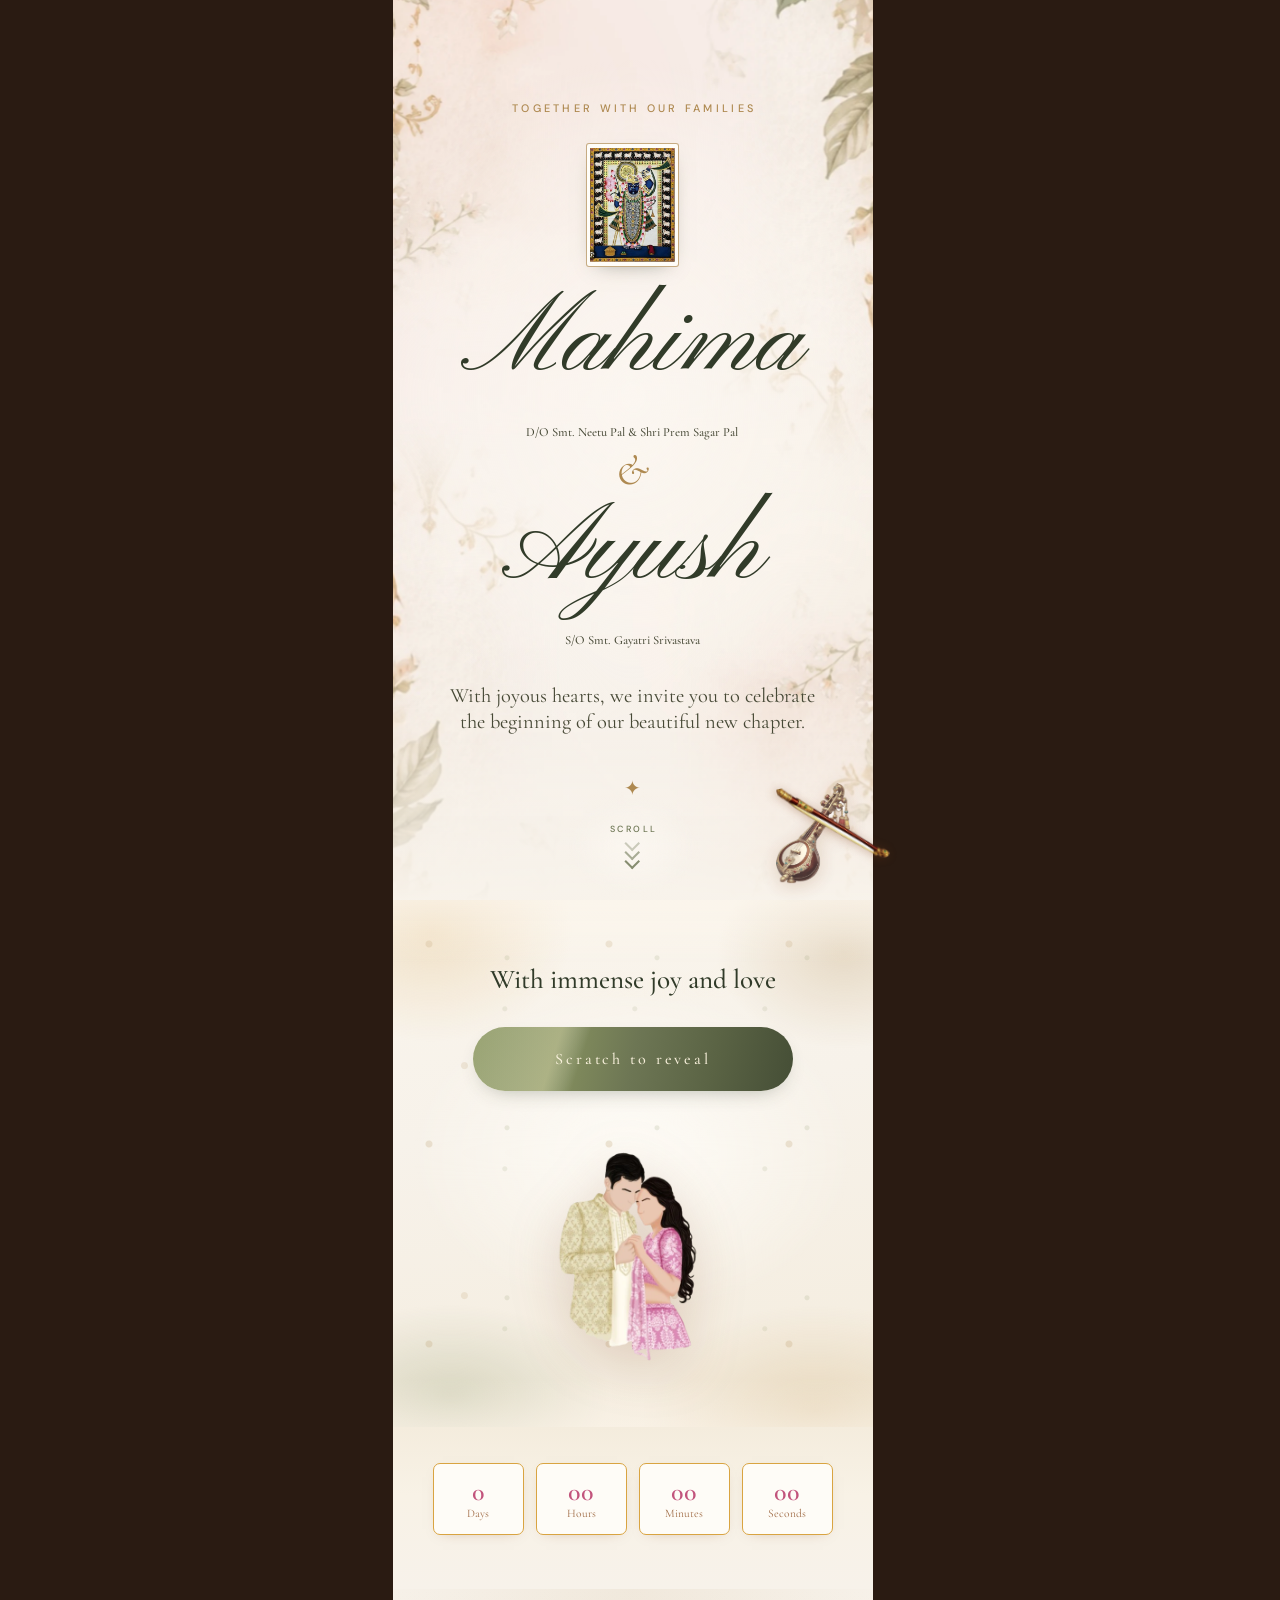
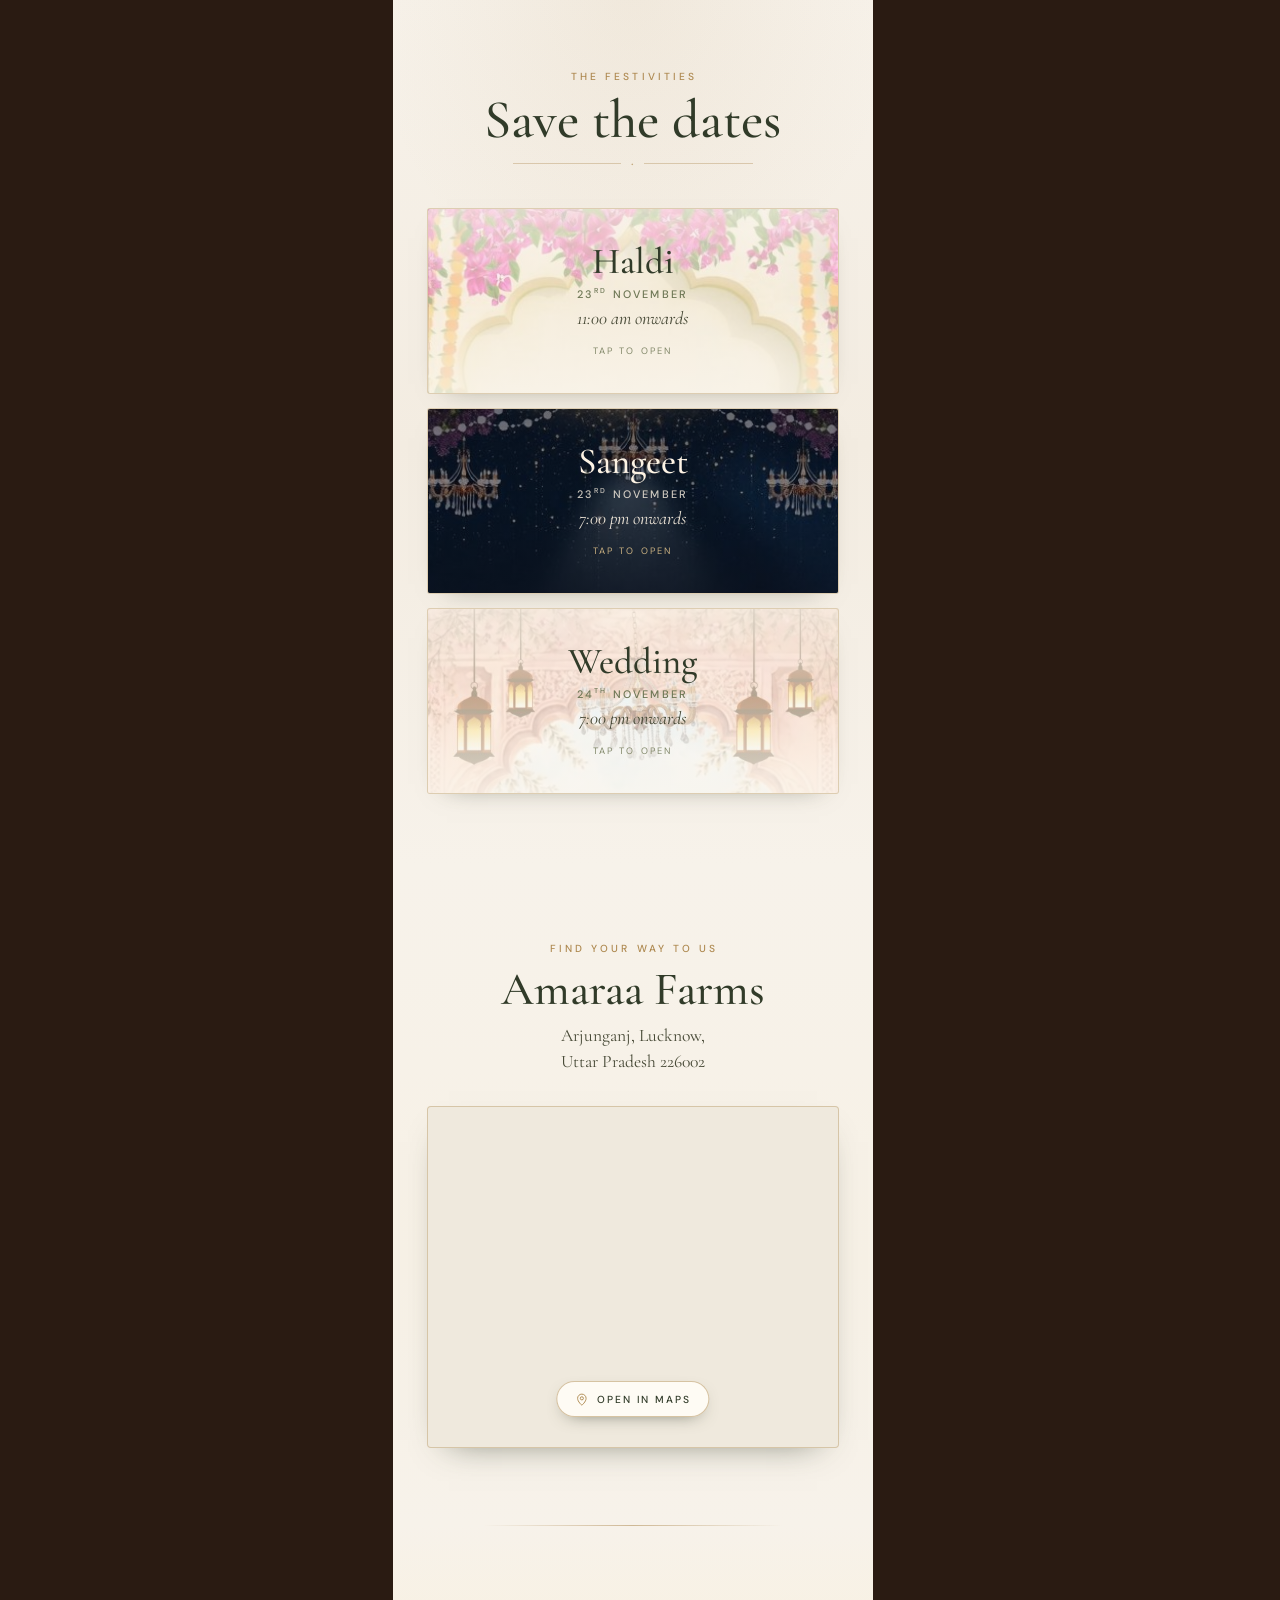
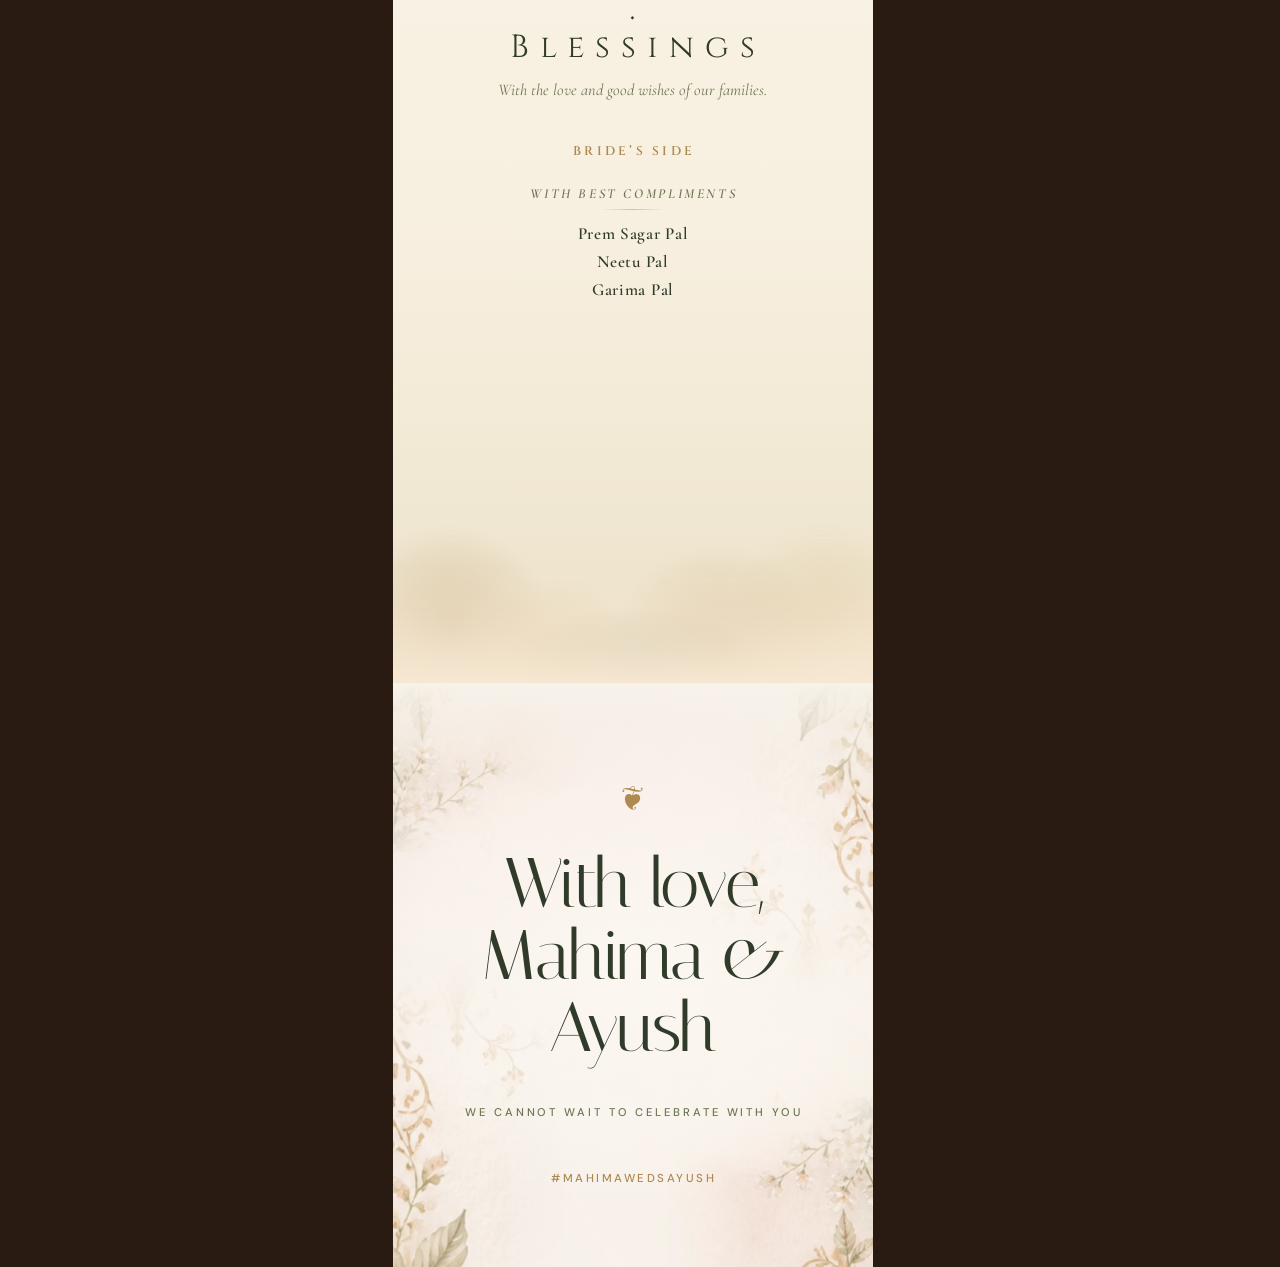
==== bride.html @ 6dede660 "One gate film on both cards assets/video/gate.mp4 replaces the Rumi Darwaza on the bride's card and " ====
<!DOCTYPE html>
<html lang="en" data-invite-side="bride">
<head>
  <meta charset="UTF-8" />
  <meta name="viewport" content="width=device-width, initial-scale=1.0, viewport-fit=cover, maximum-scale=1" />
  <meta name="color-scheme" content="only light" />
  <meta name="theme-color" content="#f6ead9" />
  <title>Mahima &amp; Ayush — Amaraa Farms, Lucknow</title>

  <meta name="description" content="With love, Mahima &amp; Ayush invite you to celebrate their wedding at Amaraa Farms, Lucknow." />

  <!-- Share card for WhatsApp, iMessage and the rest.
       og:url and og:image MUST be absolute — a relative path here is the
       usual reason a shared link comes through with no picture. Change the
       host below if the invitation ever moves off GitHub Pages. -->
  <meta property="og:type" content="website" />
  <meta property="og:site_name" content="Mahima &amp; Ayush" />
  <meta property="og:title" content="Mahima &amp; Ayush — Wedding Invitation" />
  <meta property="og:description" content="With love, Mahima &amp; Ayush invite you to celebrate their wedding at Amaraa Farms, Lucknow." />
  <meta property="og:url" content="https://manmeetsingh28603.github.io/WeddingCardWebsite2/" />
  <meta property="og:image" content="https://manmeetsingh28603.github.io/WeddingCardWebsite2/assets/og/og.jpg" />
  <meta property="og:image:type" content="image/jpeg" />
  <meta property="og:image:width" content="1200" />
  <meta property="og:image:height" content="630" />
  <meta property="og:image:alt" content="Mahima &amp; Ayush — Amaraa Farms, Lucknow" />
  <meta name="twitter:card" content="summary_large_image" />
  <meta name="twitter:title" content="Mahima &amp; Ayush — Wedding Invitation" />
  <meta name="twitter:description" content="Amaraa Farms, Lucknow · 23–24 November 2026" />
  <meta name="twitter:image" content="https://manmeetsingh28603.github.io/WeddingCardWebsite2/assets/og/og.jpg" />

  <link rel="icon" type="image/png" sizes="32x32" href="favicon.png" />
  <link rel="apple-touch-icon" href="apple-touch-icon.png" />

  <!-- Italiana = the couple's names · Cinzel = display caps ·
       Cormorant Garamond = body · DM Sans = eyebrows and small caps ·
       Pinyon Script = script accents -->
  <link rel="preconnect" href="https://fonts.googleapis.com" />
  <link rel="preconnect" href="https://fonts.gstatic.com" crossorigin />
  <link href="https://fonts.googleapis.com/css2?family=Cinzel:wght@400;500;600;700&family=Cormorant+Garamond:ital,wght@0,300;0,400;0,500;0,600;0,700;1,400;1,600&family=DM+Sans:wght@400;500&family=Italiana&family=Pinyon+Script&display=swap" rel="stylesheet" />

  <!-- The gate's first frame. It is the video's own poster, so it is what
       stands in until the film has enough buffered to play. -->
  <link rel="preload" as="image" href="assets/hero/gate_poster.jpg" fetchpriority="high" />
  <!-- The ground of the card the gate opens onto — wanted the moment the
       film ends, so it is fetched while the film is still playing. -->
  <link rel="preload" as="image" href="assets/hero/floral_frame.webp" />
  <link rel="stylesheet" href="style.css" />
</head>
<body>

<!-- ============================================================
     Ornament library. The original invitation used bespoke painted
     artwork for the arch, the cartouche and the rules; those files
     were not supplied, so the shapes are drawn here instead and
     tinted by CSS. Swap a <use> for an <img> if artwork arrives.
     ============================================================ -->
<svg width="0" height="0" aria-hidden="true" focusable="false" style="position:absolute">
  <defs>
<!-- cusped cartouche behind each countdown number -->
    <symbol id="orn-cartouche" viewBox="0 0 150 200">
      <path d="M75 4c6 8 14 12 24 13-6 7-6 14-1 20 14 2 26 8 33 18 8 11 11 24 11 42v56c0 18-3 31-11 42-7 10-19 16-33 18 5 6 5 13 1 20-10 1-18 5-24 13-6-8-14-12-24-13-4-7-4-14 1-20-14-2-26-8-33-18-8-11-11-24-11-42v-56c0-18 3-31 11-42 7-10 19-16 33-18-5-6-5-13-1-20 10-1 18-5 24-13z"
            fill="rgba(255,252,246,.82)" stroke="currentColor" stroke-width="2"/>
      <path d="M75 18c5 6 11 9 19 10-4 5-4 11 0 16 12 2 21 7 27 15 7 9 9 20 9 36v50c0 16-2 27-9 36-6 8-15 13-27 15 4 5 4 11 0 16-8 1-14 4-19 10-5-6-11-9-19-10-4-5-4-11 0-16-12-2-21-7-27-15-7-9-9-20-9-36v-50c0-16 2-27 9-36 6-8 15-13 27-15-4-5-4-11 0-16 8-1 14-4 19-10z"
            fill="none" stroke="currentColor" stroke-width=".9" opacity=".55"/>
    </symbol>

<!-- phone / whatsapp glyphs for RSVP -->
    <symbol id="ic-phone" viewBox="0 0 24 24">
      <path d="M6.6 10.8c1.4 2.8 3.8 5.1 6.6 6.6l2.2-2.2c.27-.27.67-.36 1.02-.24 1.12.37 2.32.57 3.58.57.55 0 1 .45 1 1V20c0 .55-.45 1-1 1C10.29 21 3 13.71 3 4.5c0-.55.45-1 1-1H7.5c.55 0 1 .45 1 1 0 1.26.2 2.46.57 3.57.12.36.03.76-.24 1.02L6.6 10.8z"
            fill="none" stroke="currentColor" stroke-width="1.5" stroke-linecap="round" stroke-linejoin="round"/>
    </symbol>
    <symbol id="ic-wa" viewBox="0 0 24 24">
      <path d="M21 11.5a8.38 8.38 0 0 1-.9 3.8 8.5 8.5 0 0 1-7.6 4.7 8.38 8.38 0 0 1-3.8-.9L3 21l1.9-5.7a8.38 8.38 0 0 1-.9-3.8 8.5 8.5 0 0 1 4.7-7.6 8.38 8.38 0 0 1 3.8-.9h.5a8.48 8.48 0 0 1 8 8v.5z"
            fill="none" stroke="currentColor" stroke-width="1.5" stroke-linecap="round" stroke-linejoin="round"/>
    </symbol>

    <!-- map pin, for the venue link -->
    <symbol id="ic-pin" viewBox="0 0 24 24">
      <path d="M12 21.2s6.8-5.7 6.8-11a6.8 6.8 0 1 0-13.6 0c0 5.3 6.8 11 6.8 11z"
            fill="none" stroke="currentColor" stroke-width="1.5" stroke-linejoin="round"/>
      <circle cx="12" cy="10.1" r="2.5" fill="none" stroke="currentColor" stroke-width="1.5"/>
    </symbol>
  </defs>
</svg>


<div id="device-frame">

  <!-- ============================================================
       Intro — tap-to-begin gate.
       assets/video/gate.mp4 is the gate, and BOTH cards open on it: it
       starts on the closed doors, pushes through the arch, and ends on
       the Amaraa Farms sign revealed beyond them — that last frame is the
       hand-off to the hero. The tap plays it through and starts the score
       under it.
       The film carries NO wording of its own, so the prompt below is the
       only thing telling a guest to tap — it is not decoration, do not
       drop it.
       720x1280 portrait, so data-shape drives the crop that loses the
       generator's sparkle; see .intro-film in the stylesheet.
       ============================================================ -->
  <div class="intro-screen is-active" id="introScreen" role="button" tabindex="0"
       aria-label="Tap to begin celebration">
    <div class="intro-paper" aria-hidden="true"></div>
    <video class="intro-film" id="introVideo"
           data-shape="portrait"
           src="assets/video/gate.mp4"
           poster="assets/hero/gate_poster.jpg"
           muted playsinline webkit-playsinline preload="auto"
           disablepictureinpicture aria-hidden="true"></video>
    <div class="intro-scrim" aria-hidden="true"></div>
    <div class="intro-prompt" id="introPrompt" aria-hidden="true">
      <span class="intro-prompt-rule"></span>
      <span class="intro-prompt-text" id="introPromptText">Tap to begin celebration</span>
      <span class="intro-prompt-rule"></span>
    </div>
  </div>
  <div class="ivory-dissolve" id="ivoryDissolve" aria-hidden="true"></div>


  <!-- ============================================================
       Hero — the invitation card itself.

       The floral ground is assets/hero/floral_frame.webp, re-composed
       from the supplied background.png: that original is landscape 2:1
       with its artwork only on the left 31% and right 19%, so cover-
       fitting it to a phone showed nothing but the empty middle. The
       two bands were cut out and rebuilt as a portrait frame — see the
       README before replacing it.
       ============================================================ -->
  <section class="hero-screen" id="hero" aria-label="Wedding invitation">
    <div class="hero-frame" aria-hidden="true"></div>
    <div class="hero-veil" aria-hidden="true"></div>

    <div class="hero-content">
      <p class="hero-eyebrow" data-hero-eyebrow>Together with our families</p>
      <span class="hero-mark" aria-hidden="true" data-hero-mark>&#2384;</span>

      <h1 class="hero-names">
        <span class="hero-person" data-person="bride"><span class="hero-name" data-bride-name>Mahima</span><span class="hero-lineage" data-bride-lineage></span></span>
        <span class="hero-amp" aria-hidden="true">&amp;</span>
        <span class="hero-person" data-person="groom"><span class="hero-name" data-groom-name>Ayush</span><span class="hero-lineage" data-groom-lineage></span></span>
      </h1>

      <p class="hero-invite" data-hero-invite></p>
      <p class="hero-dates" data-hero-dates></p>
      <span class="hero-sparkle" aria-hidden="true">&#10022;</span>
    </div>

    <div class="scroll-cue" aria-hidden="true">
      <span class="scroll-cue-label">Scroll</span>
      <span class="scroll-arrows"><i></i><i></i><i></i></span>
    </div>
  </section>


  <!-- ============================================================
       Scratch to reveal — a wide gilt bar rather than the oval it
       used to be. Grains fly off under the finger and a shower of
       blossom follows once ~45% is cleared.
       ============================================================ -->
  <section class="scratch-section" id="scratchSection" aria-label="Scratch to reveal the wedding dates">
    <canvas class="petal-canvas" id="petalCanvas" aria-hidden="true"></canvas>
    <canvas class="sand-canvas" id="sandCanvas" aria-hidden="true"></canvas>

    <div class="scratch-card">
      <p class="scratch-heading" data-scratch-heading>With immense joy and love</p>

      <div class="scratch-bar" id="scratchFrameWrap">
        <div class="scratch-reveal" id="scratchReveal" aria-live="polite">
          <p class="scratch-date-num" data-date-num>23 &ndash; 24</p>
          <p class="scratch-date-month" data-date-month>November 2026</p>
        </div>

        <canvas class="scratch-canvas" id="scratchCanvas"
                aria-label="Scratch here to reveal the wedding dates"></canvas>

        <!-- No HTML prompt over the bar: "Scratch to reveal" is painted
             into the foil itself by drawFoil(), so it wears away with the
             gilt instead of floating above it. The canvas carries the
             accessible name. -->
        <div class="scratch-glint" id="scratchGlint" aria-hidden="true"></div>
      </div>

      <img class="scratch-couple" src="assets/scratch/couple.webp" alt=""
           draggable="false" loading="lazy" decoding="async"
           onerror="this.style.display='none'" />

      <p class="scratch-hashtag" id="scratchHashtag" data-hashtag></p>
    </div>
  </section>


  <!-- ============================================================
       Countdown. A compact strip of four boxes rather than the
       full-height panel it used to be — it sits between the scratch
       card and the cards now, so it has to read as part of that flow
       and not as a screen of its own.
       ============================================================ -->
  <section class="countdown-section" id="countdown" aria-label="Countdown to the celebration">
    <div class="countdown-grid">
      <div class="cd-box countdown-reveal" style="--countdown-delay:80ms">
        <span class="cd-num" data-unit="days">0</span><span class="cd-label">Days</span>
      </div>
      <div class="cd-box countdown-reveal" style="--countdown-delay:170ms">
        <span class="cd-num" data-unit="hours">00</span><span class="cd-label">Hours</span>
      </div>
      <div class="cd-box countdown-reveal" style="--countdown-delay:260ms">
        <span class="cd-num" data-unit="minutes">00</span><span class="cd-label">Minutes</span>
      </div>
      <div class="cd-box countdown-reveal" style="--countdown-delay:350ms">
        <span class="cd-num" data-unit="seconds">00</span><span class="cd-label">Seconds</span>
      </div>
    </div>
  </section>


  <!-- ============================================================
       Save the dates — one card per function, built from
       CONFIG.events. Tapping a card expands it in place into a full
       invitation; see initEventCards() for the FLIP.
       ============================================================ -->
  <section class="schedule" id="events" aria-label="Wedding events">
    <p class="sch-kicker">The festivities</p>
    <h2 class="sch-title">Save the dates</h2>
    <div class="sch-rule" aria-hidden="true">
      <span class="sch-rule-line"></span><span class="sch-rule-diamond">&#9670;</span><span class="sch-rule-line"></span>
    </div>
    <div class="events-grid" id="eventsGrid"></div>
  </section>


  <!-- ============================================================
       Where the celebration is. The embed is Google's keyless
       ?output=embed form, so nothing here needs an API key.
       ============================================================ -->
  <section class="venue" id="venue" aria-label="Venue and directions">
    <div class="venue-inner">
      <p class="venue-kicker" data-venue-kicker>Find your way to us</p>
      <h2 class="venue-name" data-venue-name>Amaraa Farms</h2>
      <p class="venue-address" data-venue-address></p>

      <div class="venue-map">
        <iframe class="venue-map-frame" id="venueMapFrame"
                title="Map showing Amaraa Farms, Lucknow"
                loading="lazy" referrerpolicy="no-referrer-when-downgrade"
                allowfullscreen></iframe>
        <a class="venue-open" id="venueOpen" target="_blank" rel="noopener noreferrer">
          <svg aria-hidden="true"><use href="#ic-pin"/></svg>
          <span>Open in Maps</span>
        </a>
      </div>
    </div>
  </section>


  <!-- ============================================================
       Blessings — one page per side, built from CONFIG.blessings.
       ============================================================ -->
  <section class="blessings" id="blessings" aria-label="Blessings"></section>


  <!-- ============================================================
       RSVP — call / WhatsApp from CONFIG.rsvp. With no numbers on
       file the section takes itself off the page.
       ============================================================ -->
  <section class="rsvp" id="rsvp" aria-label="RSVP">
    <div class="rsvp-inner">
      <div class="rsvp-rule" aria-hidden="true">
        <span class="rsvp-rule-line"></span><span class="rsvp-rule-diamond">&#9670;</span><span class="rsvp-rule-line"></span>
      </div>
      <h2 class="rsvp-heading">RSVP</h2>
      <div class="rsvp-sub-rule" aria-hidden="true"></div>
      <p class="rsvp-note">We are only a call away &mdash; for timings, travel, or anything at all.</p>
      <div id="rsvpLists"></div>

      <!-- A plain anchor, with the real URL in the markup: the venue has to
           be findable even if script.js never runs. -->
      <!-- The map button that used to sit here is gone. The Venue section
           above carries the address and the embed now, and two ways to
           open the same place a screen apart is one too many. -->


    </div>
  </section>




  <!-- ============================================================
       Footer. It used to live inside the countdown; the countdown
       moved up under the scratch card and this stayed, because the
       page still has to END here. It carries its own colour tokens
       for that reason — they used to come from .countdown-section.
       ============================================================ -->
  <footer class="wedding-footer" aria-label="Wedding footer">
    <div class="footer-inner">
      <span class="footer-flourish countdown-reveal" aria-hidden="true" style="--countdown-delay:80ms">&#10086;</span>
      <h2 class="footer-names countdown-reveal" style="--countdown-delay:220ms">
        With love,<br /><span data-couple-names>Mahima &amp; Ayush</span>
      </h2>
      <p class="footer-line countdown-reveal" style="--countdown-delay:430ms">We cannot wait to celebrate with you</p>
      <p class="footer-hashtag countdown-reveal" data-hashtag style="--countdown-delay:580ms"></p>
    </div>
  </footer>

</div><!-- /#device-frame -->


<!-- Background score. Drop an mp3 at assets/music/ishq-hai.mp3 to enable it;
     with no file the control hides itself and nothing else changes. -->
<audio id="bgMusic" src="assets/music/ishq-hai.mp3" preload="auto" aria-hidden="true"></audio>
<button id="musicBtn" class="music-btn" type="button" aria-label="Play music" title="Toggle music" hidden>
  <img class="mb-kamaicha" src="assets/music/kamaicha.png" alt="" aria-hidden="true" draggable="false" />
  <img class="mb-bow" src="assets/music/bow.png" alt="" aria-hidden="true" draggable="false" />
</button>

<script src="script.js"></script>
</body>
</html>
---- style.css ----
/* ============================================================
   Wedding invitation — Amaraa Farms, Lucknow
   Intro gate · Hero card · Scratch-to-reveal · Save the dates ·
   Venue · Blessings · RSVP · Countdown · Music

   Palette taken from the crest artwork: pale rose sky, Amer
   sandstone, bougainvillea pink, peacock teal, terracotta ink.

   Where the original invitation used painted artwork that was not
   supplied (section grounds, boughs, the garden floor), the ground
   is painted here in layered gradients instead. Every one of those
   is marked "painted ground" — drop a real image in and delete the
   gradient when artwork arrives.
   ============================================================ */

:root {
  --sky:        #f4ecf4;
  --ivory:      #fdf6ec;
  --ivory-warm: #f8ecd9;
  --sand:       #e3c79a;
  --sand-deep:  #c9a469;
  --gold:       #c08a3e;
  --gold-soft:  #dcb473;
  --gold-deep:  #a06a1f;
  --terra:      #9c4a1c;
  --terra-deep: #7c380f;
  --bougain:    #e07a9e;
  --bougain-dp: #c2547c;
  --peacock:    #1f6f6b;
  --crimson:    #a4213c;
  --ink:        #4a3524;
  --ink-soft:   #86664a;

  --font-display: "Cormorant Garamond", Georgia, "Times New Roman", serif;
  --font-caps:    "Cinzel", "Cormorant Garamond", Georgia, serif;
  --font-script:  "Pinyon Script", "Brush Script MT", cursive;
  /* The couple's names and the opened cards' titles. Italiana is the face
     the reference invitation sets its names in — high contrast, very light
     weight, so it wants size and negative tracking to read as intended. */
  --font-name:    "Italiana", "Cormorant Garamond", Georgia, serif;
  --font-sans:    "DM Sans", system-ui, -apple-system, "Segoe UI", sans-serif;

  /* The invitation-card palette, taken from the reference: deep olive ink
     on warm paper, with gold for every rule and eyebrow. Kept separate
     from the watercolour tokens above, which still dress the intro gate,
     blessings, RSVP and countdown. */
  --card-ground:  #f7f2ea;
  --deep-ink:     #313b29;
  --ink-2:        #474936;
  --olive-ink:    #6d7654;
  --gold-ink:     #ae8950;
}

* { box-sizing: border-box; -webkit-tap-highlight-color: transparent; }

/* Hold the scrollbar's gutter open. The intro locks scrolling and releases it
   as the veil lifts; without this that release shunts the layout sideways at
   exactly the moment the scene arrives.
   On html ONLY. Set on body as well, the gutter is reserved twice: the column
   then centres inside a box ~15px narrower than the one the fixed overlays
   (.intro-screen, .ivory-dissolve) resolve their 50% against, and the veil
   sits half a gutter to the right of the invitation it is meant to cover. */
html { scrollbar-gutter: stable; }

html, body {
  margin: 0;
  padding: 0;
  width: 100%;
  background: var(--ivory);
  color: var(--ink);
  font-family: var(--font-display);
  overscroll-behavior-x: none;
  -webkit-font-smoothing: antialiased;
  -moz-osx-font-smoothing: grayscale;
}

/* The painted panels. Each is a still cut from the supplied footage with the
   bottom strip already removed in the pixels — that strip carried the source
   site's floating control and a screen-recorder watermark. Cropping it here
   in CSS instead would have to be sized for the worst viewport ratio, and at
   that depth it takes the fountain and the flowers with it, so the cut was
   made once in the file.
   Anchored to the bottom: that is where each painting's subject sits. */
.plate {
  position: absolute;
  inset: 0;
  z-index: 0;
  width: 100%;
  height: 100%;
  object-fit: cover;
  object-position: center bottom;
  pointer-events: none;
  user-select: none;
  -webkit-user-drag: none;
  background: var(--sky);
}


/* ============================================================
   INTRO  (tap-to-begin gate)
   ============================================================ */
.intro-screen {
  position: fixed;
  inset: 0;
  z-index: 50;
  display: flex;
  align-items: center;
  justify-content: center;
  background: #efe3d0;
  cursor: pointer;
  opacity: 1;
  /* The film is sized to overflow this box on purpose — that is how a
     landscape frame covers a portrait screen. On a phone the viewport
     clips the spill; on desktop the gate is re-centred onto the 480px
     column (see the min-width: 600px block) which is NARROWER than the
     window, so without this the film runs out across the whole page
     while the scrim and prompt stay in the column. */
  overflow: hidden;
  transition: opacity 1400ms ease, filter 1400ms ease, transform 1800ms ease;
}
/* painted ground — laid paper the card opens on */
.intro-paper {
  position: absolute;
  inset: 0;
  background:
    radial-gradient(ellipse 70% 50% at 50% 38%, rgba(255,253,248,.95), transparent 70%),
    radial-gradient(circle at 18% 16%, rgba(224,122,158,.10), transparent 42%),
    radial-gradient(circle at 84% 78%, rgba(192,138,62,.12), transparent 46%),
    linear-gradient(170deg, #fbf1e2 0%, #f4e5d0 52%, #efdcc2 100%);
}
.intro-paper::after {
  content: "";
  position: absolute;
  inset: 0;
  opacity: .5;
  background: repeating-linear-gradient(92deg, rgba(150,120,80,.035) 0 1px, transparent 1px 6px);
}
/* A gate film IS the gate — shown FULL-BLEED, so it opens across the whole
   screen rather than inside a letterbox. Both sides run one now.

   Both films carry their generator's watermark, and both are cut off with
   clip-path, whose percentages resolve against the ELEMENT's own box — so
   the crop is exact at every viewport, PROVIDED the element is laid out at
   the film's own aspect ratio. Get that ratio wrong and the box stops
   describing the picture: the frame letterboxes itself and the gate shows
   bands down the sides. That is exactly what a portrait 336/896 box did to
   this landscape film.

   Bride — assets/video/opening.mp4, 1280x720 landscape, arch dead centre.
   Its sparkle mark sits at x 1137-1182, y 577-622 of the source: 11.17% in
   from the right edge. 12% clears it, and is taken off BOTH sides even
   though the mark is only on one — the arch is centred, and shaving a
   single edge would swing it off axis.
     visible width  = W * (1 - 2*0.12) = W * 0.76  ->  W >= 100% / 0.76 = 131.58%
     element height = W * 720/1280                 ->  W >= 100svh * 1.7778 */
.intro-film {
  --crop: 12%;
  position: absolute;
  left: 50%;
  top: 50%;
  z-index: 2;
  width: max(133%, calc(100svh * 1.79));
  aspect-ratio: 1280 / 720;
  transform: translate(-50%, -50%);
  clip-path: inset(0 var(--crop));
  object-fit: cover;
  pointer-events: none;
  user-select: none;
  -webkit-user-drag: none;
}

/* The gate film — assets/video/gate.mp4, 720x1280 portrait, on both cards.
   Its generator's sparkle sits in the bottom-right corner, so here the cheap
   cut is off the BOTTOM rather than off both sides: 15% clears the mark on
   the first frame and on the last, checked against both. Only one edge is
   cut, so the element is pushed DOWN by half the cut to re-centre what
   survives it.
     visible height = H * (1 - 0.15) = H * 0.85  ->  H >= 100svh / 0.85 = 117.65svh
     element width  = H * 720/1280               ->  W >= 66.18svh, and >= 100% */
.intro-film[data-shape="portrait"] {
  --crop: 15%;
  width: max(101%, calc(100svh * 0.669));
  aspect-ratio: 720 / 1280;
  transform: translate(-50%, calc(-50% + var(--crop) / 2));
  clip-path: inset(0 0 var(--crop) 0);
}

/* Warm dusk stone behind the prompt — cream text alone was washing out
   against the lit sandstone. Sits over the film, under the wording. */
.intro-scrim {
  position: absolute;
  inset: 0;
  z-index: 3;
  pointer-events: none;
  display: none;
}

/* The film says nothing on its own, so this is the whole instruction. */
.intro-prompt {
  position: absolute;
  left: 50%;
  bottom: max(7vh, calc(env(safe-area-inset-bottom, 0px) + 42px));
  z-index: 4;
  display: flex;
  align-items: center;
  gap: .8rem;
  width: min(86%, 400px);
  transform: translateX(-50%);
  pointer-events: none;
}
.intro-prompt-rule {
  flex: 1;
  height: 1px;
  background: linear-gradient(to right, transparent, rgba(253,246,236,.65), transparent);
}
.intro-prompt-text {
  flex-shrink: 0;
  font-family: var(--font-caps);
  font-size: clamp(.68rem, 2.9vw, .8rem);
  font-weight: 500;
  letter-spacing: .24em;
  text-indent: .24em;
  text-transform: uppercase;
  color: #fdf6ec;
  text-shadow: 0 1px 12px rgba(38,20,8,.85), 0 0 3px rgba(38,20,8,.6);
  animation: introPromptBreathe 2600ms ease-in-out 1500ms infinite;
}
@keyframes introPromptIn {
  from { opacity: 0; transform: translateX(-50%) translateY(14px); }
  to   { opacity: 1; transform: translateX(-50%) translateY(0); }
}
@keyframes introPromptBreathe {
  0%, 100% { opacity: 1; }
  50%      { opacity: .58; }
}
/* Once the film is running the wording changes to the skip hint and steps
   back, so it stops competing with the gate for attention. */
.intro-prompt.is-playing { animation: none; opacity: 1; }
.intro-prompt.is-playing .intro-prompt-text {
  animation: none;
  opacity: .62;
  font-size: clamp(.6rem, 2.5vw, .7rem);
  transition: opacity .5s ease;
}
.intro-prompt.is-gone { opacity: 0; transition: opacity .45s ease; }
video.intro-film::-webkit-media-controls,
video.intro-film::-webkit-media-controls-enclosure { display: none !important; }
.intro-screen.is-fading {
  opacity: 0;
  filter: blur(16px);
  transform: scale(1.035);
  pointer-events: none;
}



/* Ivory cross-dissolve between the card and the scene. */
.ivory-dissolve {
  position: fixed;
  inset: 0;
  z-index: 49;
  pointer-events: none;
  opacity: 0;
  background: radial-gradient(circle at 50% 44%, #fffdf8 0%, #fdf6ec 36%, #f6e7d2 66%, #efdcc2 100%);
}
.ivory-dissolve::after {
  content: "";
  position: absolute;
  inset: 0;
  background: radial-gradient(circle at 50% 42%, rgba(192,138,62,.20), transparent 58%);
  mix-blend-mode: screen;
}
.ivory-dissolve.is-active { animation: ivoryDissolve 2400ms cubic-bezier(.4,0,.2,1) forwards; }
@keyframes ivoryDissolve {
  0%   { opacity: 0; transform: scale(1.05); filter: blur(8px); }
  30%  { opacity: 1; transform: scale(1);    filter: blur(0); }
  60%  { opacity: 1; transform: scale(1);    filter: blur(0); }
  100% { opacity: 0; transform: scale(1.07); filter: blur(5px); }
}
/* Held veil, used while the crest is in flight. A STATIC opacity, not a
   keyframe: the hand-off is the heaviest moment on the page, and a keyframe
   started here can miss its own fade-in and leave the veil transparent while
   the card fades off it. A static value cannot be skipped. */
.ivory-dissolve.is-active.is-hold { animation: none; opacity: 1; }
.ivory-dissolve.is-active.is-hold.is-lifting {
  opacity: 0;
  transform: scale(1.05);
  filter: blur(4px);
  transition: opacity 1100ms ease, transform 1300ms ease, filter 1100ms ease;
}


/* ============================================================
   HERO — the invitation card

   Palette and type follow the reference invitation: deep olive ink,
   gold rules, names in Italiana. The ground is the re-composed floral
   frame (see README) and is shown light and untreated — the reference
   only looks dark in a phone screenshot; its own hero is #f5eee3 with
   #313b29 ink.
   ============================================================ */
.hero-screen {
  position: relative;
  z-index: 1;
  min-height: 100svh;
  display: grid;
  place-items: center;
  padding: clamp(40px, 7vh, 76px) clamp(22px, 7vw, 40px);
  overflow: hidden;
  isolation: isolate;
  background: var(--card-ground);
  text-align: center;
}
/* Sits a little outside the box so the parallax drift never exposes an
   edge as the hero scrolls away. */
.hero-frame {
  position: absolute;
  inset: -4% -2%;
  z-index: -2;
  background: url("assets/hero/floral_frame.webp") center / cover no-repeat;
  transform: translateY(calc(var(--hero-drift, 0px) * -0.08));
  will-change: transform;
}
/* Lifts the middle just enough to hold text without washing the florals
   out at the edges, and closes the seam into the section below. */
.hero-veil {
  position: absolute;
  inset: 0;
  z-index: -1;
  background:
    radial-gradient(ellipse 74% 48% at 50% 44%,
      rgba(252,248,242,.82) 0%, rgba(252,248,242,.42) 55%, rgba(252,248,242,0) 78%),
    linear-gradient(to bottom, transparent 72%, var(--card-ground) 100%);
}

.hero-content {
  position: relative;
  z-index: 2;
  max-width: 560px;
  animation: heroRise 1500ms cubic-bezier(.16,1,.3,1) both;
}
@keyframes heroRise {
  from { opacity: 0; transform: translateY(16px); }
  to   { opacity: 1; transform: none; }
}

.hero-eyebrow {
  margin: 0 0 clamp(18px, 3.4vh, 28px);
  color: var(--gold-ink);
  font-family: var(--font-sans);
  font-size: clamp(.58rem, 2.5vw, .68rem);
  font-weight: 500;
  letter-spacing: .3em;
  text-indent: .3em;
  text-transform: uppercase;
}

/* The bride's mark is a painting rather than a glyph, so the ring opens
   out into a framed portrait panel — see .hero-mark--art below. */
.hero-mark {
  display: grid;
  place-items: center;
  width: 54px; height: 54px;
  margin: 0 auto clamp(16px, 3vh, 22px);
  border: 1px solid rgba(174,137,80,.55);
  border-radius: 50%;
  color: var(--gold-ink);
  font-family: var(--font-name);
  font-size: 30px;
  line-height: 1;
}
.hero-mark--art {
  width: auto;
  height: clamp(96px, 17vw, 124px);
  aspect-ratio: 921 / 1232;
  padding: 3px;
  border-radius: 3px;
  border-color: rgba(174,137,80,.7);
  background: #fffdf8;
  box-shadow: 0 7px 20px -12px rgba(49,59,41,.55);
  overflow: hidden;
}
.hero-mark--art img {
  display: block;
  width: 100%;
  height: 100%;
  object-fit: contain;
  border-radius: 2px;
}

/* Pinyon Script rather than Italiana: cursive, but a formal copperplate
   that still reads at a glance — and it is already loaded for the script
   accents, so it costs no extra font request.
   line-height was .82, which is where a descender collided with the lineage
   under it: a joined script hangs long descenders well below the
   baseline, and a line box shorter than the glyphs has nowhere to put
   them. 1.02 plus the padding below clears the tail of the g.
   Negative tracking is gone too — it pulls the joins apart on a script
   and the letters stop connecting. */
.hero-names {
  margin: 0;
  color: var(--deep-ink);
  font-family: var(--font-script);
  font-weight: 400;
  font-size: clamp(3.6rem, 14.5vw, 6.8rem);
  line-height: 1.02;
  letter-spacing: 0;
}
.hero-name {
  display: block;
  padding-bottom: .1em;   /* the descender's own room, above the lineage */
}
.hero-person { display: block; }
.hero-lineage {
  display: block;
  max-width: 24em;
  /* em here is the LINEAGE size, which is tiny — .6em of it was barely a
     gap under a 6.8rem name. Set in rem so it stays a real gap. */
  margin: .85rem auto 0;
  color: var(--ink-2);
  font-family: var(--font-display);
  font-size: clamp(.62rem, 2.45vw, .78rem);
  font-weight: 500;
  letter-spacing: 0;
  line-height: 1.32;
}
.hero-amp {
  display: block;
  margin: .16em 0 .1em;
  color: var(--gold-ink);
  font-family: var(--font-display);
  font-size: .4em;
  font-style: italic;
  letter-spacing: 0;
}

.hero-invite {
  margin: clamp(22px, 4vh, 34px) auto 0;
  max-width: 19em;
  color: var(--ink-2);
  font-family: var(--font-display);
  font-size: clamp(1.02rem, 4.2vw, 1.28rem);
  line-height: 1.28;
}

/* Gold rules either side, the way the reference sets its date line. */
.hero-dates {
  display: inline-flex;
  align-items: center;
  gap: 13px;
  margin: clamp(24px, 4.2vh, 36px) 0 0;
  color: var(--deep-ink);
  font-family: var(--font-sans);
  font-size: clamp(.6rem, 2.6vw, .7rem);
  font-weight: 500;
  letter-spacing: .17em;
  text-transform: uppercase;
}
.hero-dates::before,
.hero-dates::after {
  content: "";
  width: clamp(20px, 7vw, 34px);
  height: 1px;
  background: var(--gold-ink);
}

.hero-sparkle {
  display: block;
  margin-top: clamp(26px, 5vh, 44px);
  color: var(--gold-ink);
  font-size: 20px;
  line-height: 1;
}

.scroll-cue {
  position: absolute;
  left: 50%;
  bottom: max(3.4dvh, 20px);
  z-index: 3;
  display: grid;
  justify-items: center;
  gap: 8px;
  opacity: 0;
  transform: translateX(-50%) translateY(8px);
  transition: opacity 900ms ease 1900ms, transform 900ms ease 1900ms;
  pointer-events: none;
}
.scroll-cue::before {
  content: "";
  position: absolute;
  z-index: -1;
  inset: -16px -30px;
  background: radial-gradient(ellipse at center,
    rgba(252,248,242,.8) 0%, rgba(252,248,242,.4) 48%, rgba(252,248,242,0) 78%);
  filter: blur(9px);
}
.hero-screen.is-animated .scroll-cue { opacity: 1; transform: translateX(-50%); }
.scroll-cue-label {
  color: var(--olive-ink);
  font-family: var(--font-sans);
  font-size: .56rem;
  font-weight: 500;
  letter-spacing: .28em;
  text-indent: .28em;
  text-transform: uppercase;
}
.scroll-arrows { display: grid; justify-items: center; height: 26px; }
.scroll-arrows i {
  display: block;
  width: 11px; height: 11px;
  margin-top: -5px;
  border-right: 2px solid var(--olive-ink);
  border-bottom: 2px solid var(--olive-ink);
  transform: rotate(45deg);
  opacity: .34;
  animation: scrollNudge 1900ms ease-in-out infinite;
}
.scroll-arrows i:nth-child(2) { animation-delay: .16s; opacity: .58; }
.scroll-arrows i:nth-child(3) { animation-delay: .32s; opacity: .82; }
@keyframes scrollNudge {
  0%, 100% { transform: rotate(45deg) translate(0, 0); }
  50%      { transform: rotate(45deg) translate(3px, 3px); }
}
/* ============================================================
   SCRATCH TO REVEAL
   The oval is cut by a canvas clip path rather than a CSS mask —
   mask-image switches between alpha and luminance behaviour across
   browsers, and the foil has to disappear exactly on the oval.
   ============================================================ */
.scratch-section {
  position: relative;
  width: 100%;
  /* Content-height, NOT 100svh. The countdown sits directly under this
     section and the two are meant to read as one panel — heading, bar,
     couple, then the four boxes. Held to a screen, the scratch card
     filled the viewport on its own and pushed the countdown onto the
     next one. */
  display: flex;
  flex-direction: column;
  align-items: center;
  padding: clamp(40px, 9vh, 64px) 24px clamp(10px, 2vh, 20px);
  overflow: hidden;
  /* Painted ground. It used to be a pink blossom garden, left over from the
     watercolour palette the whole page once used; the card is warm paper,
     deep olive and gold now, so the blooms are gold and olive too. Ends on
     #f4ecdd, which is where .countdown-section picks up. */
  background:
    radial-gradient(ellipse 42% 30% at 8% 6%,   rgba(220,180,115,.30), transparent 70%),
    radial-gradient(ellipse 38% 26% at 94% 10%, rgba(174,137,80,.24), transparent 70%),
    radial-gradient(ellipse 46% 24% at 12% 94%, rgba(139,150,104,.26), transparent 72%),
    radial-gradient(ellipse 50% 28% at 88% 97%, rgba(200,164,105,.28), transparent 72%),
    radial-gradient(ellipse 60% 40% at 50% 48%, rgba(255,253,248,.88), transparent 76%),
    linear-gradient(170deg, #faf5ec 0%, #f7f2ea 40%, #f4ecdd 100%);
}
.scratch-section::before {
  content: "";
  position: absolute;
  inset: 0;
  z-index: 0;
  pointer-events: none;
  opacity: .5;
  /* scattered petals in the ground itself */
  background-image:
    radial-gradient(circle at 20% 22%, rgba(174,137,80,.38) 0 3px, transparent 4px),
    radial-gradient(circle at 76% 34%, rgba(139,150,104,.32) 0 2px, transparent 3px),
    radial-gradient(circle at 34% 72%, rgba(174,137,80,.30) 0 3px, transparent 4px),
    radial-gradient(circle at 86% 68%, rgba(139,150,104,.28) 0 2px, transparent 3px);
  background-size: 180px 200px, 150px 170px, 210px 230px, 130px 160px;
}
.scratch-section::after {
  content: "";
  position: absolute;
  inset: 0;
  z-index: 0;
  pointer-events: none;
  background:
    linear-gradient(180deg, rgba(253,246,236,.5) 0%, transparent 12%),
    linear-gradient(0deg,   rgba(253,246,236,.45) 0%, transparent 9%);
}

.scratch-heading {
  position: relative;
  z-index: 1;
  margin: 0 0 clamp(18px, 4vh, 30px);
  max-width: 16em;
  color: var(--deep-ink);
  font-family: var(--font-display);
  font-size: clamp(1.26rem, 5.4vw, 1.7rem);
  font-weight: 500;
  line-height: 1.2;
  text-align: center;
  text-shadow: 0 1px 12px rgba(253,246,236,.9);
}

.scratch-card {
  position: relative;
  z-index: 1;
  display: flex;
  flex-direction: column;
  align-items: center;
  width: 100%;
}

/* The bar. Its own height sets the box the canvas, the dates and the
   prompt all stack inside — so the aspect lives here and nowhere else. */
.scratch-bar {
  position: relative;
  width: min(84vw, 320px);
  height: clamp(52px, 8.4vh, 64px);
  border-radius: 999px;
  box-shadow: 0 8px 22px -12px rgba(49,59,41,.45);
}
.scratch-bar.attention { animation: scrNudge 2.6s ease-in-out infinite; }
@keyframes scrNudge {
  0%, 88%, 100% { transform: translateX(0); }
  92%           { transform: translateX(-3px); }
  96%           { transform: translateX(3px); }
}

/* The couple, standing under the bar. */
.scratch-couple {
  position: relative;
  z-index: 1;
  width: min(58vw, 210px);
  height: auto;
  margin-top: clamp(26px, 5vh, 46px);
  pointer-events: none;
  user-select: none;
  -webkit-user-drag: none;
  filter: drop-shadow(0 14px 26px rgba(124,56,15,.18));
  opacity: 0;
  transform: translateY(14px);
  animation: scrCoupleIn 1.1s cubic-bezier(.16,1,.3,1) .25s both;
}
@keyframes scrCoupleIn {
  to { opacity: 1; transform: translateY(0); }
}

/* ── the dates, waiting underneath ── */
/* Fills the bar exactly: the dates sit behind the gilt and are uncovered
   in place, so their box and the canvas's box have to be the same box. */
.scratch-reveal {
  position: absolute;
  inset: 0;
  z-index: 1;
  /* GRID, not flex, and the reason is `align-content`.
     The two lines want a shared baseline — the month is a third the size
     of the day and hanging it off the day's baseline is the only way it
     reads as one line. But `align-items: baseline` in a FLEX box aligns
     the items to each other and then leaves the whole line at the top of
     the container: the date sat flush against the top of the bar with
     40px of nothing under it. Flex's `align-content` cannot fix that —
     it only does anything once the items wrap onto several lines.
     Grid's does: it centres the single row, while `align-items: baseline`
     still holds the two together. */
  display: grid;
  grid-auto-flow: column;
  justify-content: center;
  align-content: center;
  align-items: baseline;
  gap: .55em;
  padding: 0 14px;
  /* Both lines are centred here rather than left to the flex box: once a
     long month stops shrinking to fit, `text-align: start` is what
     actually places the line. */
  text-align: center;
  pointer-events: none;
  border-radius: 999px;
  background: linear-gradient(100deg,
    rgba(253,246,236,.96) 0%, rgba(253,246,236,.86) 50%, rgba(253,246,236,.96) 100%);
}
.scratch-reveal::before {
  content: "";
  position: absolute;
  inset: -8px -10px;
  border-radius: 999px;
  pointer-events: none;
  opacity: 0;
  background: radial-gradient(ellipse at 50% 50%,
    rgba(192,138,62,.34) 0%, rgba(192,138,62,.16) 46%, rgba(192,138,62,0) 74%);
}
.scratch-reveal.show::before { animation: scrDateGlow 3.2s ease-in-out .25s infinite; }
@keyframes scrDateGlow {
  0%, 100% { opacity: .38; transform: scale(.9); }
  50%      { opacity: .92; transform: scale(1.08); }
}
/* Set side by side now rather than stacked — the bar is short, and a
   two-line reveal would not fit inside it. */
.scratch-date-num {
  position: relative;
  margin: 0;
  font-family: var(--font-display);
  font-size: clamp(1.5rem, 6.4vw, 1.95rem);
  font-weight: 600;
  line-height: 1;
  white-space: nowrap;
  color: var(--deep-ink);
  opacity: 0;
}
.scratch-date-month {
  position: relative;
  /* Tracked caps carry a trailing gap after the last letter, and that gap is
     inside the line box — so centring the box leaves the ink sitting half a
     gap to the left. Pulling the same amount back off the right edge makes
     the box end where the letters do.
     (This used to be `padding-left`, which was right when the month was its
     own centred line and wrong once it became half of a row.) */
  margin: 0 -.15em 0 0;
  font-family: var(--font-sans);
  font-size: clamp(.56rem, 2.5vw, .66rem);
  font-weight: 500;
  letter-spacing: .15em;
  text-transform: uppercase;
  white-space: nowrap;
  color: var(--gold-ink);
  opacity: 0;
}
.scratch-reveal.show .scratch-date-num   { animation: scrRevealNum   1s   .05s cubic-bezier(.16,1,.3,1) both; }
.scratch-reveal.show .scratch-date-month { animation: scrRevealMonth .8s  .34s cubic-bezier(.16,1,.3,1) both; }
@keyframes scrRevealNum {
  0%   { opacity: 0; transform: scale(.6) translateY(14px);  filter: blur(12px); }
  55%  { opacity: 1; transform: scale(1.08) translateY(-2px); filter: blur(0); }
  100% { opacity: 1; transform: scale(1) translateY(0);       filter: blur(0); }
}
@keyframes scrRevealMonth {
  from { opacity: 0; transform: translateY(10px); letter-spacing: .05em; }
  /* must land on the resting tracking, or the line jumps as the animation
     hands back to the stylesheet */
  to   { opacity: 1; transform: translateY(0);    letter-spacing: .15em; }
}

/* Canvas and glint fill the bar exactly — the gilt has to end on the
   rounded edge, and the dates underneath share the same box. */
.scratch-canvas {
  position: absolute;
  inset: 0;
  z-index: 2;
  width: 100%; height: 100%;
  border-radius: 999px;
  /* the scratch must never turn into a page scroll under the finger */
  touch-action: none;
  cursor: grab;
  transition: opacity 700ms ease;
}
.scratch-canvas:active { cursor: grabbing; }
.scratch-canvas.gone { opacity: 0; pointer-events: none; }

.scratch-glint {
  position: absolute;
  inset: 0;
  z-index: 3;
  border-radius: 999px;
  overflow: hidden;
  pointer-events: none;
  transition: opacity 400ms ease;
}
.scratch-glint::before {
  content: "";
  position: absolute;
  top: -40%; left: -60%;
  width: 60%; height: 180%;
  background: linear-gradient(105deg,
    transparent 0%, rgba(255,252,245,0) 30%, rgba(255,252,245,.55) 50%,
    rgba(255,252,245,0) 70%, transparent 100%);
  transform: rotate(8deg);
  animation: scrGlintSweep 2.8s ease-in-out infinite;
}
.scratch-glint.hidden { opacity: 0; }
@keyframes scrGlintSweep { 0% { left: -60%; } 55%, 100% { left: 130%; } }

/* the bar's own nudge lives with .scratch-bar above */
@keyframes scrAttention {
  0%, 100% { transform: scale(1); }
  50%      { transform: scale(1.035); }
}

.scratch-hashtag {
  margin: 0;
  font-size: clamp(1.15rem, 5vw, 1.55rem);
  font-style: italic;
  font-weight: 600;
  letter-spacing: .04em;
  text-align: center;
  color: var(--bougain-dp);
  text-shadow: 0 1px 12px rgba(253,246,236,.85);
  opacity: 0;
  transform: translateY(14px);
  transition: opacity 1.1s ease, transform 1.1s ease;
}
.scratch-hashtag.visible { opacity: 1; transform: translateY(0); }

/* grains while scratching, petals after — two canvases so the petals can
   fade out while grains are still flying */
.sand-canvas, .petal-canvas {
  position: absolute;
  inset: 0;
  width: 100%;
  height: 100%;
  pointer-events: none;
}
.sand-canvas  { z-index: 21; }
.petal-canvas { z-index: 20; opacity: 0; transition: opacity 600ms ease; }
.petal-canvas.active { opacity: 1; }


/* ============================================================
   SAVE THE DATES — the expanding cards

   Each card carries its painting as a background and grows from its
   place in the grid into a centred invitation. The growth is a FLIP
   (see initEventCards): the layout change is instant and only the
   inverse transform is animated, so nothing reflows mid-flight.
   ============================================================ */
.schedule {
  position: relative;
  z-index: 1;
  padding: clamp(62px, 9vh, 96px) clamp(20px, 6vw, 34px) clamp(54px, 8vh, 84px);
  text-align: center;
  background:
    radial-gradient(ellipse 90% 60% at 50% 0%, rgba(174,137,80,.09), transparent 62%),
    linear-gradient(180deg, var(--card-ground) 0%, #f3ece1 52%, var(--card-ground) 100%);
}
.sch-kicker {
  margin: 0 0 12px;
  color: var(--gold-ink);
  font-family: var(--font-sans);
  font-size: clamp(.56rem, 2.4vw, .64rem);
  font-weight: 500;
  letter-spacing: .3em;
  text-indent: .3em;
  text-transform: uppercase;
}
.sch-title {
  margin: 0 0 14px;
  color: var(--deep-ink);
  font-family: var(--font-display);
  font-size: clamp(2.4rem, 9vw, 3.4rem);
  font-weight: 500;
  line-height: .92;
}
.sch-rule {
  display: flex;
  align-items: center;
  justify-content: center;
  gap: .6rem;
  width: min(74%, 240px);
  margin: 0 auto clamp(26px, 4.5vh, 40px);
  color: rgba(174,137,80,.75);
}
/* The hairline-diamond-hairline rule, shared by every section that uses
   one. `.rsvp-rule-*` is in here because the RSVP heading uses those
   class names: they were styled alongside the wardrobe, and deleting that
   block took the shared definition with it. Without these the two spans
   collapsed to
   nothing and the diamond — the only thing left with any width — sat at
   the flex-start edge of its 210px box, hard against the left. */
.sch-rule-line,
.rsvp-rule-line { flex: 1; height: 1px; background: currentColor; opacity: .5; }
.sch-rule-diamond,
.rsvp-rule-diamond { flex: none; font-size: .52rem; line-height: 1; }

/* Both rules centre their own box, so the diamond lands on the middle. */
.rsvp-rule {
  display: flex;
  align-items: center;
  justify-content: center;
  gap: .6rem;
  width: min(100%, 240px);
  margin: 0 auto .9rem;
  color: rgba(192,138,62,.75);
}

.events-grid {
  display: grid;
  gap: 14px;
  max-width: 420px;
  margin: 0 auto;
}

/* ── the card, closed ───────────────────────────────────────── */
.event {
  position: relative;
  overflow: hidden;
  min-height: 186px;
  display: grid;
  place-items: center;
  padding: 26px 20px;
  border: 1px solid rgba(174,137,80,.34);
  border-radius: 3px;
  background: #f6efe3;
  box-shadow: 0 10px 26px -20px rgba(49,59,41,.6);
  cursor: pointer;
  opacity: 0;
  transform: translateY(24px);
  transition: opacity .8s ease var(--card-delay, 0ms),
              transform .9s cubic-bezier(.16,1,.3,1) var(--card-delay, 0ms),
              box-shadow .3s ease, border-color .3s ease;
}
.event.is-shown { opacity: 1; transform: translateY(0); }
@media (hover: hover) {
  .event:hover {
    border-color: rgba(174,137,80,.7);
    box-shadow: 0 16px 34px -20px rgba(49,59,41,.7);
  }
}
.event:focus-visible { outline: 2px solid var(--gold-ink); outline-offset: 3px; }

.event-art {
  position: absolute;
  inset: 0;
  z-index: 0;
  background-position: center top;
  background-size: cover;
  opacity: .5;
  transition: opacity .45s ease;
}

/* Some cards open onto a film rather than a painting. It runs ONLY while
   the card is open: closed, the still art carries the grid and the video
   is never fetched (preload="none" on the element), so a page of six cards
   still costs one download, not six. The still doubles as the poster, so
   the swap has nothing to flash through. */
.event-film {
  position: absolute;
  inset: 0;
  z-index: 0;
  width: 100%;
  height: 100%;
  object-fit: cover;
  opacity: 0;
  pointer-events: none;
  transition: opacity .5s ease;
}
.event.is-open .event-film { opacity: 1; }

/* ── the SHUT card, for the cards that have a film ──────────
   Its face is a frame cut from that film. At the standing .5 opacity under
   the standing scrim it came back as a tint — grey for the night scenes —
   which defeats the point of giving every card its own. So the picture is
   allowed up, and the night ones get the same treatment the opened card
   gives them: a dark veil with the type flipped to cream, because deep ink
   on a night sky reads as nothing.
   These stay below .event.is-open.has-film (three classes to two), so the
   opened card's own rules still win. */
.event.has-film .event-art { opacity: .92; }
.event.has-film::before {
  background: linear-gradient(180deg,
    rgba(250,246,238,.82) 0%, rgba(250,246,238,.56) 48%, rgba(250,246,238,.82) 100%);
}
.event.has-film--night .event-art { opacity: 1; }
.event.has-film--night::before {
  background: linear-gradient(180deg,
    rgba(12,16,28,.60) 0%, rgba(12,16,28,.42) 48%, rgba(12,16,28,.70) 100%);
}
.event.has-film--night .event-name { color: #fdf3e4; }
.event.has-film--night .event-day  { color: rgba(253,243,228,.80); }
.event.has-film--night .event-time { color: rgba(253,243,228,.92); }
.event.has-film--night .event-note  { color: #e7c98f; }
.event.has-film--night .event-alias { color: #e7c98f; text-shadow: none; }
.event.has-film--night .event-open { color: rgba(231,201,143,.85); }
/* One source carries its generator's mark in the bottom-right corner.
   object-fit: cover maps the source's FULL height onto the element's
   whenever the card is narrower than the frame — which is the usual case —
   so the source's bottom edge is the element's bottom edge. Growing the
   element past the card and letting the card's overflow:hidden clip it
   therefore takes the mark with it, at any viewport. 106% hides the bottom
   5.7% of the source; the mark starts 2.4% up from it, so there is better
   than twice the margin needed. A wider card crops vertically instead and
   has already lost that edge. */
.event-film[data-crop="bottom"] { height: 106%; }
.event.is-open.has-film .event-art { opacity: 0; }
/* A scrim, so the type holds against whatever part of the painting the
   crop happens to land on. */
.event::before {
  content: "";
  position: absolute;
  inset: 0;
  z-index: 1;
  background: linear-gradient(180deg, rgba(250,246,238,.82), rgba(250,246,238,.62) 48%, rgba(250,246,238,.88));
  transition: background .45s ease;
}

.event-summary { position: relative; z-index: 2; }
/* The function's real name, under the couple's name for it. Pulled up
   tight against the title so the two read as one unit. */
.event-alias {
  margin: -3px 0 9px;
  color: #8a6a35;
  text-shadow: 0 1px 7px rgba(252,248,240,.95), 0 0 2px rgba(252,248,240,.8);
  font-family: var(--font-sans);
  font-size: clamp(.52rem, 2.2vw, .58rem);
  font-weight: 500;
  letter-spacing: .22em;
  text-indent: .22em;
  text-transform: uppercase;
}
.pop-alias {
  margin: -4px 0 13px;
  color: var(--gold-ink);
  font-family: var(--font-sans);
  font-size: clamp(.54rem, 2.3vw, .6rem);
  font-weight: 500;
  letter-spacing: .24em;
  text-indent: .24em;
  text-transform: uppercase;
}

/* A function that runs to a timetable prints it: the part on the left in
   the eyebrow face, its hour on the right in the reading face. */
.pop-run {
  display: grid;
  gap: 7px;
  width: min(100%, 17em);
  margin: 0 auto 22px;
  padding: 15px 0 0;
  border-top: 1px solid rgba(174,137,80,.34);
  list-style: none;
}
.pop-run li {
  display: flex;
  align-items: baseline;
  justify-content: space-between;
  gap: 12px;
}
.pop-run-what {
  color: var(--olive-ink);
  font-family: var(--font-sans);
  font-size: clamp(.52rem, 2.2vw, .58rem);
  font-weight: 500;
  letter-spacing: .16em;
  text-transform: uppercase;
}
.pop-run-when {
  color: var(--deep-ink);
  font-family: var(--font-display);
  font-size: clamp(.95rem, 3.9vw, 1.06rem);
  font-weight: 500;
  white-space: nowrap;
}

.event-name {
  margin: 0 0 8px;
  color: var(--deep-ink);
  font-family: var(--font-display);
  font-size: clamp(1.8rem, 7.6vw, 2.3rem);
  font-weight: 500;
  line-height: .9;
}
.event-day {
  margin: 0;
  color: var(--olive-ink);
  font-family: var(--font-sans);
  font-size: clamp(.6rem, 2.6vw, .68rem);
  font-weight: 500;
  letter-spacing: .2em;
  text-transform: uppercase;
}
.event-day sup { font-size: .66em; }
.event-time {
  margin: .4rem 0 0;
  color: var(--ink-2);
  font-family: var(--font-display);
  font-size: clamp(1rem, 4.2vw, 1.14rem);
  font-style: italic;
}
.event-note {
  margin: .3rem 0 0;
  color: var(--gold-ink);
  font-family: var(--font-sans);
  font-size: clamp(.54rem, 2.3vw, .6rem);
  letter-spacing: .18em;
  text-transform: uppercase;
}
.event-open {
  margin: 1rem 0 0;
  color: rgba(109,118,84,.85);
  font-family: var(--font-sans);
  font-size: clamp(.52rem, 2.2vw, .58rem);
  letter-spacing: .22em;
  text-transform: uppercase;
}

/* ── the card, opened ───────────────────────────────────────── */
.event.is-open {
  position: fixed;
  left: 50%; top: 50%;
  z-index: 60;
  width: min(90vw, 430px);
  height: auto;
  max-height: min(88svh, 760px);
  overflow-y: auto;
  padding: 42px 28px 38px;
  transform: translate(-50%, -50%);
  cursor: default;
  box-shadow: 0 30px 90px rgba(30,36,24,.42);
  -webkit-overflow-scrolling: touch;
}
.event.is-open .event-art { opacity: .8; }
/* Heavier than the closed card's scrim: the opened card carries five lines
   of type over whatever part of the painting the crop lands on, and the
   gold kicker was disappearing into the lit areas. */
.event.is-open::before {
  background: linear-gradient(180deg,
    rgba(250,246,238,.86) 0%, rgba(250,246,238,.7) 46%, rgba(250,246,238,.9) 100%);
}
/* ── an opened card that has a film IS the film ─────────────
   The standing treatment — a small panel with a scrim across the whole of
   it — flattened the picture back into a tint, which is the one thing the
   film was added to fix. A filmed card opens near full-screen instead and
   the film is the card: no scrim, nothing cropped, the whole 1080x1920
   frame playing edge to edge.

   The wording then has to carry itself. The veil is moved OFF the card and
   ON to the text block, as a gradient that fades out at its own bottom
   edge — so it is exactly as tall as the words are, however many lines
   they run to, and everything below them is clean picture. A fixed band
   would either clip a long card's last line or dirty a short one's
   artwork. These films are all composed the same way (open sky or wall at
   the top, the couple at the foot), so the top is where the words go. */
.event.is-open.has-film {
  width: min(92vw, 440px);
  height: min(92svh, 840px);
  max-height: none;
  padding: 0;
  overflow: hidden;
}
.event.is-open.has-film::before { background: none; }
.event.is-open.has-film .event-sparks { display: none; }

.event.is-open.has-film .event-detail {
  position: absolute;
  top: 0; left: 0; right: 0;
  z-index: 2;
  padding: clamp(20px, 4.2svh, 34px) clamp(18px, 6vw, 30px) clamp(38px, 9vh, 72px);
  text-align: center;
  background: linear-gradient(180deg,
    rgba(252,248,240,.86) 0%, rgba(252,248,240,.68) 52%, rgba(252,248,240,0) 100%);
}
/* The longest card — kicker, name, alias, date, copy, a four-row timetable,
   venue, then the map button — ran its button down on to the couple's
   heads. The block is pulled up and every gap inside it shaved, which buys
   about 60px: enough to clear the figures on the tallest card and simply
   more picture on the short ones. Scoped to filmed cards, since it is the
   film underneath that is being protected. */
.event.is-open.has-film .pop-kicker { margin-bottom: 8px; }
.event.is-open.has-film .pop-name   { margin-bottom: 8px; }
.event.is-open.has-film .pop-alias  { margin-bottom: 10px; }
.event.is-open.has-film .pop-when   { margin-bottom: 13px; }
.event.is-open.has-film .pop-copy   { margin-bottom: 15px; }
.event.is-open.has-film .pop-run {
  gap: 6px;
  padding-top: 12px;
  margin-bottom: 15px;
}
.event.is-open.has-film .event-map-link { margin-top: 11px; }
/* A night film needs the opposite: a dark veil, and the type flipped to
   cream. Deep ink on a navy sky reads as nothing at all. */
.event.is-open.has-film--night .event-detail {
  background: linear-gradient(180deg,
    rgba(10,14,26,.86) 0%, rgba(10,14,26,.66) 52%, rgba(10,14,26,0) 100%);
}
.event.is-open.has-film--night .pop-name,
.event.is-open.has-film--night .pop-venue { color: #fdf3e4; }
.event.is-open.has-film--night .pop-copy  { color: rgba(253,243,228,.92); }
.event.is-open.has-film--night .pop-when  { color: rgba(253,243,228,.78); }
.event.is-open.has-film--night .pop-kicker,
.event.is-open.has-film--night .pop-alias,
.event.is-open.has-film--night .pop-run-what { color: #e7c98f; }
.event.is-open.has-film--night .pop-run-when { color: #fdf3e4; }
.event.is-open.has-film--night .pop-run { border-top-color: rgba(231,201,143,.34); }
.event.is-open.has-film--night .event-map-link {
  border-color: rgba(231,201,143,.6);
  color: #fdf3e4;
}

/* Guest colour code — an optional row under the venue on an opened card.
   Dimmer label, the code itself in the same weight as the venue. */
.pop-dress {
  margin: .5rem 0 0;
  font-size: clamp(.76rem, 3vw, .86rem);
  line-height: 1.5;
  letter-spacing: .02em;
}
.pop-dress-label {
  display: block;
  margin-bottom: .1rem;
  font-family: var(--font-caps);
  font-size: .58rem;
  font-weight: 600;
  letter-spacing: .2em;
  text-indent: .2em;
  text-transform: uppercase;
  opacity: .72;
}
.event.is-open.has-film--night .event-close {
  border-color: rgba(231,201,143,.45);
  background: rgba(18,22,34,.72);
  color: #fdf3e4;
}
.event.is-open .event-summary { display: none; }

/* The dim behind an opened card.

   It hangs off .schedule, NOT off body, because the card does too:
   .schedule carries a z-index and is therefore its own stacking context,
   so a backdrop painted at body level can never come between the section
   and one of the section's own children — the card went under the dim.
   Both live in the same context now, and the whole section is lifted
   above its neighbours for as long as a card is open. */
body.has-open-card .schedule { z-index: 60; }
.schedule::after {
  content: "";
  position: fixed;
  inset: 0;
  z-index: 55;
  background: rgba(30,36,24,.55);
  backdrop-filter: blur(5px);
  -webkit-backdrop-filter: blur(5px);
  opacity: 0;
  pointer-events: none;
  transition: opacity .4s ease;
}
body.has-open-card .schedule::after { opacity: 1; pointer-events: auto; }
body.has-open-card { overflow: hidden; }

.event-detail { display: none; }
.event.is-open .event-detail { display: block; position: relative; z-index: 2; }

.pop-kicker {
  margin: 0 0 10px;
  color: var(--gold-ink);
  font-family: var(--font-sans);
  font-size: clamp(.54rem, 2.3vw, .6rem);
  letter-spacing: .26em;
  text-indent: .26em;
  text-transform: uppercase;
}
.pop-name {
  margin: 0 0 10px;
  color: var(--deep-ink);
  font-family: var(--font-name);
  font-size: clamp(2.2rem, 9vw, 2.9rem);
  font-weight: 400;
  line-height: .95;
}
.pop-when {
  margin: 0 0 18px;
  color: var(--olive-ink);
  font-family: var(--font-sans);
  font-size: clamp(.58rem, 2.5vw, .66rem);
  font-weight: 500;
  letter-spacing: .16em;
  text-transform: uppercase;
}
.pop-when sup { font-size: .66em; }
.pop-copy {
  margin: 0 auto 22px;
  max-width: 21em;
  color: var(--ink-2);
  font-family: var(--font-display);
  font-size: clamp(1rem, 4.1vw, 1.16rem);
  line-height: 1.35;
}
.pop-venue {
  margin: 0;
  color: var(--deep-ink);
  font-family: var(--font-display);
  font-size: clamp(1.02rem, 4.2vw, 1.2rem);
  font-weight: 500;
  line-height: 1.3;
}
.event-map-link {
  display: inline-flex;
  margin-top: 16px;
  padding: 9px 15px;
  border: 1px solid rgba(174,137,80,.48);
  border-radius: 999px;
  color: var(--deep-ink);
  font-family: var(--font-sans);
  font-size: .58rem;
  font-weight: 600;
  letter-spacing: .12em;
  text-decoration: none;
  text-transform: uppercase;
}
.event-close {
  position: absolute;
  top: 10px; right: 12px;
  z-index: 3;
  display: none;
  width: 34px; height: 34px;
  padding: 0;
  border: 1px solid rgba(174,137,80,.4);
  border-radius: 50%;
  background: rgba(255,252,246,.8);
  color: var(--deep-ink);
  font: 300 22px/1 var(--font-display);
  cursor: pointer;
  transition: background .2s ease, transform .2s ease;
}
.event.is-open .event-close { display: grid; place-items: center; }
.event-close:active { transform: scale(.92); }
@media (hover: hover) { .event-close:hover { background: #fff; } }

/* ── per-card sparks, only while the card is open ───────────── */
.event-sparks { position: absolute; inset: 0; z-index: 1; pointer-events: none; opacity: 0; }
.event.is-open .event-sparks { opacity: 1; }
.event-sparks i {
  position: absolute;
  top: var(--y, 40%);
  left: var(--x, 50%);
  width: 5px; height: 5px;
  border-radius: 50%;
  opacity: 0;
}
.event-sparks i:nth-child(1) { --x: 14%; --y: 22%; animation-delay: .1s; }
.event-sparks i:nth-child(2) { --x: 78%; --y: 16%; animation-delay: .9s; }
.event-sparks i:nth-child(3) { --x: 32%; --y: 68%; animation-delay: 1.7s; }
.event-sparks i:nth-child(4) { --x: 86%; --y: 58%; animation-delay: 2.4s; }
.event-sparks i:nth-child(5) { --x: 54%; --y: 34%; animation-delay: 3.1s; }
.event-sparks i:nth-child(6) { --x: 22%; --y: 46%; animation-delay: 3.8s; }

.event--marigold .event-sparks i {
  background: radial-gradient(circle, #f7c85a, rgba(247,200,90,0) 70%);
  animation: sparkFloat 5.2s ease-in-out infinite;
}
.event--stars .event-sparks i {
  background: radial-gradient(circle, #fffdf4, rgba(255,253,244,0) 70%);
  box-shadow: 0 0 8px rgba(255,248,214,.9);
  animation: sparkTwinkle 3.8s ease-in-out infinite;
}
.event--breeze .event-sparks i {
  background: radial-gradient(circle, #e8c9a6, rgba(232,201,166,0) 70%);
  animation: sparkDrift 6.4s linear infinite;
}
@keyframes sparkFloat {
  0%   { opacity: 0; transform: translateY(8px) scale(.7); }
  30%  { opacity: .9; }
  100% { opacity: 0; transform: translateY(-46px) scale(1.25); }
}
@keyframes sparkTwinkle {
  0%, 100% { opacity: 0; transform: scale(.5); }
  50%      { opacity: 1; transform: scale(1.3); }
}
@keyframes sparkDrift {
  0%   { opacity: 0; transform: translate(0, 0) scale(.8); }
  25%  { opacity: .8; }
  100% { opacity: 0; transform: translate(38px, -30px) scale(1.1); }
}


/* ============================================================
   VENUE — where the celebration is
   ============================================================ */
.venue {
  position: relative;
  z-index: 1;
  padding: clamp(58px, 8.5vh, 88px) clamp(20px, 6vw, 34px);
  text-align: center;
  background: linear-gradient(180deg, var(--card-ground) 0%, #f7f1e6 60%, var(--card-ground) 100%);
}
.venue-inner { max-width: 420px; margin: 0 auto; }
.venue-kicker {
  margin: 0 0 12px;
  color: var(--gold-ink);
  font-family: var(--font-sans);
  font-size: clamp(.56rem, 2.4vw, .64rem);
  font-weight: 500;
  letter-spacing: .3em;
  text-indent: .3em;
  text-transform: uppercase;
}
.venue-name {
  margin: 0 0 12px;
  color: var(--deep-ink);
  font-family: var(--font-display);
  font-size: clamp(2.1rem, 8.4vw, 2.9rem);
  font-weight: 500;
  line-height: .95;
}
.venue-address {
  margin: 0 auto clamp(22px, 4vh, 32px);
  max-width: 22em;
  color: var(--ink-2);
  font-family: var(--font-display);
  font-size: clamp(.96rem, 4vw, 1.1rem);
  line-height: 1.45;
}

.venue-map {
  position: relative;
  overflow: hidden;
  border: 1px solid rgba(174,137,80,.38);
  border-radius: 4px;
  background: #efe9dd;
  box-shadow: 0 14px 34px -22px rgba(49,59,41,.7);
}
.venue-map-frame {
  display: block;
  width: 100%;
  height: clamp(240px, 38svh, 340px);
  border: 0;
  /* The embed ships a bright blue-and-white map; this pulls it back toward
     the paper so it sits in the invitation rather than on top of it. */
  filter: saturate(.72) contrast(.96) sepia(.14);
}
.venue-open {
  position: absolute;
  left: 50%;
  /* Clear of Google's attribution strip along the foot of the embed —
     their terms require it stay legible, so the button sits above it. */
  bottom: 30px;
  display: inline-flex;
  align-items: center;
  gap: .5rem;
  padding: .6rem 1.1rem;
  transform: translateX(-50%);
  border: 1px solid rgba(174,137,80,.5);
  border-radius: 999px;
  background: rgba(255,252,246,.94);
  box-shadow: 0 6px 18px -10px rgba(49,59,41,.75);
  color: var(--deep-ink);
  font-family: var(--font-sans);
  font-size: clamp(.56rem, 2.4vw, .64rem);
  font-weight: 500;
  letter-spacing: .18em;
  text-transform: uppercase;
  text-decoration: none;
  transition: background .22s ease, transform .22s cubic-bezier(.16,1,.3,1);
}
.venue-open svg { width: 15px; height: 15px; color: var(--gold-ink); }
.venue-open:active { transform: translateX(-50%) scale(.97); }
@media (hover: hover) {
  .venue-open:hover { background: #fff; transform: translateX(-50%) translateY(-2px); }
}

@media (prefers-reduced-motion: reduce) {
  .event-sparks { display: none; }
  .hero-frame { transform: none !important; }
}
/* ============================================================
   BLESSINGS
   The lists are far too long to sit inside one 9:16 panel, so the
   art is the FLOOR of the page rather than its background: the
   names scroll over a warm sky the garden grows out of.

   This page used to run its own palette — a lilac-to-blush ground with
   teal side labels, plum block titles and rust names, four accents that
   belonged to nothing else on the card. It is on the card's own colours
   now: warm paper, deep olive ink, gold for every eyebrow and rule.
   ============================================================ */
.blessings { position: relative; width: 100%; }

.bl-page {
  position: relative;
  width: 100%;
  overflow: hidden;
  /* opens on --card-ground, which is exactly where .venue above it ends,
     and settles into the warm sand the garden stands in */
  background: linear-gradient(180deg, #f7f2ea 0%, #f8f1e2 16%, #f7efdf 46%, #f4ead7 100%);
  /* room for the garden to stand in without the names landing in it —
     percentage padding resolves against the WIDTH, so this tracks the
     garden's own scale on every screen */
  padding-bottom: 64%;
}
.bl-page::before {
  content: "";
  position: absolute;
  top: 0; left: 50%;
  z-index: 3;
  width: min(74%, 300px);
  height: 1px;
  transform: translateX(-50%);
  background: linear-gradient(to right, transparent, rgba(174,137,80,.55), transparent);
  pointer-events: none;
}
/* painted ground — the garden the page stands on. Its sky is dissolved into
   the page's gradient, so there is no visible edge where the art starts. */
.bl-art {
  position: absolute;
  left: 0; right: 0; bottom: 0;
  height: 62%;
  z-index: 0;
  pointer-events: none;
  background:
    radial-gradient(ellipse 30% 30% at 12% 88%, rgba(174,137,80,.34), transparent 72%),
    radial-gradient(ellipse 26% 26% at 34% 96%, rgba(200,164,105,.30), transparent 72%),
    radial-gradient(ellipse 32% 30% at 68% 92%, rgba(174,137,80,.30), transparent 72%),
    radial-gradient(ellipse 28% 28% at 90% 86%, rgba(206,172,112,.28), transparent 72%),
    radial-gradient(ellipse 40% 22% at 50% 100%, rgba(109,118,84,.42), transparent 74%),
    linear-gradient(180deg, transparent 0%, rgba(240,232,210,.55) 46%, rgba(233,222,196,.78) 100%);
  -webkit-mask-image: linear-gradient(180deg, transparent 0%, #000 34%);
          mask-image: linear-gradient(180deg, transparent 0%, #000 34%);
}
/* each page hands off to whatever follows it — page one to page two's sky,
   page two to the RSVP's sand. A FIXED band, never a percentage: a page here
   is ~1600px tall, so even 14% would drain the colour out of the whole
   garden instead of just seaming it to what comes next. */
.bl-page::after {
  content: "";
  position: absolute;
  left: 0; right: 0; bottom: 0;
  z-index: 1;
  height: clamp(70px, 16vw, 120px);
  pointer-events: none;
  background: linear-gradient(0deg, var(--bl-handoff) 0%, transparent 100%);
}
.bl-page--groom { --bl-handoff: #f3ecf6; }
.bl-page--bride { --bl-handoff: #f6e7d2; }

.bl-inner {
  position: relative;
  z-index: 2;
  width: min(90vw, 400px);
  margin: 0 auto;
  padding: clamp(56px, 9vh, 88px) 0 clamp(20px, 4vh, 40px);
  text-align: center;
}
.bl-heading {
  margin: 0 0 .6rem;
  font-family: var(--font-caps);
  font-size: clamp(1.55rem, 6vw, 2rem);
  font-weight: 400;
  letter-spacing: .34em;
  text-indent: .34em;
  color: var(--deep-ink);
}
.bl-note {
  margin: 0 0 clamp(26px, 4.5vh, 44px);
  color: var(--olive-ink);
  font-size: clamp(.9rem, 3.7vw, 1.02rem);
  font-style: italic;
  line-height: 1.5;
}
.bl-side {
  margin: 0 0 clamp(16px, 2.6vh, 26px);
  color: var(--gold-ink);
  font-family: var(--font-caps);
  font-size: clamp(.68rem, 2.9vw, .78rem);
  font-weight: 600;
  letter-spacing: .26em;
  text-indent: .26em;
  text-transform: uppercase;
}
/* page two carries no note under its masthead, so the side label needs the
   air the note would have given it */
.bl-heading + .bl-side { margin-top: clamp(22px, 3.6vh, 36px); }

.bl-block { margin: 0 0 clamp(24px, 4vh, 38px); }
.bl-block-title {
  position: relative;
  margin: 0 0 .62rem;
  padding-bottom: .42rem;
  color: var(--olive-ink);
  font-size: clamp(.74rem, 3.05vw, .86rem);
  font-style: italic;
  font-weight: 600;
  letter-spacing: .19em;
  text-indent: .19em;
  text-transform: uppercase;
  line-height: 1.4;
}
/* a short rule draws itself out from the centre under each heading */
.bl-block-title::after {
  content: "";
  position: absolute;
  bottom: 0; left: 50%;
  width: 0; height: 1px;
  background: linear-gradient(to right, transparent, rgba(174,137,80,.48), transparent);
  transform: translateX(-50%);
  transition: width 900ms cubic-bezier(.16,1,.3,1) var(--bl-delay, 0ms);
}
.bl-page.is-visible .bl-block.is-shown .bl-block-title::after { width: 62px; }

.bl-names { margin: 0; }
.bl-names span {
  display: block;
  color: var(--deep-ink);
  font-size: clamp(.94rem, 3.85vw, 1.06rem);
  font-weight: 600;
  letter-spacing: .042em;
  line-height: 1.66;
  opacity: 0;
  transform: translateY(10px);
  transition:
    opacity 720ms ease var(--bl-name-delay, 0ms),
    transform 820ms cubic-bezier(.16,1,.3,1) var(--bl-name-delay, 0ms);
}
.bl-block.is-shown .bl-names span { opacity: 1; transform: translateY(0); }

.bl-rule, .bl-heading, .bl-note, .bl-side {
  opacity: 0;
  transform: translateY(14px);
  transition:
    opacity 850ms ease var(--bl-delay, 0ms),
    transform 950ms cubic-bezier(.16,1,.3,1) var(--bl-delay, 0ms);
}
.bl-page.is-visible .bl-rule,
.bl-page.is-visible .bl-heading,
.bl-page.is-visible .bl-note,
.bl-page.is-visible .bl-side { opacity: 1; transform: translateY(0); }

.bl-block-title {
  opacity: 0;
  transform: translateY(12px);
  transition:
    opacity 800ms ease var(--bl-delay, 0ms),
    transform 900ms cubic-bezier(.16,1,.3,1) var(--bl-delay, 0ms);
}
.bl-block.is-shown .bl-block-title { opacity: 1; transform: translateY(0); }


/* ============================================================
   RSVP
   ============================================================ */
.rsvp {
  position: relative;
  width: 100%;
  padding: clamp(58px, 9vh, 90px) 30px clamp(52px, 8vh, 80px);
  display: flex;
  align-items: center;
  justify-content: center;
  overflow: hidden;
  background:
    radial-gradient(ellipse 80% 55% at 50% 40%, rgba(192,138,62,.10) 0%, transparent 62%),
    linear-gradient(180deg, #f6e7d2 0%, #fdf6ec 22%, #fdf6ec 70%, #f6e7d2 100%);
}
.rsvp::before, .rsvp::after {
  content: "";
  position: absolute;
  left: 50%;
  width: min(72%, 260px);
  height: 1px;
  transform: translateX(-50%);
  background: linear-gradient(to right, transparent, rgba(192,138,62,.30), transparent);
  pointer-events: none;
}
.rsvp::before { top: 0; }
.rsvp::after  { bottom: 0; }

.rsvp-inner {
  position: relative;
  z-index: 1;
  width: 100%;
  max-width: 390px;
  text-align: center;
  display: flex;
  flex-direction: column;
  align-items: center;
}
.rsvp-heading {
  margin: 0 0 .55rem;
  font-family: var(--font-caps);
  font-size: clamp(1.8rem, 6.8vw, 2.3rem);
  font-weight: 400;
  letter-spacing: .42em;
  text-indent: .42em;
  color: var(--terra-deep);
}
.rsvp-sub-rule {
  width: 28px;
  height: 1px;
  margin-bottom: 1.1rem;
  background: linear-gradient(to right, transparent, rgba(192,138,62,.6), transparent);
}
.rsvp-note {
  margin: 0 0 1.9rem;
  max-width: 300px;
  color: var(--ink-soft);
  font-size: clamp(.9rem, 3.7vw, 1.02rem);
  font-style: italic;
  line-height: 1.5;
}
#rsvpLists { width: 100%; }
.rsvp-side {
  width: 100%;
  margin: 0 0 .5rem;
  color: var(--peacock);
  font-family: var(--font-caps);
  font-size: clamp(.68rem, 2.9vw, .78rem);
  font-weight: 600;
  letter-spacing: .26em;
  text-indent: .26em;
  text-transform: uppercase;
  text-align: left;
}
.rsvp-contacts + .rsvp-side { margin-top: 1.9rem; }
.rsvp-contacts { list-style: none; padding: 0; margin: 0; width: 100%; }
.rsvp-row {
  display: flex;
  align-items: center;
  gap: .75rem;
  padding: .82rem 0;
  border-top: 1px solid rgba(192,138,62,.22);
}
.rsvp-contacts .rsvp-row:last-child { border-bottom: 1px solid rgba(192,138,62,.22); }
.rsvp-identity { flex: 1; text-align: left; display: flex; flex-direction: column; gap: .18rem; }
.rsvp-name {
  font-size: clamp(.94rem, 3.9vw, 1.06rem);
  font-weight: 600;
  color: var(--ink);
}
.rsvp-num {
  font-family: var(--font-caps);
  font-size: clamp(.74rem, 3vw, .82rem);
  letter-spacing: .16em;
  color: var(--ink-soft);
}
.rsvp-actions { display: flex; align-items: center; gap: .4rem; flex-shrink: 0; }
.rsvp-action {
  display: flex;
  align-items: center;
  justify-content: center;
  width: 38px; height: 38px;
  border-radius: 50%;
  text-decoration: none;
  transition: background .22s ease, border-color .22s ease, transform .22s cubic-bezier(.16,1,.3,1);
}
.rsvp-action svg { width: 15px; height: 15px; flex-shrink: 0; }
.rsvp-action--phone {
  background: rgba(192,138,62,.13);
  border: 1px solid rgba(192,138,62,.32);
  color: var(--terra);
}
.rsvp-action--wa {
  background: rgba(31,111,107,.11);
  border: 1px solid rgba(31,111,107,.30);
  color: var(--peacock);
}
.rsvp-action:active { transform: scale(.91); }
@media (hover: hover) {
  .rsvp-action--phone:hover { background: rgba(192,138,62,.26); border-color: rgba(192,138,62,.55); transform: translateY(-1px); }
  .rsvp-action--wa:hover    { background: rgba(31,111,107,.22);  border-color: rgba(31,111,107,.52);  transform: translateY(-1px); }
}

.rsvp-rule, .rsvp-heading, .rsvp-sub-rule, .rsvp-note, .rsvp-side, .rsvp-row {
  opacity: 0;
  transform: translateY(16px);
  transition:
    opacity .85s ease var(--rsvp-delay, 0ms),
    transform .95s cubic-bezier(.16,1,.3,1) var(--rsvp-delay, 0ms);
}
.rsvp.is-visible .rsvp-rule,
.rsvp.is-visible .rsvp-heading,
.rsvp.is-visible .rsvp-sub-rule,
.rsvp.is-visible .rsvp-note,
.rsvp.is-visible .rsvp-side,
.rsvp.is-visible .rsvp-row { opacity: 1; transform: translateY(0); }


/* ============================================================
   COUNTDOWN

   Four small bordered boxes, not the full-height panel of cartouches
   it used to be. It sits between the scratch card and the cards now,
   so it has to read as one more thing on that page rather than as a
   screen of its own — which means no heading, no particles, and a
   ground that carries the scratch section's cream straight into the
   cards below.
   ============================================================ */
.countdown-section {
  --cd-rose: #c2547c;
  --cd-gold: #d9a441;
  --cd-soft: #a06c46;

  position: relative;
  width: 100%;
  padding: clamp(22px, 4vh, 36px) clamp(18px, 6vw, 34px) clamp(36px, 6vh, 58px);
  background: linear-gradient(180deg, #f4ecdd 0%, #f8f2e6 42%, var(--card-ground) 100%);
}

.countdown-grid {
  display: grid;
  grid-template-columns: repeat(4, 1fr);
  gap: clamp(7px, 2.4vw, 12px);
  max-width: 400px;
  margin: 0 auto;
}

.cd-box {
  display: grid;
  justify-items: center;
  align-content: center;
  gap: 3px;
  padding: clamp(10px, 2.6vw, 15px) 2px;
  border: 1px solid var(--cd-gold);
  border-radius: 7px;
  background: rgba(255,253,249,.92);
  box-shadow: 0 4px 14px -10px rgba(124,56,15,.5);
}
.cd-num {
  color: var(--cd-rose);
  font-family: var(--font-display);
  /* tabular figures, or the boxes jitter every time a digit changes */
  font-variant-numeric: tabular-nums;
  font-size: clamp(1.22rem, 6vw, 1.6rem);
  font-weight: 600;
  line-height: 1;
}
.cd-label {
  color: var(--cd-soft);
  font-family: var(--font-display);
  font-size: clamp(.6rem, 2.5vw, .72rem);
  line-height: 1;
}

.countdown-reveal {
  opacity: 0;
  transform: translateY(14px);
  transition:
    opacity .8s ease var(--countdown-delay, 0ms),
    transform .9s cubic-bezier(.16,1,.3,1) var(--countdown-delay, 0ms);
}
/* The footer is in this list because it carries .countdown-reveal spans
   but is no longer inside .countdown-section — the countdown moved up
   under the scratch card and left it behind. */
.countdown-section.is-visible .countdown-reveal,
.wedding-footer.is-visible .countdown-reveal { opacity: 1; transform: translateY(0); }


/* ============================================================
   FOOTER — the dark floral close

   The same floral ground as the hero, taken right down: the hero opens
   the invitation on it in daylight and this closes on it at night, so
   the page ends where it began. Only the overlay differs.
   ============================================================ */
.wedding-footer {
  --foot-ink:   var(--deep-ink);
  --foot-muted: var(--olive-ink);
  --foot-gold:  var(--gold-ink);

  position: relative;
  width: 100%;
  padding: clamp(64px, 11vh, 110px) clamp(22px, 7vw, 40px) clamp(56px, 9vh, 92px);
  overflow: hidden;
  text-align: center;
  /* The floral untreated, exactly as the hero wears it — the invitation
     opens on this artwork and closes on it, same daylight both ends.
     The only thing over it is the hero's own veil: a soft cream lift
     through the middle so the type holds, and a seam at the top so the
     panel above runs into it rather than butting against it. Nothing
     here darkens the image. */
  background:
    radial-gradient(ellipse 78% 52% at 50% 48%,
      rgba(252,248,242,.86) 0%, rgba(252,248,242,.46) 56%, rgba(252,248,242,0) 80%),
    linear-gradient(to bottom, var(--card-ground) 0%, transparent 22%),
    url("assets/hero/floral_frame.webp") center / cover no-repeat;
  color: var(--foot-muted);
}
.footer-inner { position: relative; z-index: 1; max-width: 520px; margin: 0 auto; }

.footer-flourish {
  display: block;
  margin-bottom: clamp(20px, 4vh, 34px);
  color: var(--foot-gold);
  font-family: var(--font-display);
  font-size: clamp(1.5rem, 6vw, 2rem);
  line-height: 1;
}

.wedding-footer p { margin: 0; }

.footer-names {
  margin: 0;
  color: var(--foot-ink);
  font-family: var(--font-name);
  font-weight: 400;
  font-size: clamp(2.6rem, 12vw, 4.4rem);
  line-height: 1.02;
  letter-spacing: -.03em;
}

.footer-line {
  margin-top: clamp(24px, 4.5vh, 40px) !important;
  color: var(--foot-muted);
  font-family: var(--font-sans);
  font-size: clamp(.58rem, 2.6vw, .7rem);
  font-weight: 500;
  letter-spacing: .26em;
  text-indent: .26em;
  text-transform: uppercase;
  line-height: 1.6;
}

.footer-hashtag {
  margin-top: clamp(30px, 5.5vh, 52px) !important;
  color: var(--foot-gold);
  font-family: var(--font-sans);
  font-size: clamp(.6rem, 2.7vw, .72rem);
  font-weight: 500;
  letter-spacing: .22em;
  text-indent: .22em;
  text-transform: uppercase;
}
/* ============================================================
   MUSIC TOGGLE
   The score is played on the bow: while it sounds the bow is drawn
   back and forth, and muted it lifts clear and the disc dims.
   ============================================================ */
.music-btn {
  position: fixed;
  right: clamp(10px, 3.4vw, 24px);
  bottom: calc(env(safe-area-inset-bottom, 0px) + clamp(10px, 3.4vw, 24px));
  z-index: 60;
  /* a shade larger than a plain icon would need: the kamaicha carries
     strings, a bridge and tassels, and needs the room to read */
  width: clamp(66px, 17.5vw, 86px);
  height: clamp(66px, 17.5vw, 86px);
  padding: 0;
  border: 0;
  background: none;
  cursor: pointer;
  /* held back until the hero brings it in, so it is never seen over the
     opening card — see showMusicControl() */
  opacity: 0;
  transition: opacity 700ms ease;
}
.music-btn.is-ready { opacity: 1; }
.music-btn[hidden] { display: none; }
/* The instrument is cut out with real alpha, so it needs no plate behind it —
   it sits straight on the page, lifted off by its own shadow. Sized by
   HEIGHT: the artwork is taller than it is wide, and sizing by width would
   run the neck off the top of the control. */
.mb-kamaicha {
  position: absolute;
  left: 50%; top: 50%;
  height: 116%;
  width: auto;
  transform: translate(-50%, -50%);
  -webkit-user-drag: none;
  filter: drop-shadow(0 5px 12px rgba(124, 56, 15, .34));
  transition: filter 500ms ease, opacity 500ms ease;
}
/* The bow's own axis runs at -47.7° (measured off its trimmed box) and the
   kamaicha's neck at about -61°, so +78° lays the bow across the strings at
   very close to a right angle — which is what reads as bowing.
   translateX AFTER the rotate travels along the bow's own length, so the
   stroke is a true bow stroke rather than a slide across the screen. */
.mb-bow {
  position: absolute;
  left: 50%; top: 50%;
  width: 104%;
  transform: translate(-50%, -50%) rotate(78deg);
  transform-origin: 50% 50%;
  -webkit-user-drag: none;
  filter: drop-shadow(0 2px 5px rgba(124, 56, 15, .32));
  transition: transform 700ms cubic-bezier(.16, 1, .3, 1);
}
/* playing — the bow is drawn back and forth across the strings */
.music-btn:not(.is-muted) .mb-bow { animation: mbBow 2.8s ease-in-out infinite; }
@keyframes mbBow {
  0%, 100% { transform: translate(-50%, -50%) rotate(78deg) translateX(-8%); }
  50%      { transform: translate(-50%, -50%) rotate(78deg) translateX(8%); }
}
/* muted — the bow lifts clear of the strings and the kamaicha dims.
   translateY after the rotate lifts perpendicular to the bow, off the
   strings, rather than straight up the screen. */
.music-btn.is-muted .mb-bow { transform: translate(-50%, -50%) rotate(78deg) translateY(-22%) translateX(-6%); }
.music-btn.is-muted .mb-kamaicha { filter: grayscale(.45) brightness(1.04) drop-shadow(0 4px 9px rgba(124, 56, 15, .22)); opacity: .8; }


/* ============================================================
   DESKTOP FRAME
   The invitation is written for a phone; on a wide screen it is
   held in a column of that width rather than stretched across.
   ============================================================ */
#device-frame { width: 100%; }

@media (min-width: 600px) {
  html, body { background: #2a1b12; }

  #device-frame {
    width: 480px;
    max-width: 100%;
    margin: 0 auto;
    position: relative;
  }
  /* fixed overlays re-centre onto the column */
  .intro-screen, .ivory-dissolve {
    left: 50%;
    right: auto;
    width: 480px;
    margin-left: -240px;
  }
  /* the floating control sits inside the column's right edge, keeping the
     same inset the phone layout uses */
  .music-btn { right: calc(50vw - 240px + clamp(10px, 3.4vw, 24px)); }
}


/* ============================================================
   REDUCED MOTION
   Every reveal above is written so the end state is the resting
   state, so nothing is lost by skipping the journey.
   ============================================================ */
@media (prefers-reduced-motion: reduce) {
  *, *::before, *::after {
    animation-duration: .001ms !important;
    animation-iteration-count: 1 !important;
    transition-duration: .001ms !important;
    scroll-behavior: auto !important;
  }
  .hero-content, .scroll-cue, .scratch-couple { opacity: 1 !important; filter: none !important; transform: none !important; }
  .scroll-cue { transform: translateX(-50%) !important; }
  .countdown-particles, .event-sparks { display: none; }
}


/* ══════════════════════════════════════════════════════════════════
   THE GROOM'S CARD IS PINK

   His gate is a blush envelope and the card behind it was the same warm
   paper as the bride's, so the film handed over into a different room.
   Every ground is restated here in the envelope's own colour — #ecb4b4,
   sampled off the film and lightened to something a page can carry.

   ONLY the grounds move. The ink, the gold, every rule and every type
   size stay exactly as they are on the bride's card, so this is a change
   of paper rather than a second design to keep in step. The attribute is
   on <html>, so one selector reaches the whole document.
   ══════════════════════════════════════════════════════════════════ */
html[data-invite-side="groom"] { --card-ground: #f9e6e8; }

/* The hero's floral is a cream and sage painting, so a pink page under it
   still read as cream — it covers nearly the whole screen. A pink laid
   over it in multiply tints the artwork itself rather than hiding it, so
   the florals keep their drawing and take the blush. */
[data-invite-side="groom"] .hero-frame::after {
  content: "";
  position: absolute;
  inset: 0;
  background: #f0bfc4;
  mix-blend-mode: multiply;
  opacity: .5;
  pointer-events: none;
}
[data-invite-side="groom"] .hero-veil {
  background:
    radial-gradient(ellipse 74% 48% at 50% 44%,
      rgba(253,243,244,.82) 0%, rgba(253,243,244,.42) 55%, rgba(253,243,244,0) 78%),
    linear-gradient(to bottom, transparent 72%, var(--card-ground) 100%);
}

/* the gate, and the veil it hands over through */
[data-invite-side="groom"] .intro-screen { background: #eec9c9; }
[data-invite-side="groom"] .intro-paper {
  background:
    radial-gradient(ellipse 70% 50% at 50% 38%, rgba(255,248,249,.95), transparent 70%),
    radial-gradient(circle at 18% 16%, rgba(224,122,158,.14), transparent 42%),
    radial-gradient(circle at 84% 78%, rgba(192,138,62,.10), transparent 46%),
    linear-gradient(170deg, #fbe9ea 0%, #f3d4d6 52%, #eac3c4 100%);
}
[data-invite-side="groom"] .ivory-dissolve {
  background: radial-gradient(circle at 50% 44%, #fff8f8 0%, #fbe9ea 36%, #f3d4d6 66%, #e9bfc1 100%);
}

/* the scratch panel and the countdown under it read as one, so they seam
   on #f4d9dc the way their cream originals seam on #f4ecdd */
[data-invite-side="groom"] .scratch-section {
  background:
    radial-gradient(ellipse 42% 30% at 8% 6%,   rgba(226,138,150,.30), transparent 70%),
    radial-gradient(ellipse 38% 26% at 94% 10%, rgba(208,112,126,.24), transparent 70%),
    radial-gradient(ellipse 46% 24% at 12% 94%, rgba(218,130,144,.26), transparent 72%),
    radial-gradient(ellipse 50% 28% at 88% 97%, rgba(228,148,160,.28), transparent 72%),
    radial-gradient(ellipse 60% 40% at 50% 48%, rgba(255,250,250,.86), transparent 76%),
    linear-gradient(170deg, #fdf1f2 0%, #f9e6e8 40%, #f4d9dc 100%);
}
[data-invite-side="groom"] .scratch-section::before {
  background-image:
    radial-gradient(circle at 20% 22%, rgba(208,112,126,.34) 0 3px, transparent 4px),
    radial-gradient(circle at 76% 34%, rgba(218,130,144,.28) 0 2px, transparent 3px),
    radial-gradient(circle at 34% 72%, rgba(208,112,126,.26) 0 3px, transparent 4px),
    radial-gradient(circle at 86% 68%, rgba(218,130,144,.24) 0 2px, transparent 3px);
}
[data-invite-side="groom"] .countdown-section {
  background: linear-gradient(180deg, #f4d9dc 0%, #f8e9ea 42%, var(--card-ground) 100%);
}

/* the schedule, and the shut cards standing on it */
[data-invite-side="groom"] .schedule {
  background:
    radial-gradient(ellipse 90% 60% at 50% 0%, rgba(208,112,126,.10), transparent 62%),
    linear-gradient(180deg, var(--card-ground) 0%, #f6dce0 52%, var(--card-ground) 100%);
}
[data-invite-side="groom"] .event { background: #f7dfe1; }

/* blessings, and the RSVP it hands off to */
[data-invite-side="groom"] .bl-page {
  background: linear-gradient(180deg, #f9e6e8 0%, #f7dfe2 16%, #f5d8db 46%, #f2d0d4 100%);
}
[data-invite-side="groom"] .bl-page--groom { --bl-handoff: #f2d0d4; }
[data-invite-side="groom"] .bl-art {
  background:
    radial-gradient(ellipse 30% 30% at 12% 88%, rgba(208,112,126,.32), transparent 72%),
    radial-gradient(ellipse 26% 26% at 34% 96%, rgba(220,134,148,.28), transparent 72%),
    radial-gradient(ellipse 32% 30% at 68% 92%, rgba(208,112,126,.28), transparent 72%),
    radial-gradient(ellipse 28% 28% at 90% 86%, rgba(224,144,158,.26), transparent 72%),
    radial-gradient(ellipse 40% 22% at 50% 100%, rgba(170,92,104,.34), transparent 74%),
    linear-gradient(180deg, transparent 0%, rgba(244,214,218,.55) 46%, rgba(238,198,204,.78) 100%);
}
[data-invite-side="groom"] .rsvp {
  background:
    radial-gradient(ellipse 80% 55% at 50% 40%, rgba(208,112,126,.10) 0%, transparent 62%),
    linear-gradient(180deg, #f2d0d4 0%, #fdf2f3 22%, #fdf2f3 70%, #f2d0d4 100%);
}
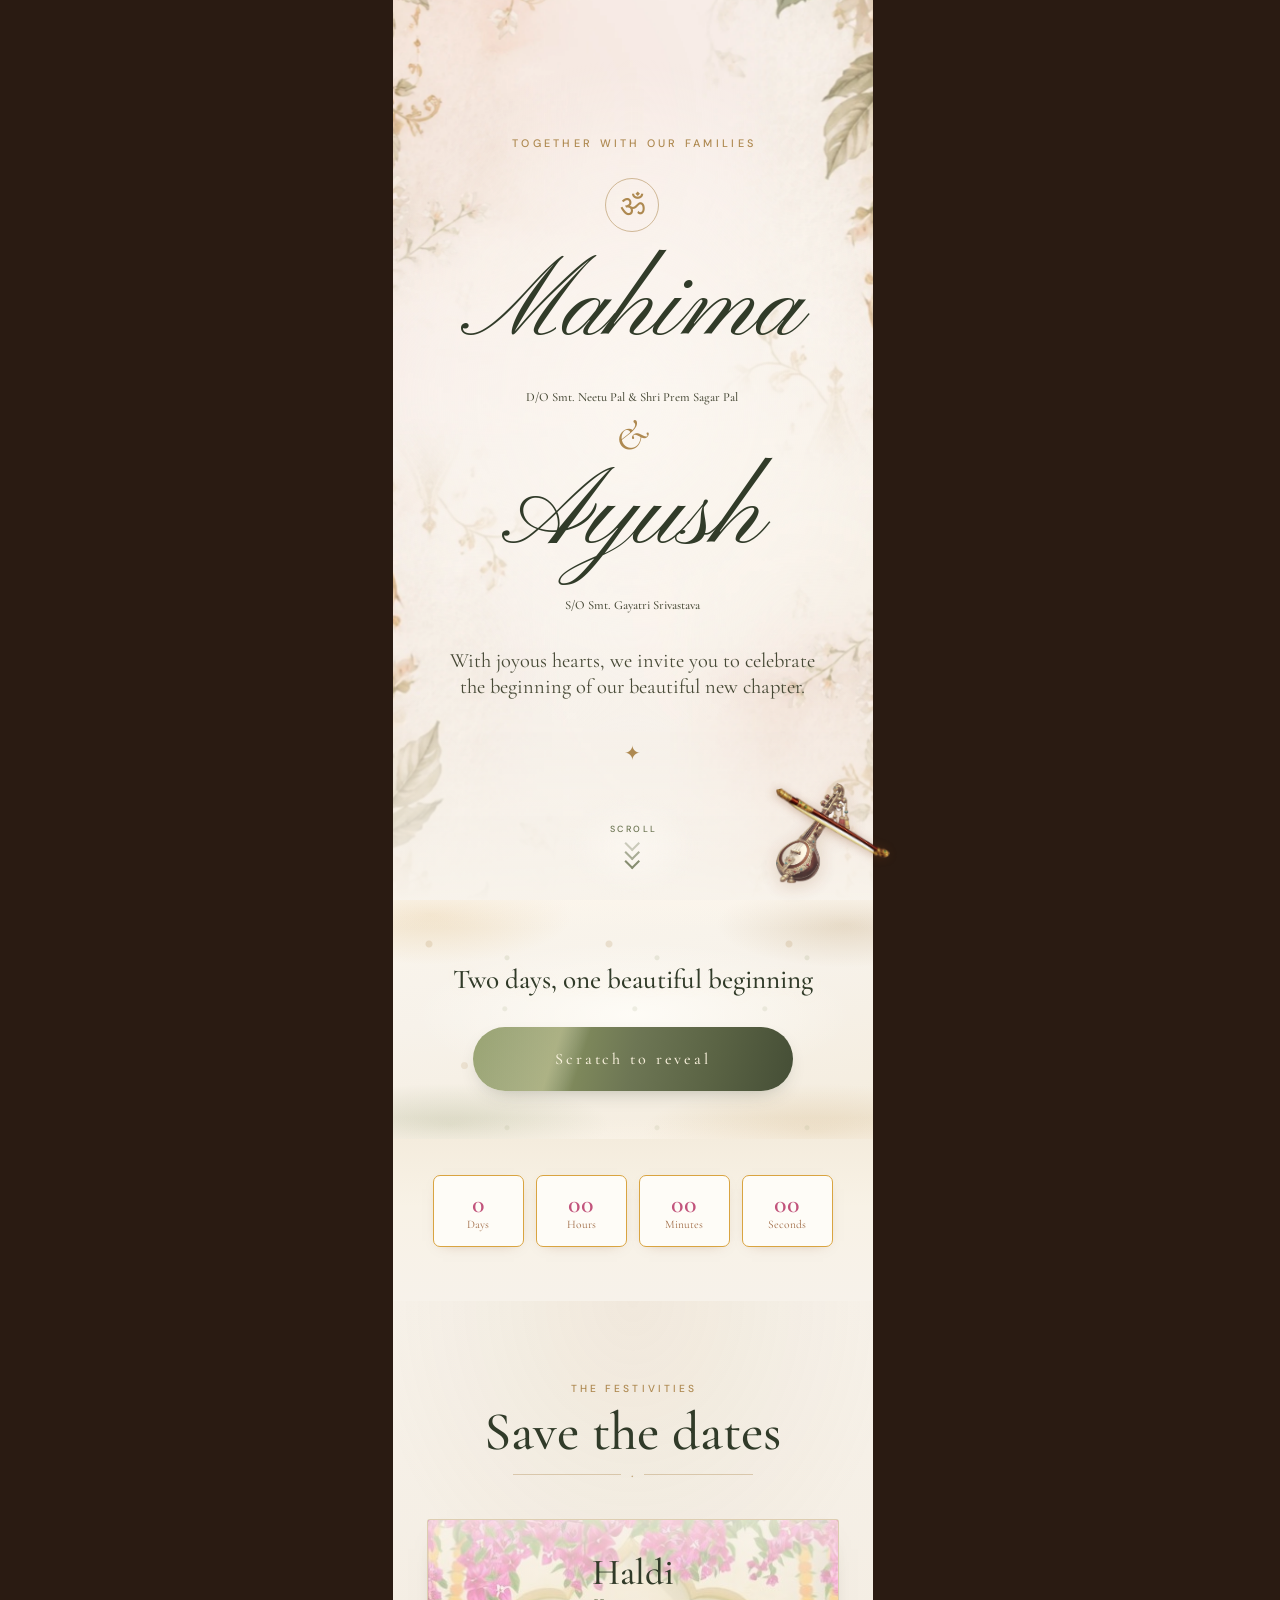
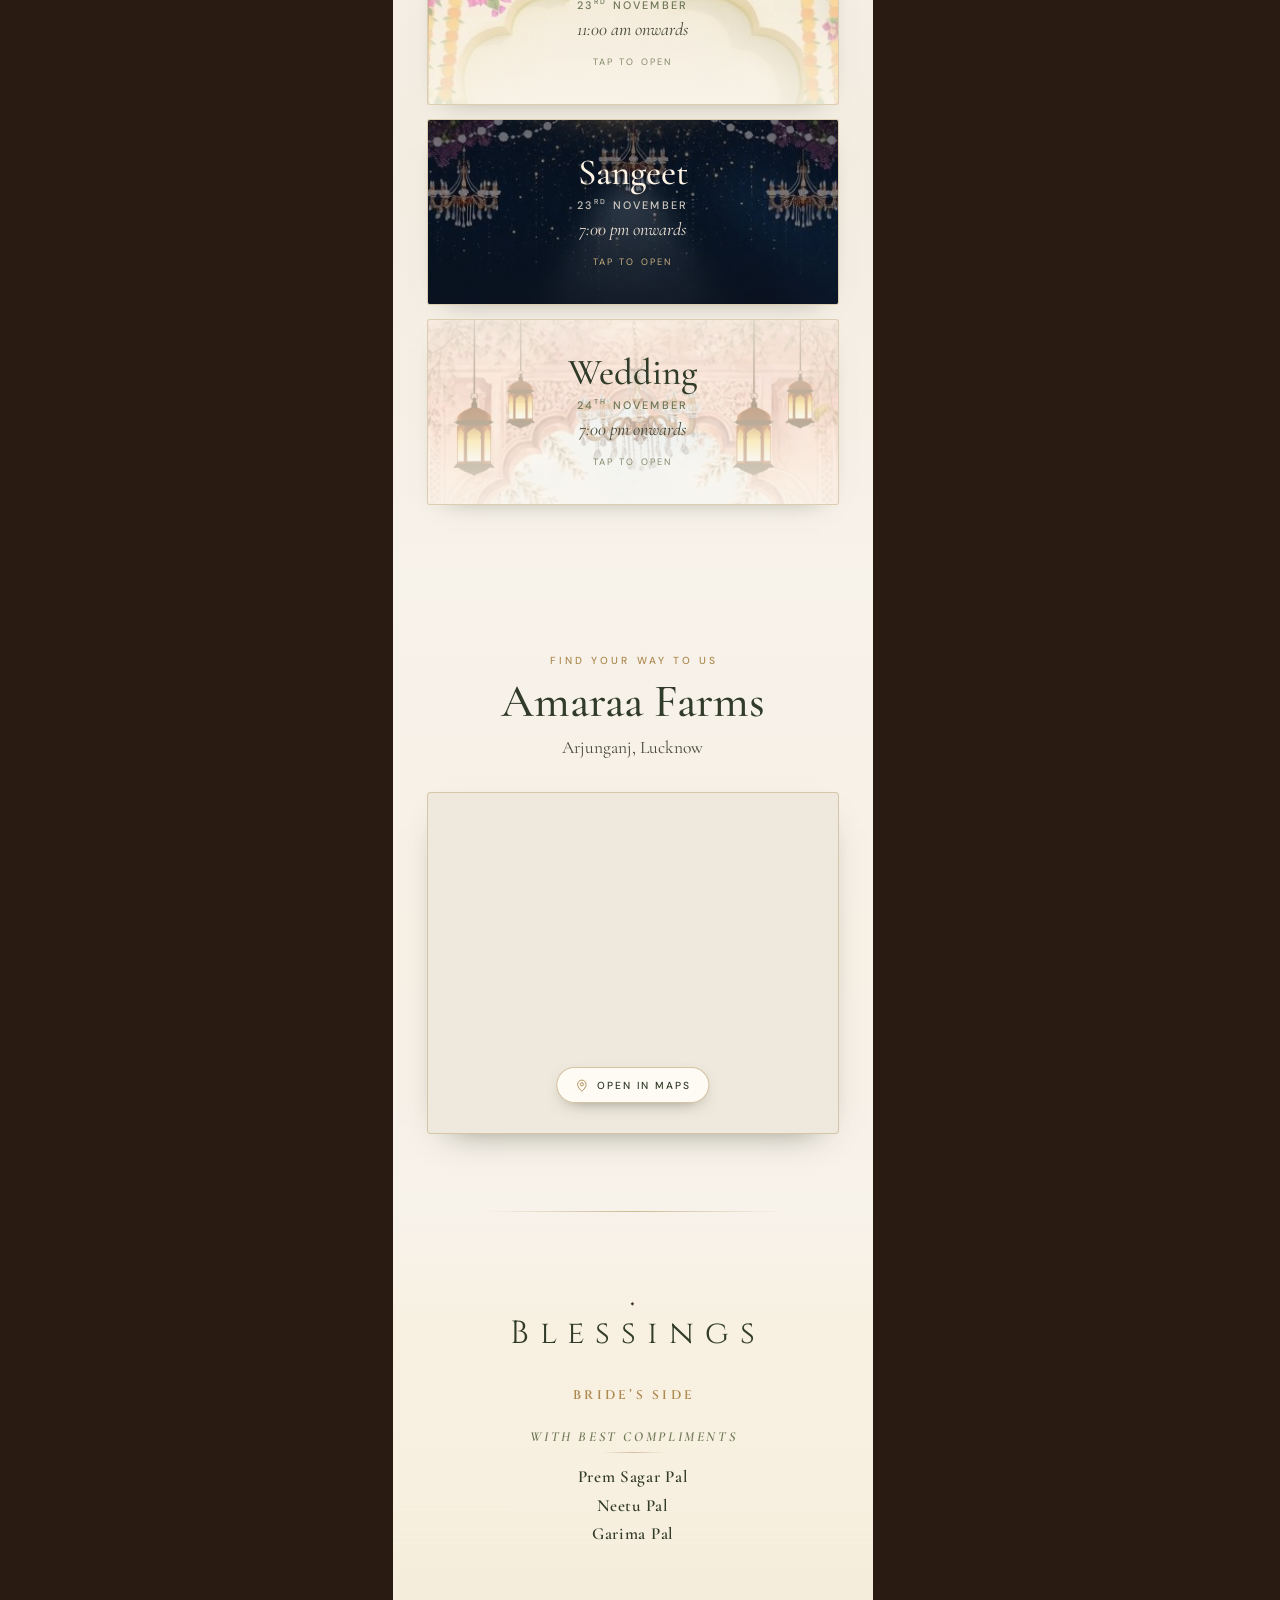
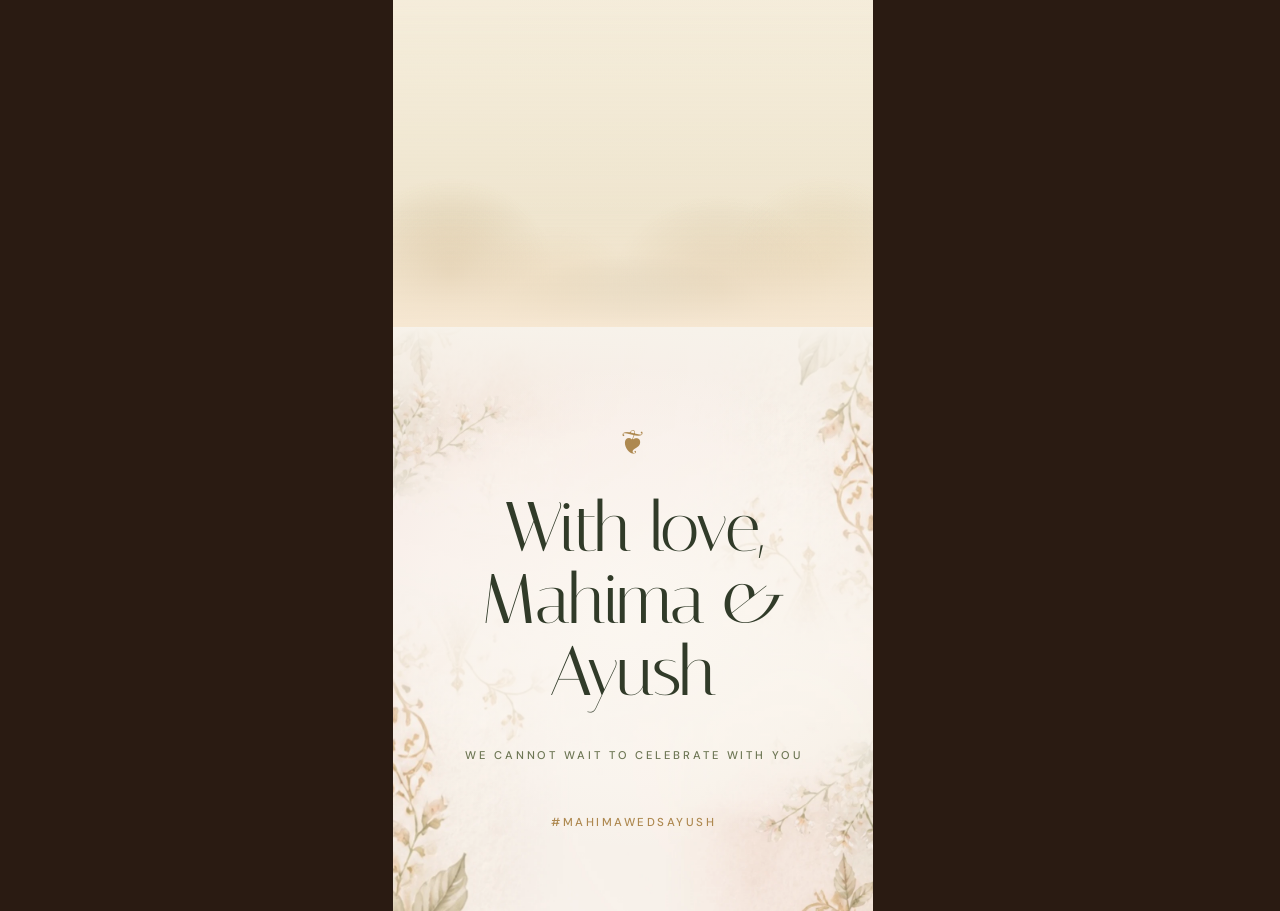
==== commit ba08c28c: "Strip everything still carried over from the cloned card The card was cloned from Radhika & Raghav's" ====
--- a/bride.html
+++ b/bride.html
@@ -10,26 +10,26 @@
   <meta name="description" content="With love, Mahima &amp; Ayush invite you to celebrate their wedding at Amaraa Farms, Lucknow." />
 
   <!-- Share card for WhatsApp, iMessage and the rest.
-       og:url and og:image MUST be absolute — a relative path here is the
-       usual reason a shared link comes through with no picture. Change the
-       host below if the invitation ever moves off GitHub Pages. -->
+       There is NO og:image. The one that was here was the previous card's —
+       another couple's names and venue — and a wrong picture is worse than
+       none: a link with no image still shows the title and the line below
+       it. Drop a 1200x630 jpg at assets/og/og.jpg and add og:image,
+       og:image:width/height and twitter:image back, absolute (a relative
+       path is the usual reason a shared link comes through with no
+       picture). Change the host below if the invitation ever moves off
+       GitHub Pages. -->
   <meta property="og:type" content="website" />
   <meta property="og:site_name" content="Mahima &amp; Ayush" />
   <meta property="og:title" content="Mahima &amp; Ayush — Wedding Invitation" />
   <meta property="og:description" content="With love, Mahima &amp; Ayush invite you to celebrate their wedding at Amaraa Farms, Lucknow." />
   <meta property="og:url" content="https://manmeetsingh28603.github.io/WeddingCardWebsite2/" />
-  <meta property="og:image" content="https://manmeetsingh28603.github.io/WeddingCardWebsite2/assets/og/og.jpg" />
-  <meta property="og:image:type" content="image/jpeg" />
-  <meta property="og:image:width" content="1200" />
-  <meta property="og:image:height" content="630" />
-  <meta property="og:image:alt" content="Mahima &amp; Ayush — Amaraa Farms, Lucknow" />
-  <meta name="twitter:card" content="summary_large_image" />
+  <meta name="twitter:card" content="summary" />
   <meta name="twitter:title" content="Mahima &amp; Ayush — Wedding Invitation" />
-  <meta name="twitter:description" content="Amaraa Farms, Lucknow · 23–24 November 2026" />
-  <meta name="twitter:image" content="https://manmeetsingh28603.github.io/WeddingCardWebsite2/assets/og/og.jpg" />
-
-  <link rel="icon" type="image/png" sizes="32x32" href="favicon.png" />
-  <link rel="apple-touch-icon" href="apple-touch-icon.png" />
+  <meta name="twitter:description" content="With love, Mahima &amp; Ayush invite you to celebrate their wedding at Amaraa Farms, Lucknow." />
+
+  <!-- No favicon or touch icon either: both were the previous card's RR
+       monogram. Drop a 32x32 favicon.png and a 180x180 apple-touch-icon.png
+       in the root and link them back here. -->
 
   <!-- Italiana = the couple's names · Cinzel = display caps ·
        Cormorant Garamond = body · DM Sans = eyebrows and small caps ·
@@ -164,7 +164,7 @@
     <canvas class="sand-canvas" id="sandCanvas" aria-hidden="true"></canvas>
 
     <div class="scratch-card">
-      <p class="scratch-heading" data-scratch-heading>With immense joy and love</p>
+      <p class="scratch-heading" data-scratch-heading>Two days, one beautiful beginning</p>
 
       <div class="scratch-bar" id="scratchFrameWrap">
         <div class="scratch-reveal" id="scratchReveal" aria-live="polite">
@@ -182,9 +182,10 @@
         <div class="scratch-glint" id="scratchGlint" aria-hidden="true"></div>
       </div>
 
-      <img class="scratch-couple" src="assets/scratch/couple.webp" alt=""
-           draggable="false" loading="lazy" decoding="async"
-           onerror="this.style.display='none'" />
+      <!-- An illustration of the couple stood here. It was the previous
+           card's, so it is gone. Put a transparent PNG or WebP at
+           assets/scratch/couple.webp and restore the <img> — .scratch-couple
+           still styles it. -->
 
       <p class="scratch-hashtag" id="scratchHashtag" data-hashtag></p>
     </div>
@@ -271,7 +272,7 @@
       </div>
       <h2 class="rsvp-heading">RSVP</h2>
       <div class="rsvp-sub-rule" aria-hidden="true"></div>
-      <p class="rsvp-note">We are only a call away &mdash; for timings, travel, or anything at all.</p>
+      <p class="rsvp-note">For timings, travel, or anything at all &mdash; please call.</p>
       <div id="rsvpLists"></div>
 
       <!-- A plain anchor, with the real URL in the markup: the venue has to
--- a/style.css
+++ b/style.css
@@ -617,7 +617,9 @@
   96%           { transform: translateX(3px); }
 }
 
-/* The couple, standing under the bar. */
+/* The couple, standing under the bar. No image ships with the card —
+   the one that did was the previous couple's — but this is what styles the
+   replacement the moment one is dropped in. */
 .scratch-couple {
   position: relative;
   z-index: 1;
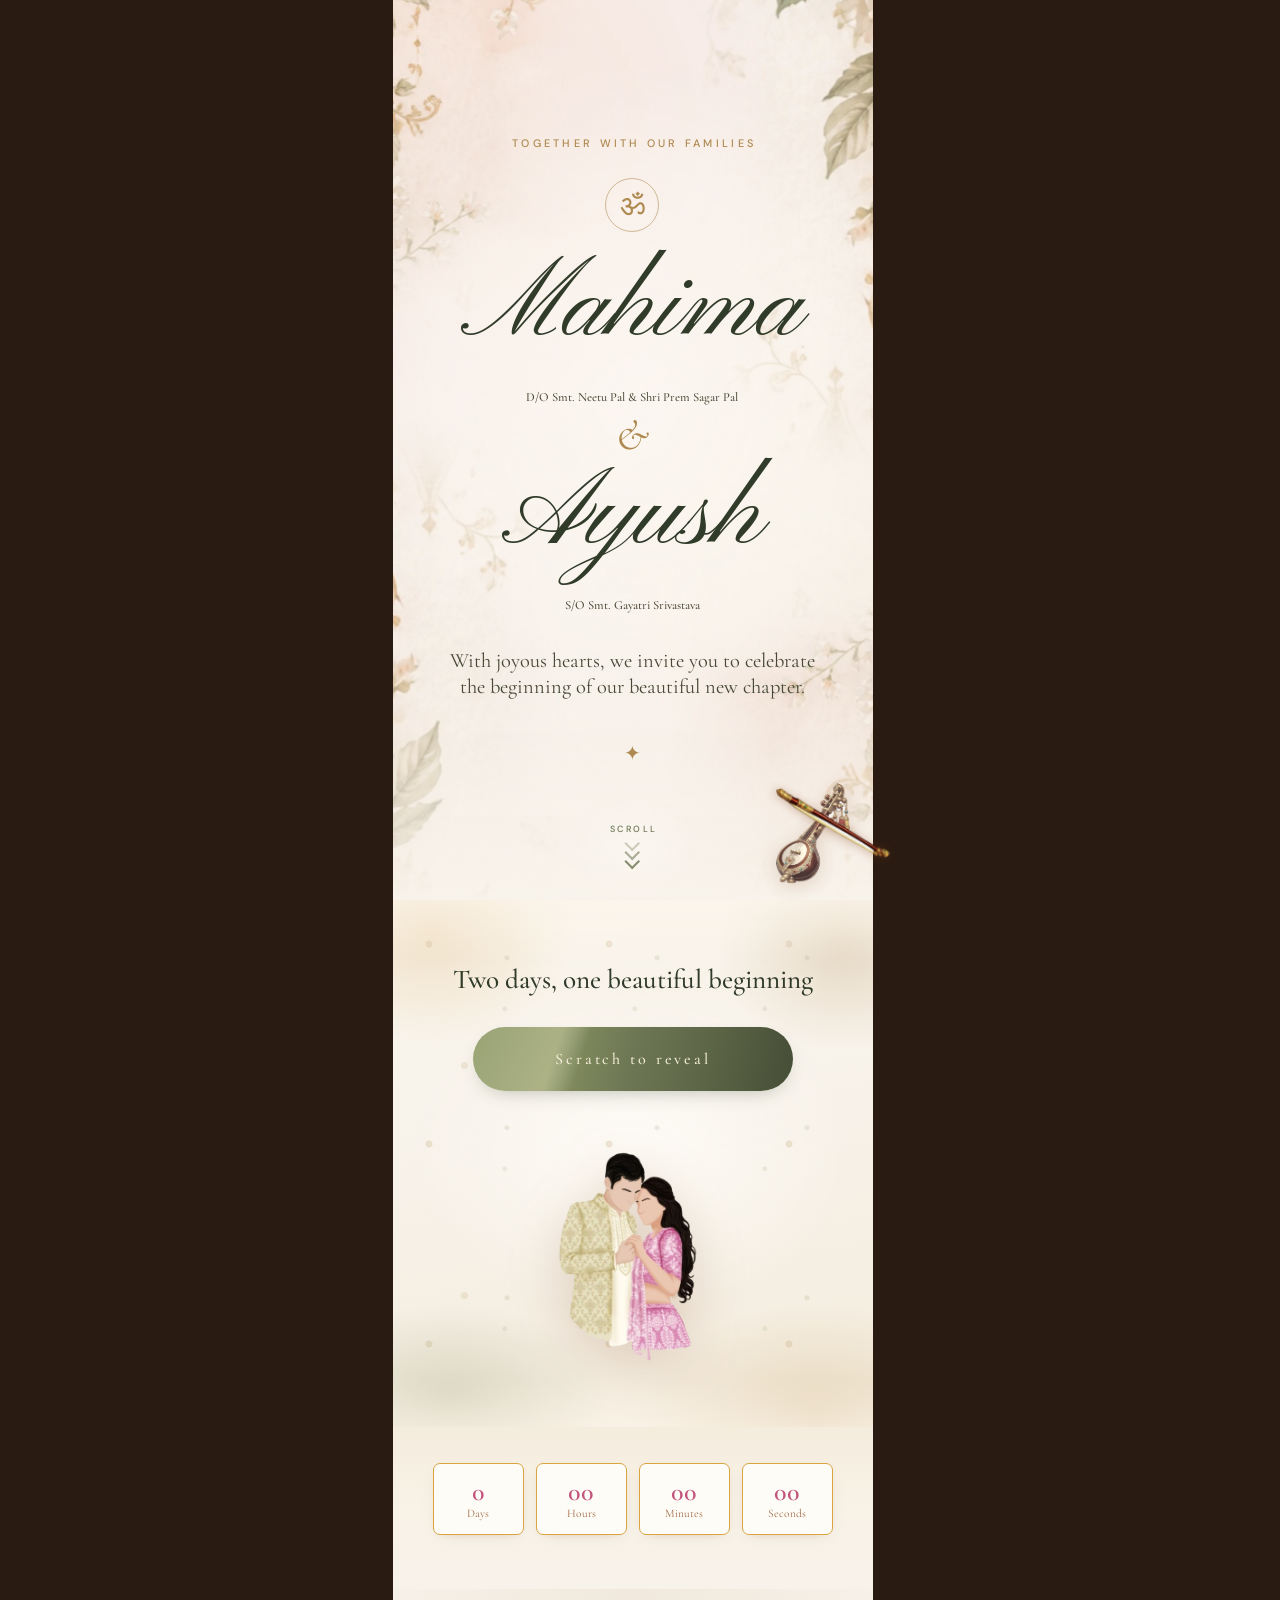
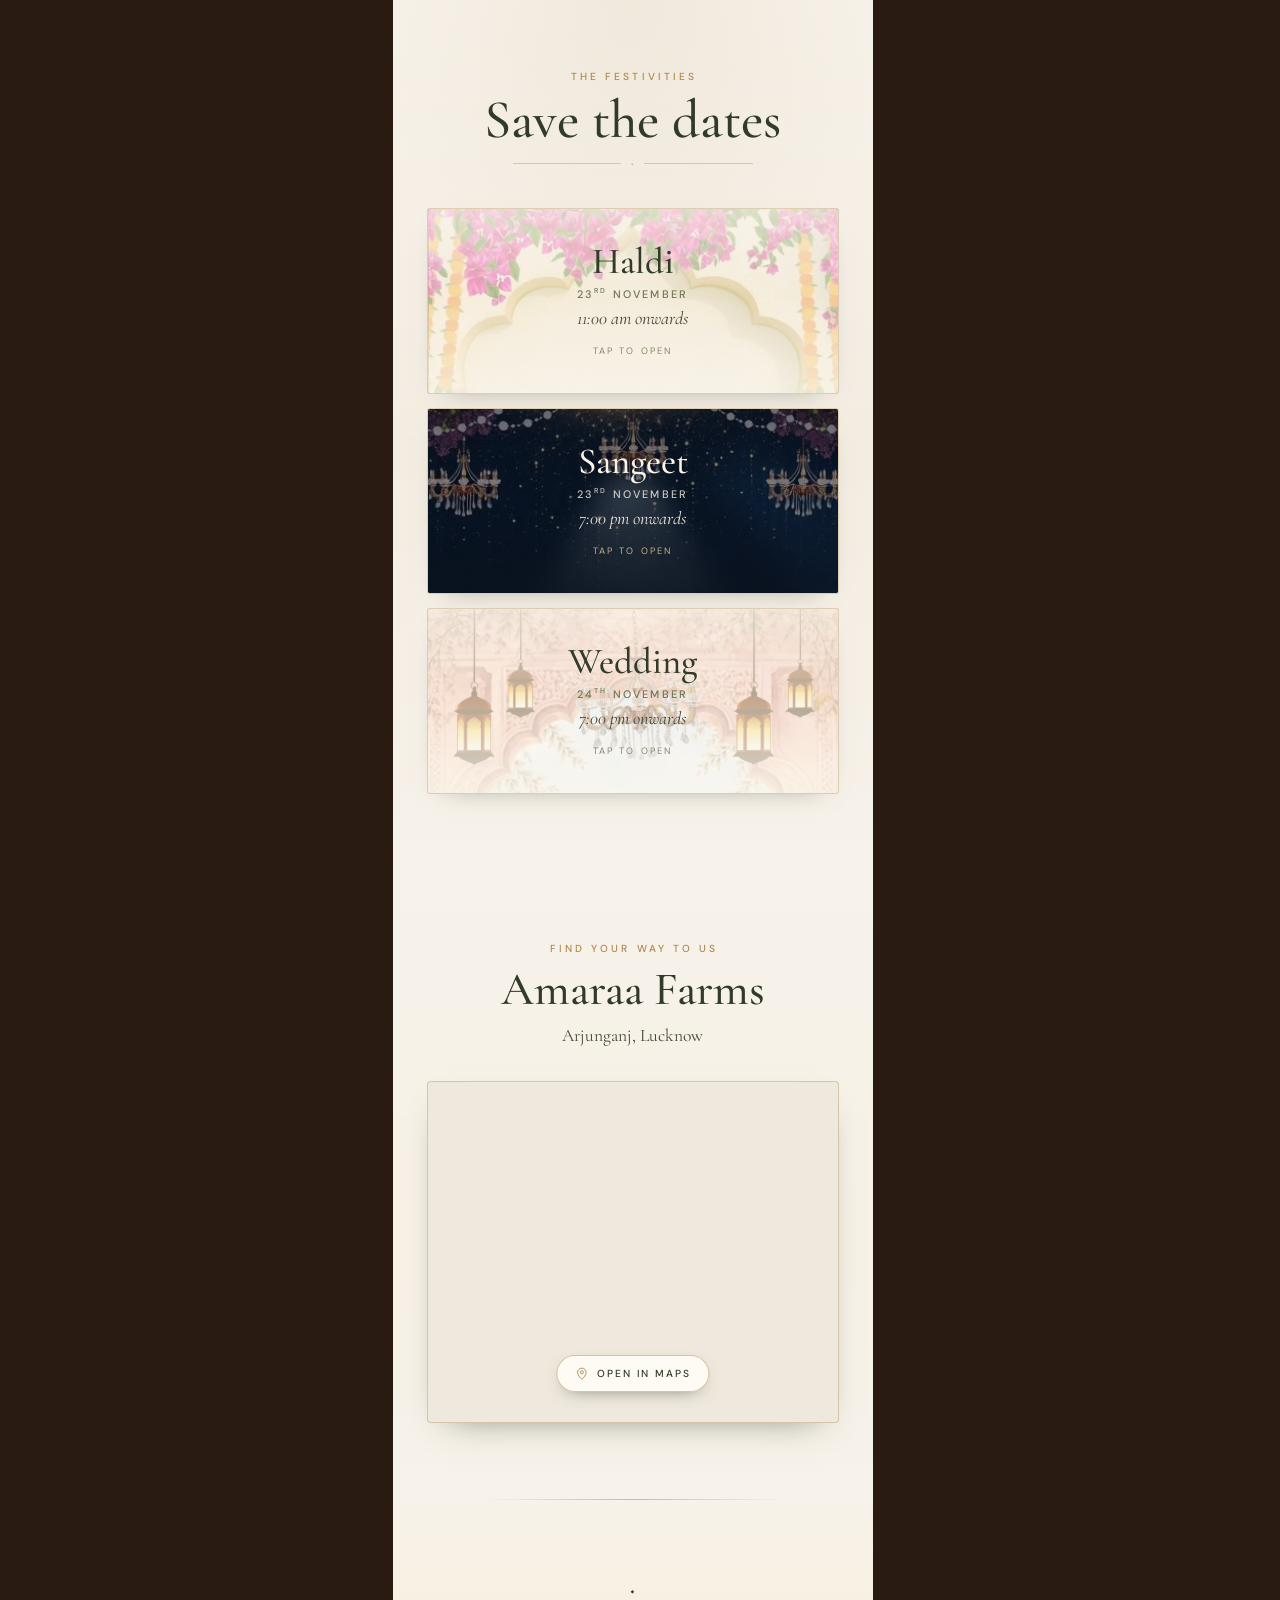
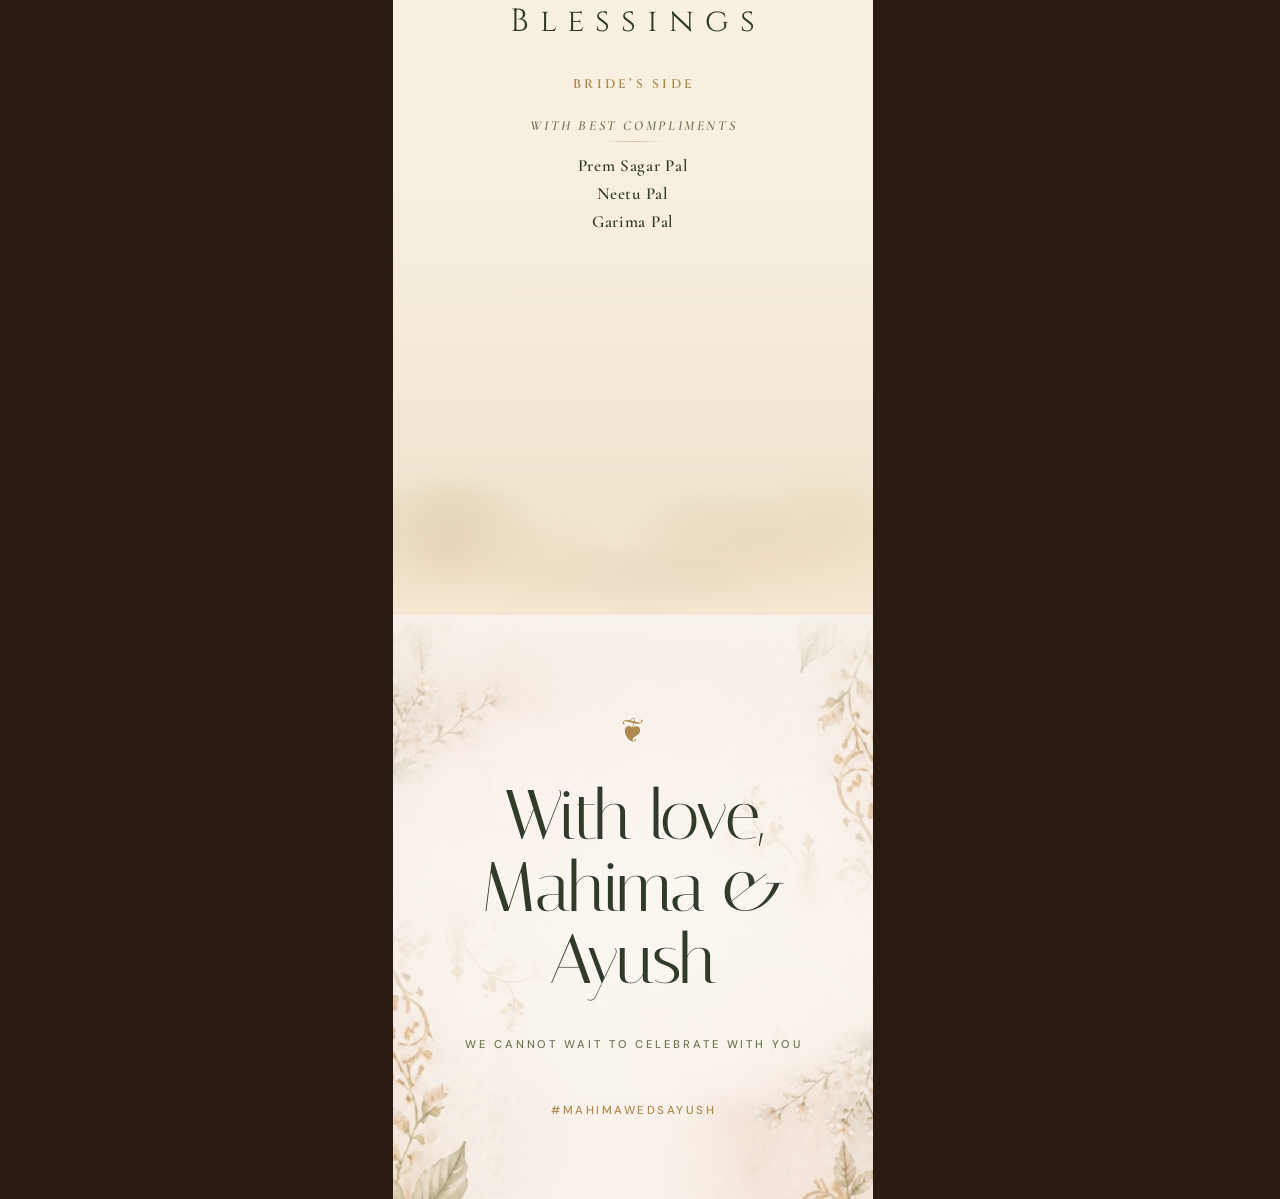
==== commit a44b0042: "Show the couple illustration under the scratch bar Co-Authored-By: Claude Opus 5.5 (1M context) <nor" ====
--- a/bride.html
+++ b/bride.html
@@ -182,10 +182,9 @@
         <div class="scratch-glint" id="scratchGlint" aria-hidden="true"></div>
       </div>
 
-      <!-- An illustration of the couple stood here. It was the previous
-           card's, so it is gone. Put a transparent PNG or WebP at
-           assets/scratch/couple.webp and restore the <img> — .scratch-couple
-           still styles it. -->
+      <img class="scratch-couple" src="assets/scratch/couple.webp" alt=""
+           draggable="false" loading="lazy" decoding="async"
+           onerror="this.style.display='none'" />
 
       <p class="scratch-hashtag" id="scratchHashtag" data-hashtag></p>
     </div>
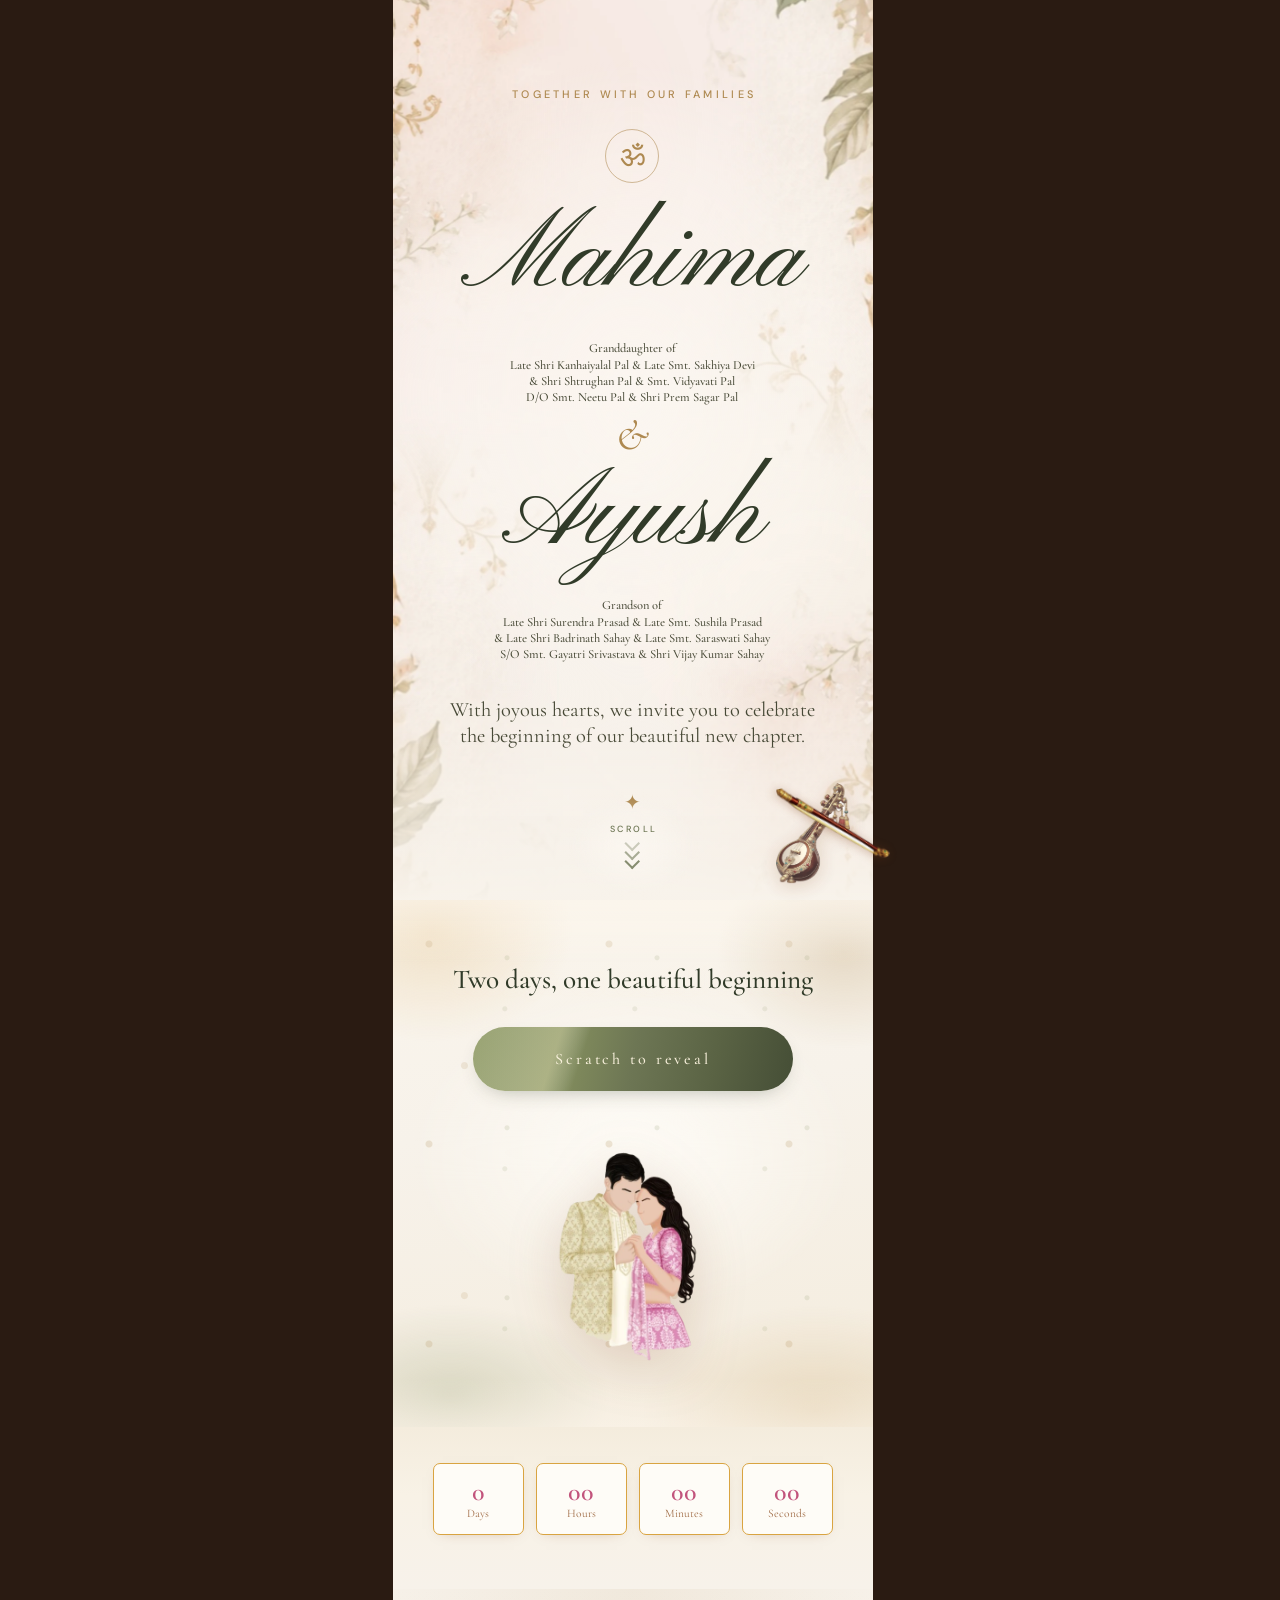
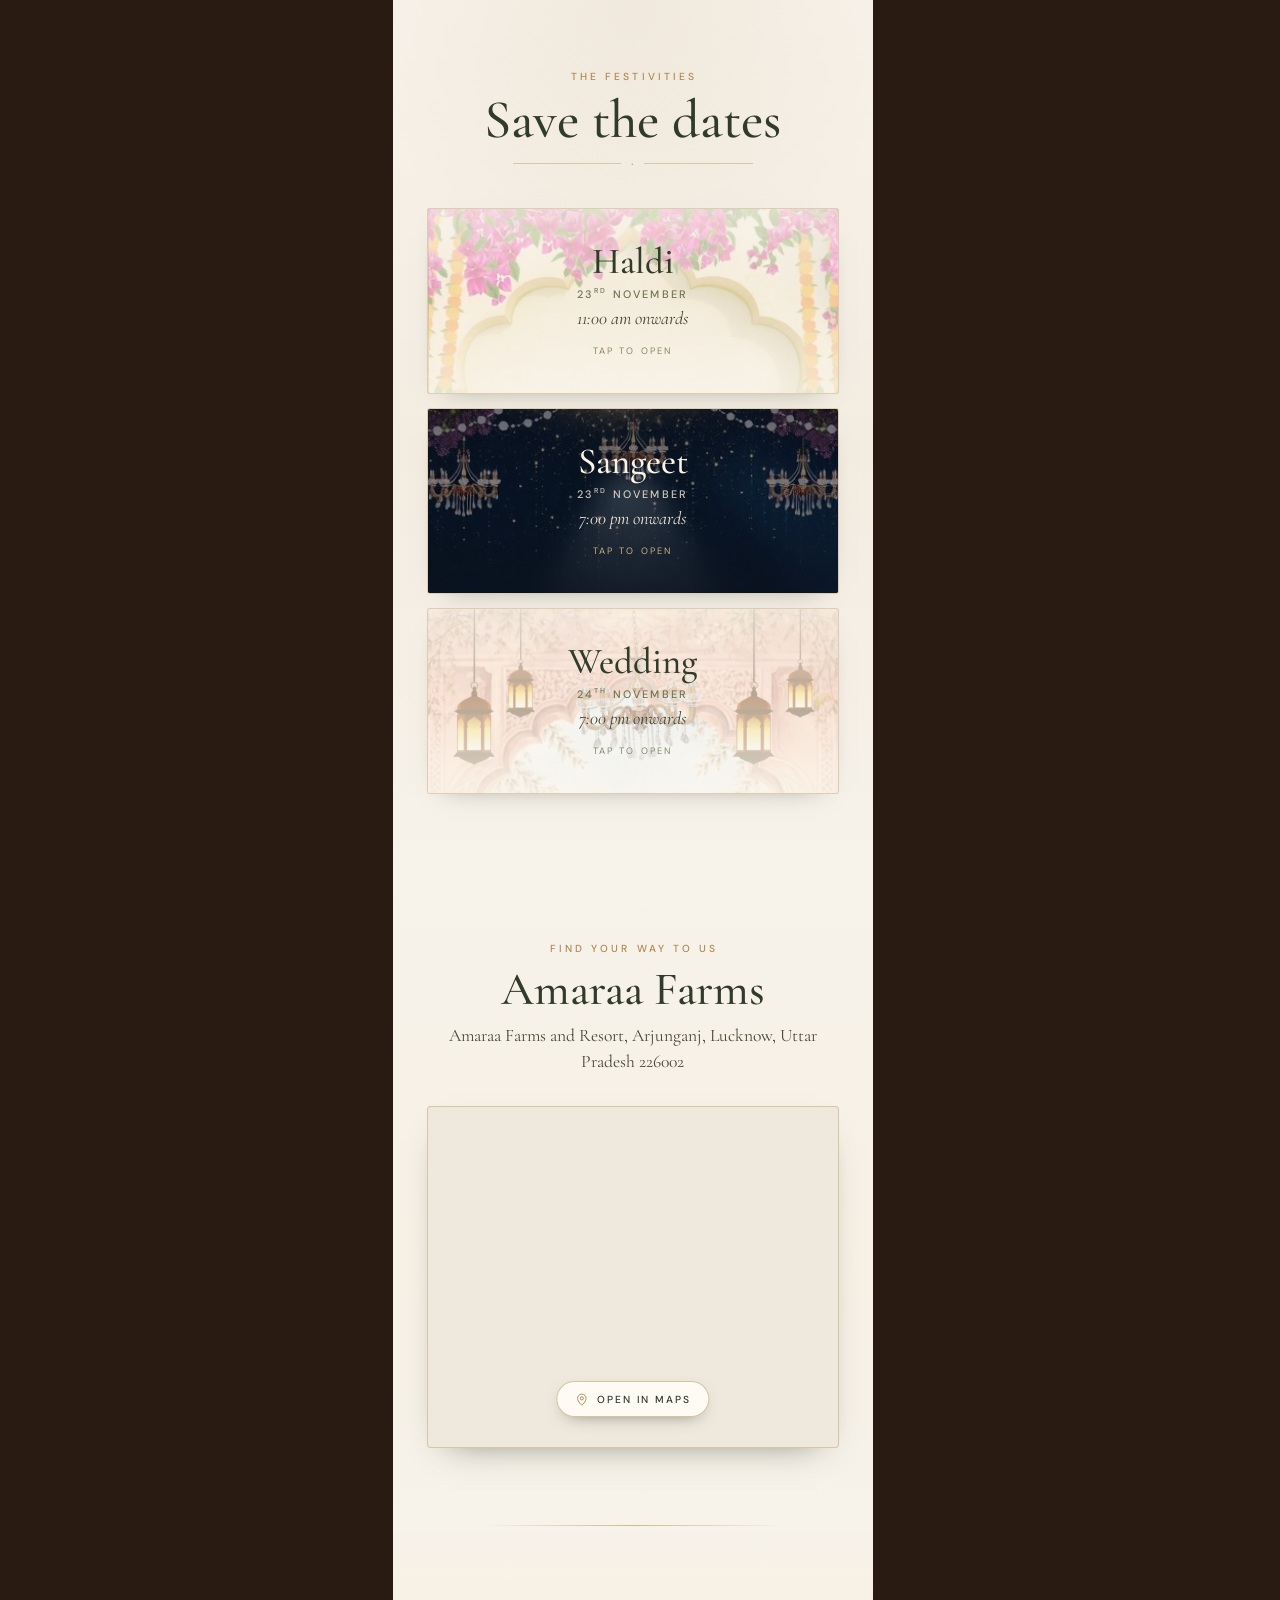
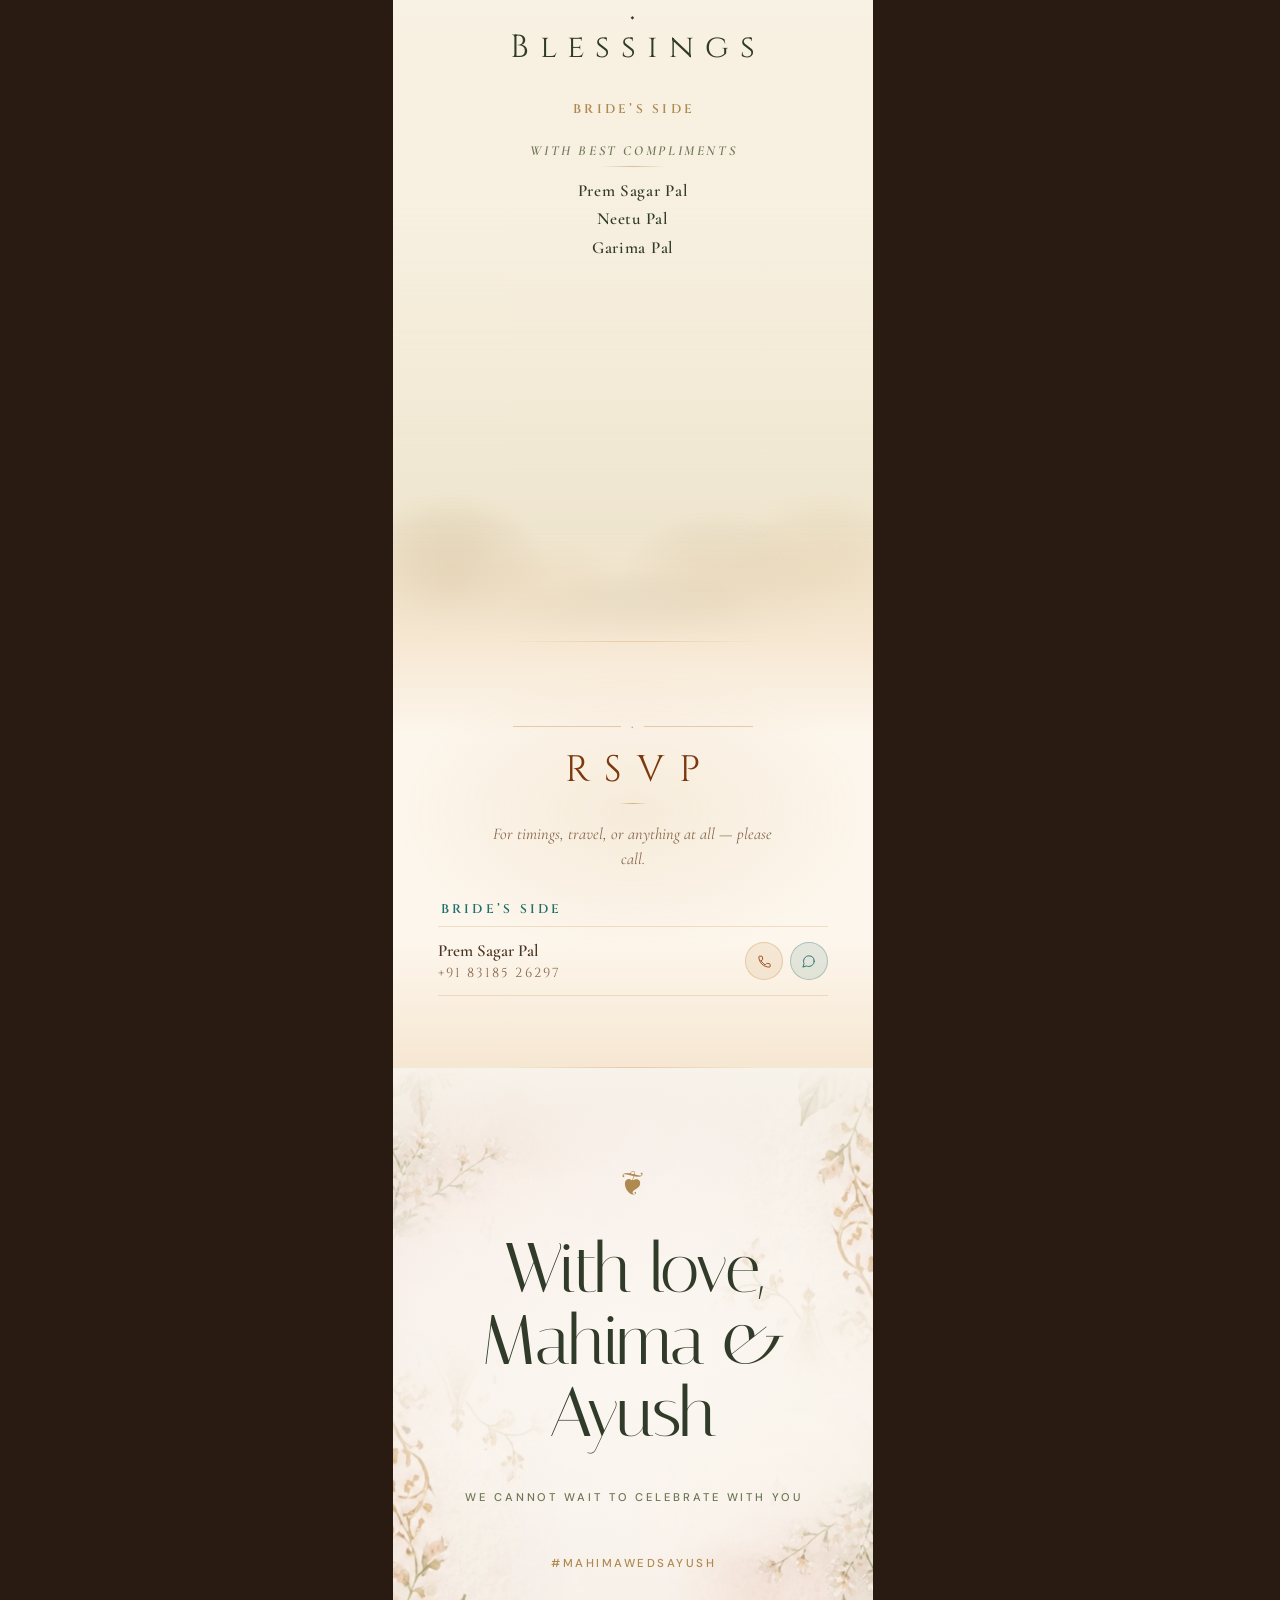
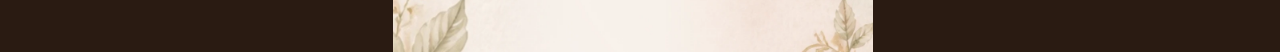
==== commit e7efa2bd: "Share card: the couple's monogram artwork Co-Authored-By: Claude Opus 5.5 (1M context) <noreply@anth" ====
--- a/bride.html
+++ b/bride.html
@@ -9,21 +9,22 @@
 
   <meta name="description" content="With love, Mahima &amp; Ayush invite you to celebrate their wedding at Amaraa Farms, Lucknow." />
 
-  <!-- Share card for WhatsApp, iMessage and the rest.
-       There is NO og:image. The one that was here was the previous card's —
-       another couple's names and venue — and a wrong picture is worse than
-       none: a link with no image still shows the title and the line below
-       it. Drop a 1200x630 jpg at assets/og/og.jpg and add og:image,
-       og:image:width/height and twitter:image back, absolute (a relative
-       path is the usual reason a shared link comes through with no
-       picture). Change the host below if the invitation ever moves off
-       GitHub Pages. -->
+  <!-- Share card for WhatsApp, iMessage and the rest: the couple's own
+       monogram artwork, centred on 1200x630. The image paths must stay
+       absolute (a relative path is the usual reason a shared link comes
+       through with no picture). Change the host if the invitation ever
+       moves off GitHub Pages. -->
   <meta property="og:type" content="website" />
   <meta property="og:site_name" content="Mahima &amp; Ayush" />
   <meta property="og:title" content="Mahima &amp; Ayush — Wedding Invitation" />
   <meta property="og:description" content="With love, Mahima &amp; Ayush invite you to celebrate their wedding at Amaraa Farms, Lucknow." />
   <meta property="og:url" content="https://manmeetsingh28603.github.io/WeddingCardWebsite2/" />
-  <meta name="twitter:card" content="summary" />
+  <meta property="og:image" content="https://manmeetsingh28603.github.io/WeddingCardWebsite2/assets/og/og.jpg" />
+  <meta property="og:image:width" content="1200" />
+  <meta property="og:image:height" content="630" />
+  <meta property="og:image:alt" content="Mahima &amp; Ayush monogram" />
+  <meta name="twitter:card" content="summary_large_image" />
+  <meta name="twitter:image" content="https://manmeetsingh28603.github.io/WeddingCardWebsite2/assets/og/og.jpg" />
   <meta name="twitter:title" content="Mahima &amp; Ayush — Wedding Invitation" />
   <meta name="twitter:description" content="With love, Mahima &amp; Ayush invite you to celebrate their wedding at Amaraa Farms, Lucknow." />
 
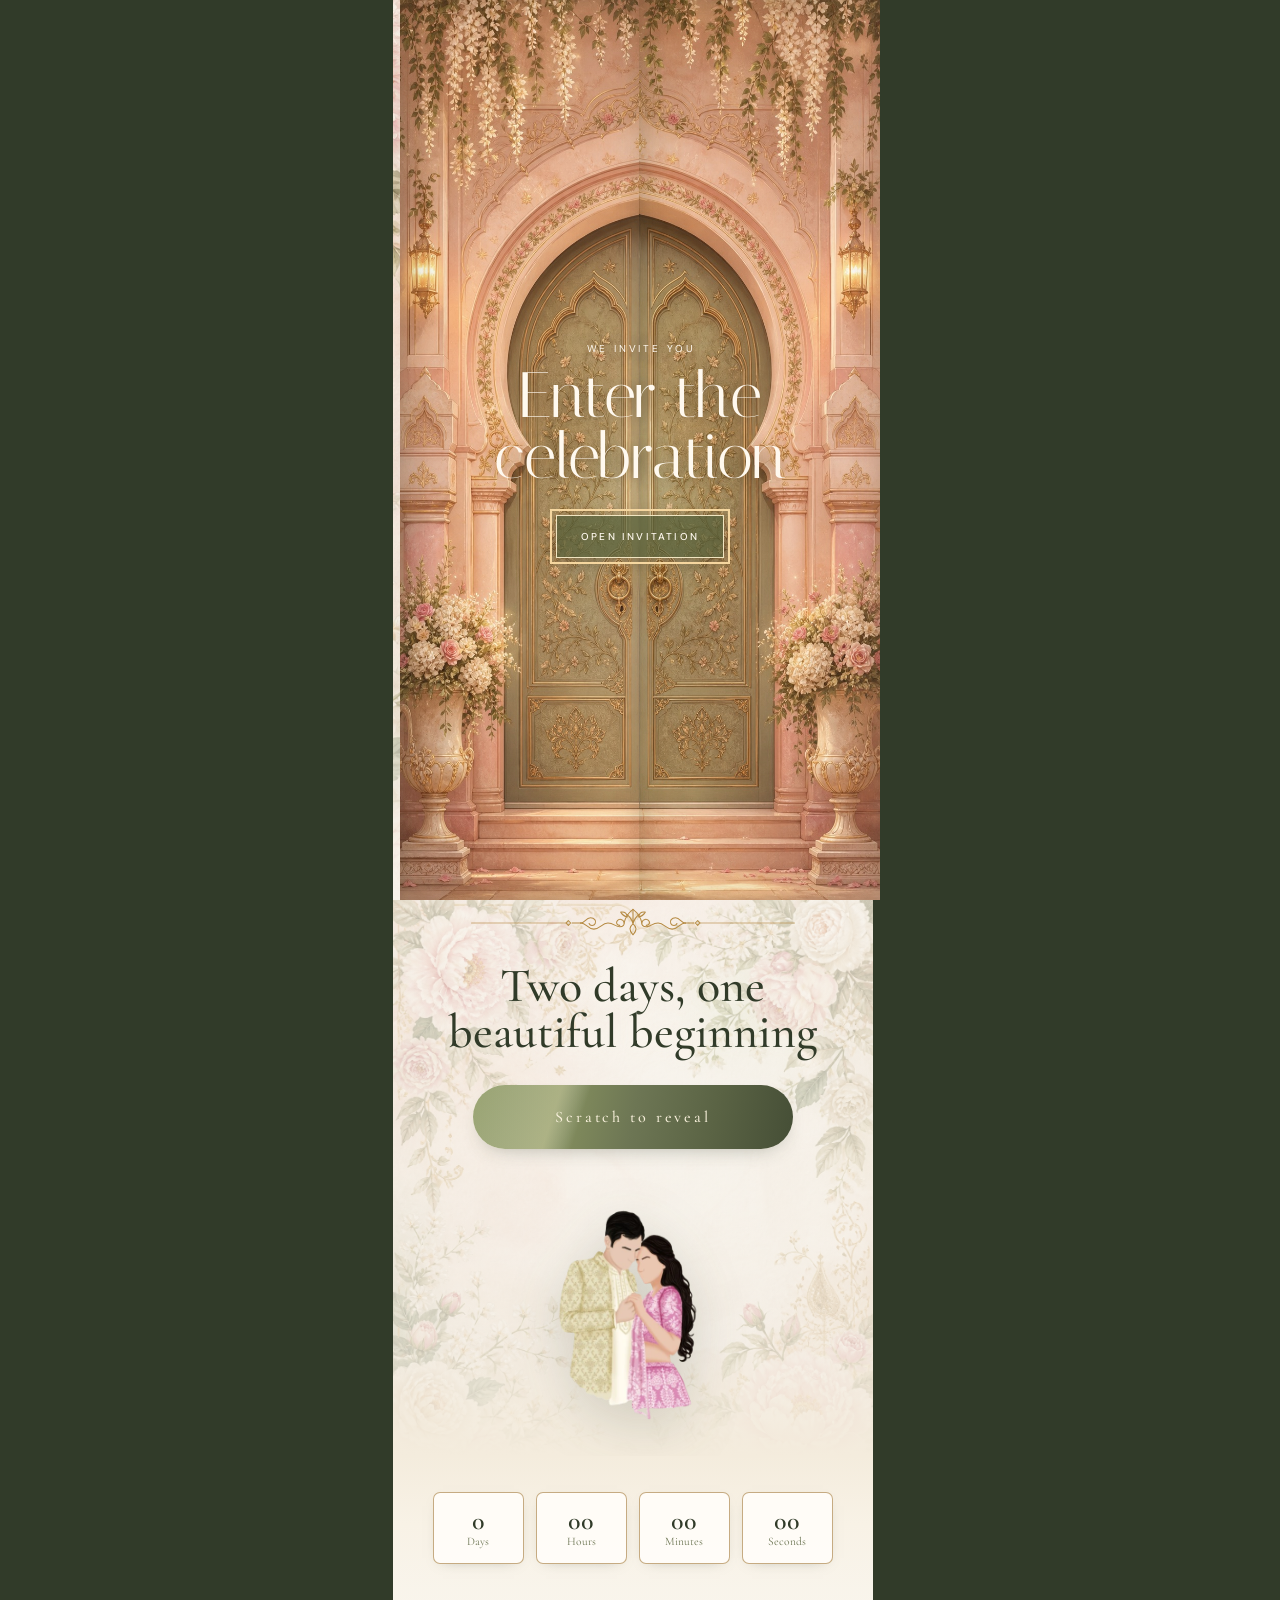
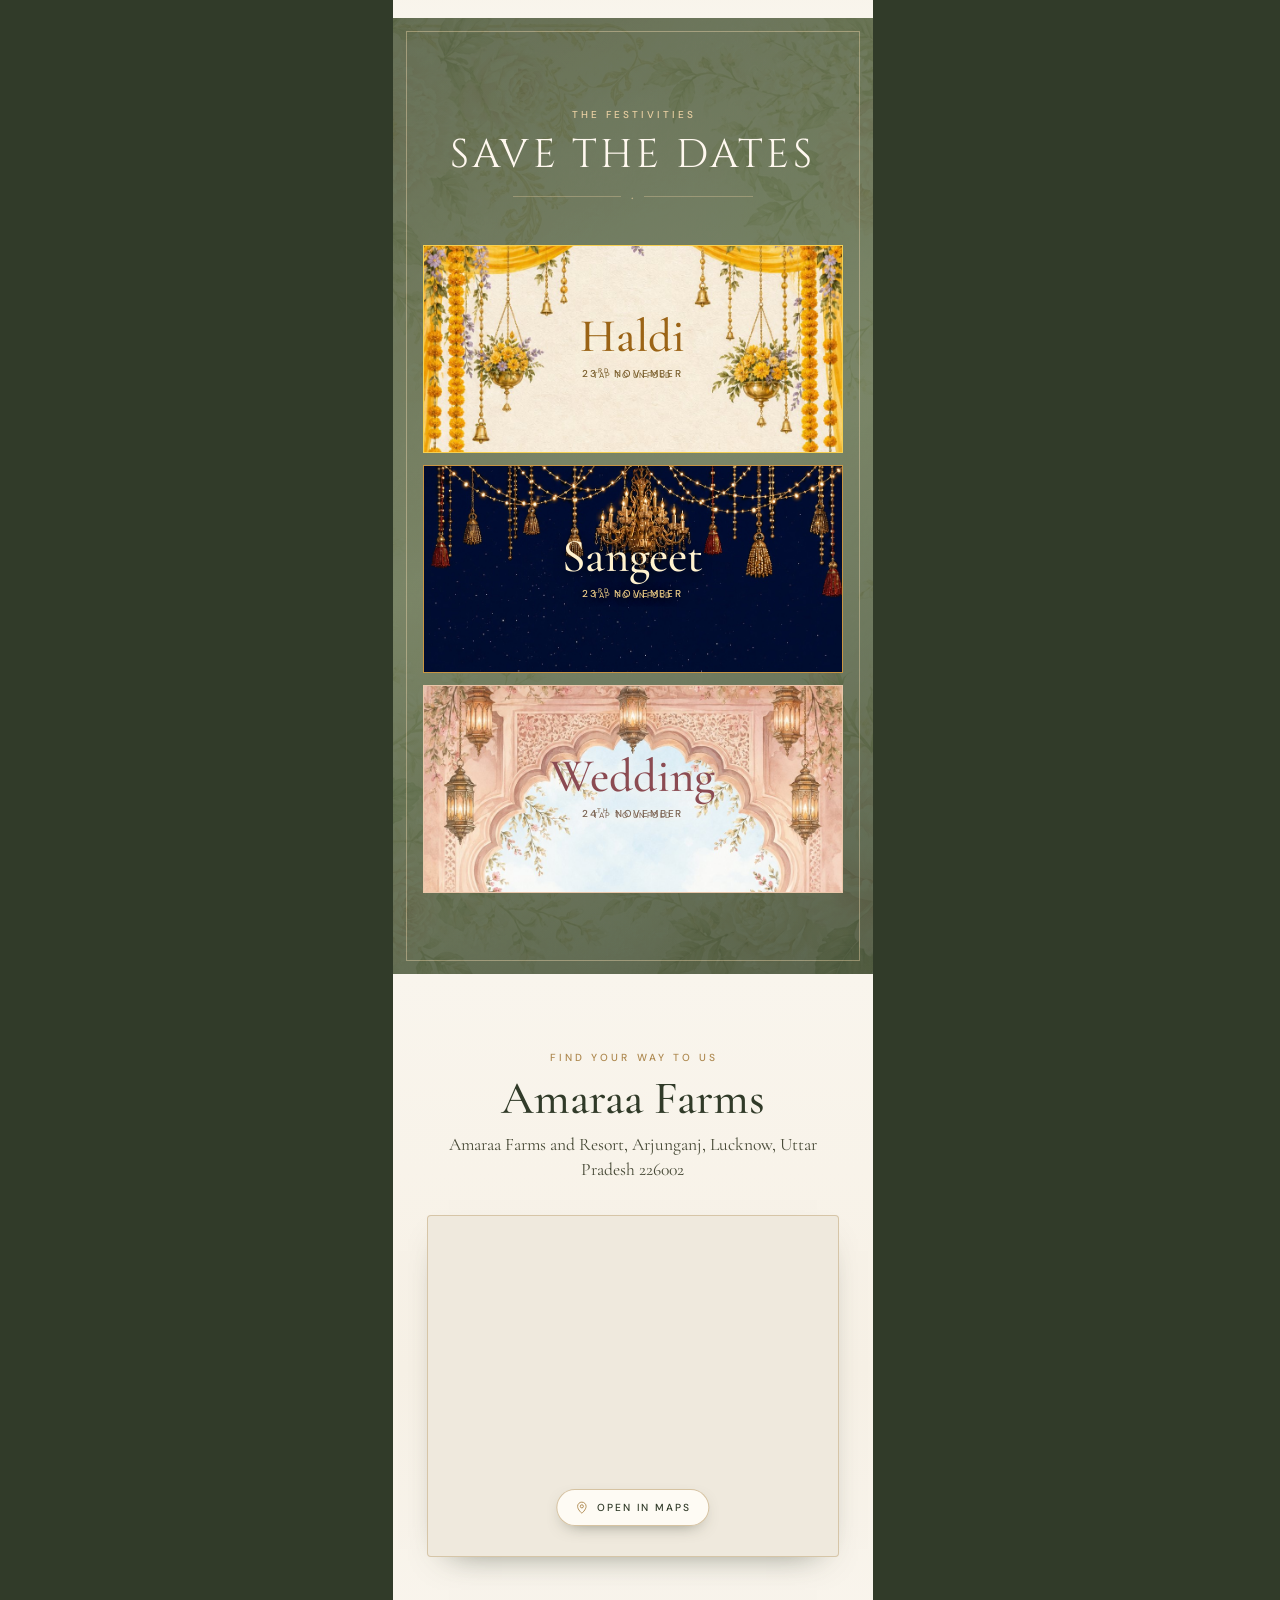
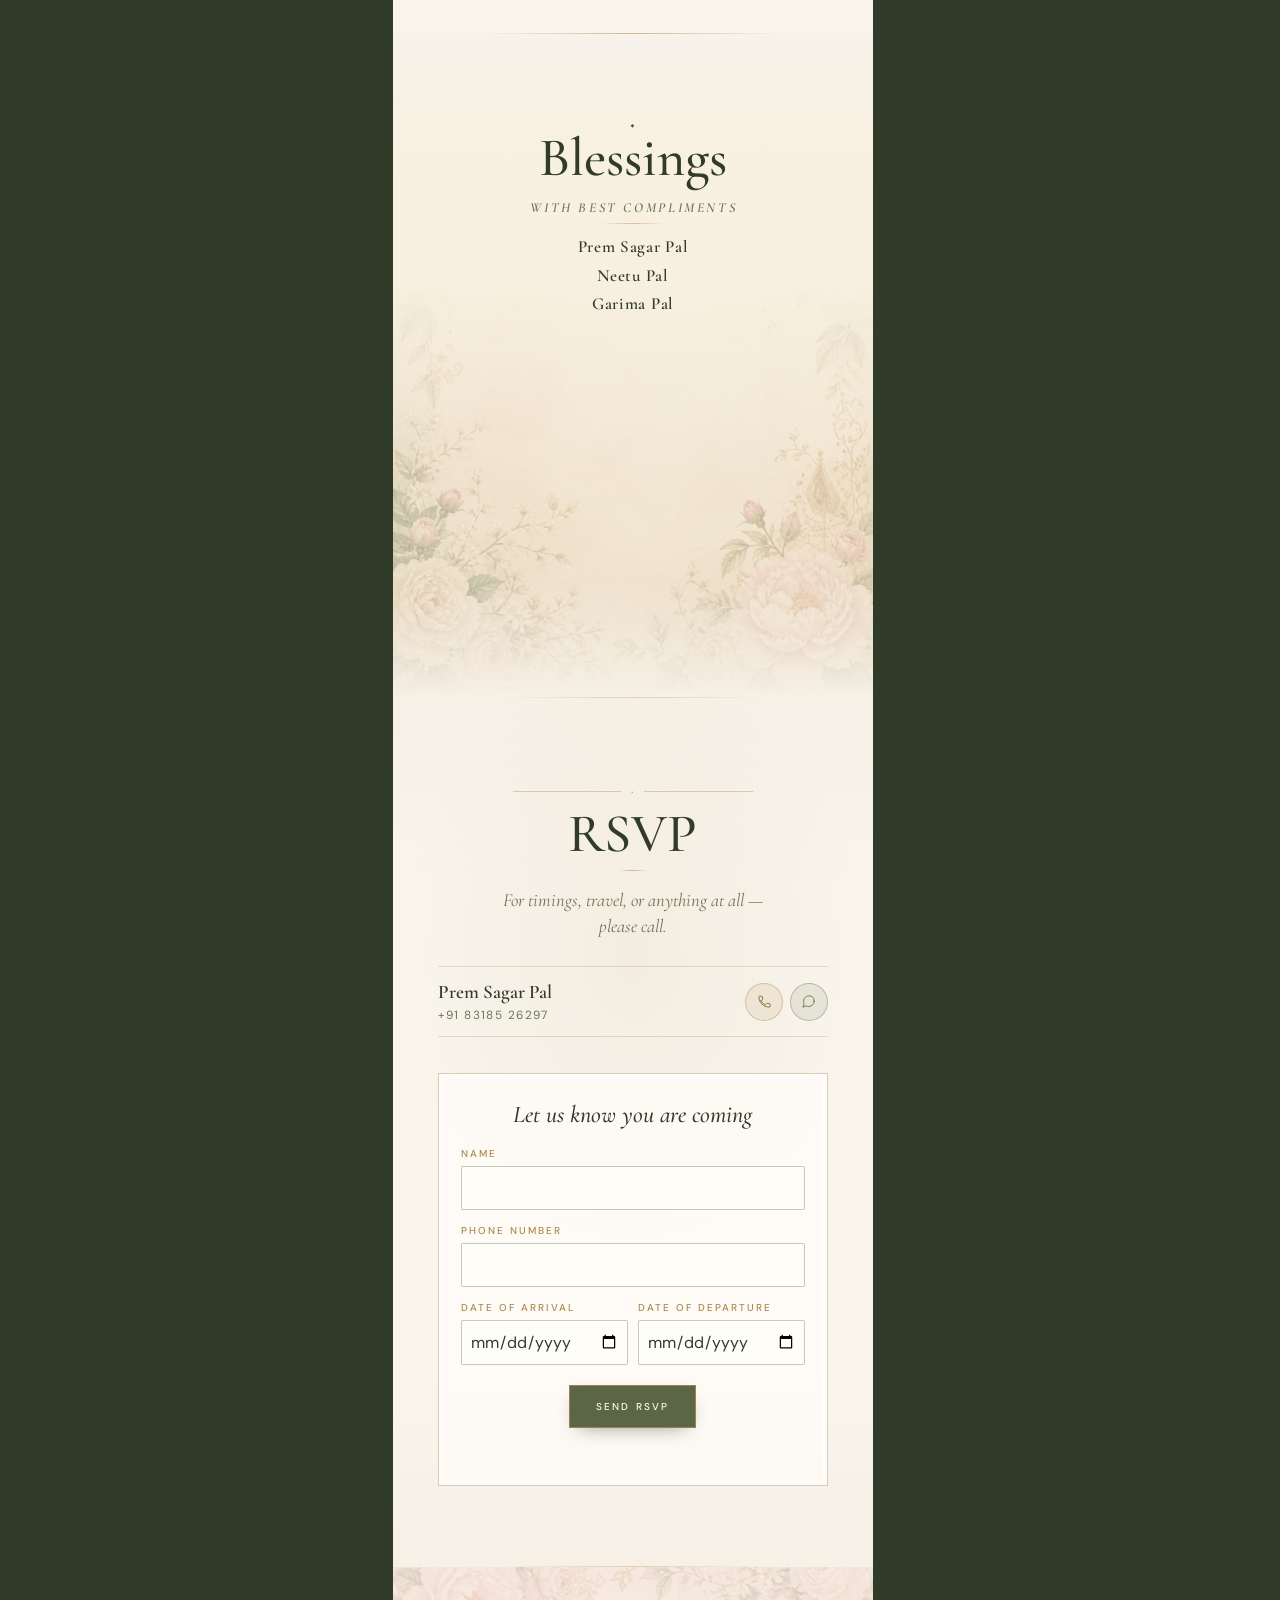
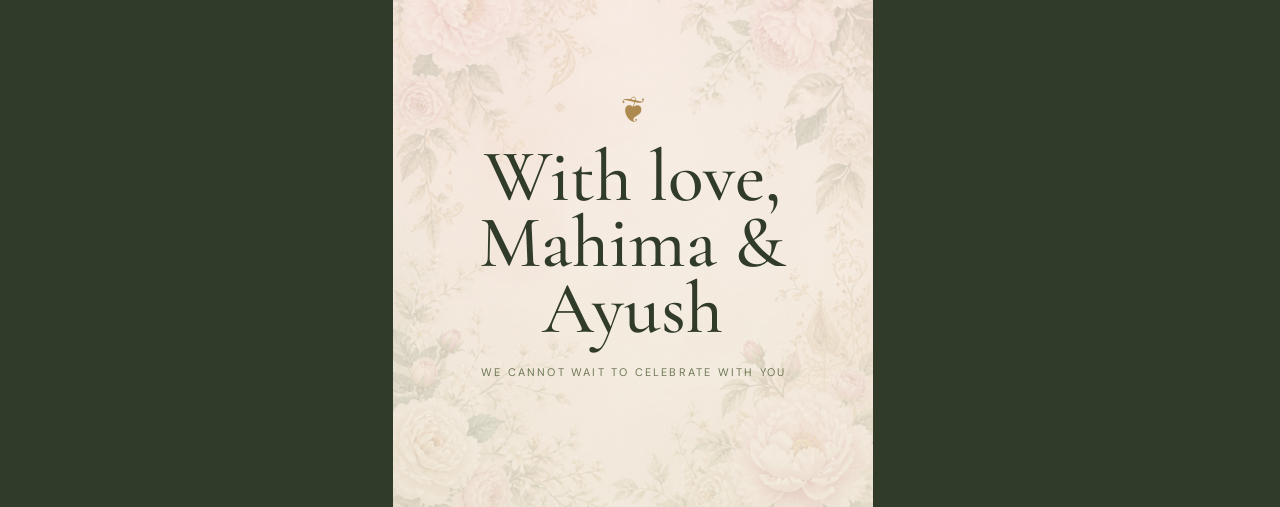
==== commit 571cc331: "Redesign both cards after the couple's announcement site Royal-doors entrance in place of the gate f" ====
--- a/bride.html
+++ b/bride.html
@@ -32,19 +32,17 @@
        monogram. Drop a 32x32 favicon.png and a 180x180 apple-touch-icon.png
        in the root and link them back here. -->
 
-  <!-- Italiana = the couple's names · Cinzel = display caps ·
-       Cormorant Garamond = body · DM Sans = eyebrows and small caps ·
-       Pinyon Script = script accents -->
+  <!-- The faces of the couple's own announcement site: Italiana for the
+       names, Cormorant Garamond for reading and headings, Cinzel for the
+       Save the Dates title, DM Sans for eyebrows and small caps. -->
   <link rel="preconnect" href="https://fonts.googleapis.com" />
   <link rel="preconnect" href="https://fonts.gstatic.com" crossorigin />
-  <link href="https://fonts.googleapis.com/css2?family=Cinzel:wght@400;500;600;700&family=Cormorant+Garamond:ital,wght@0,300;0,400;0,500;0,600;0,700;1,400;1,600&family=DM+Sans:wght@400;500&family=Italiana&family=Pinyon+Script&display=swap" rel="stylesheet" />
-
-  <!-- The gate's first frame. It is the video's own poster, so it is what
-       stands in until the film has enough buffered to play. -->
-  <link rel="preload" as="image" href="assets/hero/gate_poster.jpg" fetchpriority="high" />
-  <!-- The ground of the card the gate opens onto — wanted the moment the
-       film ends, so it is fetched while the film is still playing. -->
-  <link rel="preload" as="image" href="assets/hero/floral_frame.webp" />
+  <link href="https://fonts.googleapis.com/css2?family=Cinzel:wght@400;500;600;700&family=Cormorant+Garamond:ital,wght@0,300;0,400;0,500;0,600;0,700;1,400;1,600&family=DM+Sans:wght@400;500&family=Italiana&display=swap" rel="stylesheet" />
+
+  <!-- The doors are the first thing on screen, and the floral ground is
+       what they open onto. -->
+  <link rel="preload" as="image" href="assets/gate/royal-doors.jpg" fetchpriority="high" />
+  <link rel="preload" as="image" href="assets/hero/floral-frame.jpg" />
   <link rel="stylesheet" href="style.css" />
 </head>
 <body>
@@ -88,46 +86,27 @@
 <div id="device-frame">
 
   <!-- ============================================================
-       Intro — tap-to-begin gate.
-       assets/video/gate.mp4 is the gate, and BOTH cards open on it: it
-       starts on the closed doors, pushes through the arch, and ends on
-       the Amaraa Farms sign revealed beyond them — that last frame is the
-       hand-off to the hero. The tap plays it through and starts the score
-       under it.
-       The film carries NO wording of its own, so the prompt below is the
-       only thing telling a guest to tap — it is not decoration, do not
-       drop it.
-       720x1280 portrait, so data-shape drives the crop that loses the
-       generator's sparkle; see .intro-film in the stylesheet.
-       ============================================================ -->
-  <div class="intro-screen is-active" id="introScreen" role="button" tabindex="0"
-       aria-label="Tap to begin celebration">
-    <div class="intro-paper" aria-hidden="true"></div>
-    <video class="intro-film" id="introVideo"
-           data-shape="portrait"
-           src="assets/video/gate.mp4"
-           poster="assets/hero/gate_poster.jpg"
-           muted playsinline webkit-playsinline preload="auto"
-           disablepictureinpicture aria-hidden="true"></video>
-    <div class="intro-scrim" aria-hidden="true"></div>
-    <div class="intro-prompt" id="introPrompt" aria-hidden="true">
-      <span class="intro-prompt-rule"></span>
-      <span class="intro-prompt-text" id="introPromptText">Tap to begin celebration</span>
-      <span class="intro-prompt-rule"></span>
+       Entrance — the royal doors, as on the couple's own announcement
+       site. One image, assets/gate/royal-doors.jpg, is split down the
+       middle: each door carries half of it and slides off its own side
+       when the button is pressed. The press is also what starts the score.
+       ============================================================ -->
+  <div class="entrance" id="introScreen">
+    <div class="door door-left" aria-hidden="true"></div>
+    <div class="door door-right" aria-hidden="true"></div>
+    <div class="door-copy">
+      <p class="door-eyebrow">We invite you</p>
+      <h2 class="door-title">Enter the celebration</h2>
+      <button class="open-button" id="openInvitation" type="button">Open invitation</button>
     </div>
   </div>
-  <div class="ivory-dissolve" id="ivoryDissolve" aria-hidden="true"></div>
 
 
   <!-- ============================================================
        Hero — the invitation card itself.
 
-       The floral ground is assets/hero/floral_frame.webp, re-composed
-       from the supplied background.png: that original is landscape 2:1
-       with its artwork only on the left 31% and right 19%, so cover-
-       fitting it to a phone showed nothing but the empty middle. The
-       two bands were cut out and rebuilt as a portrait frame — see the
-       README before replacing it.
+       The floral ground is assets/hero/floral-frame.jpg, the artwork from
+       the couple's own announcement site.
        ============================================================ -->
   <section class="hero-screen" id="hero" aria-label="Wedding invitation">
     <div class="hero-frame" aria-hidden="true"></div>
@@ -187,7 +166,6 @@
            draggable="false" loading="lazy" decoding="async"
            onerror="this.style.display='none'" />
 
-      <p class="scratch-hashtag" id="scratchHashtag" data-hashtag></p>
     </div>
   </section>
 
@@ -262,8 +240,7 @@
 
 
   <!-- ============================================================
-       RSVP — call / WhatsApp from CONFIG.rsvp. With no numbers on
-       file the section takes itself off the page.
+       RSVP — call / WhatsApp from CONFIG.rsvp, then the reply form.
        ============================================================ -->
   <section class="rsvp" id="rsvp" aria-label="RSVP">
     <div class="rsvp-inner">
@@ -275,13 +252,33 @@
       <p class="rsvp-note">For timings, travel, or anything at all &mdash; please call.</p>
       <div id="rsvpLists"></div>
 
-      <!-- A plain anchor, with the real URL in the markup: the venue has to
-           be findable even if script.js never runs. -->
-      <!-- The map button that used to sit here is gone. The Venue section
-           above carries the address and the embed now, and two ways to
-           open the same place a screen apart is one too many. -->
-
-
+      <!-- The guest's reply. Sent to the Google Sheet behind
+           CONFIG.rsvpForm.endpoint — see rsvp-sheet/Code.gs. The hidden
+           "website" field is a honeypot: people never see it, bots fill it. -->
+      <form class="rsvp-form" id="rsvpForm" novalidate>
+        <p class="rsvp-form-title">Let us know you are coming</p>
+        <label class="rsvp-field">
+          <span>Name</span>
+          <input type="text" name="name" autocomplete="name" maxlength="80" required />
+        </label>
+        <label class="rsvp-field">
+          <span>Phone number</span>
+          <input type="tel" name="phone" autocomplete="tel" inputmode="tel" maxlength="20" required />
+        </label>
+        <div class="rsvp-dates">
+          <label class="rsvp-field">
+            <span>Date of arrival</span>
+            <input type="date" name="arrival" />
+          </label>
+          <label class="rsvp-field">
+            <span>Date of departure</span>
+            <input type="date" name="departure" />
+          </label>
+        </div>
+        <input class="rsvp-trap" type="text" name="website" tabindex="-1" autocomplete="off" aria-hidden="true" />
+        <button class="rsvp-submit" type="submit">Send RSVP</button>
+        <p class="rsvp-status" id="rsvpStatus" role="status" aria-live="polite"></p>
+      </form>
     </div>
   </section>
 
@@ -301,7 +298,6 @@
         With love,<br /><span data-couple-names>Mahima &amp; Ayush</span>
       </h2>
       <p class="footer-line countdown-reveal" style="--countdown-delay:430ms">We cannot wait to celebrate with you</p>
-      <p class="footer-hashtag countdown-reveal" data-hashtag style="--countdown-delay:580ms"></p>
     </div>
   </footer>
 
--- a/style.css
+++ b/style.css
@@ -1,72 +1,53 @@
 /* ============================================================
    Wedding invitation — Amaraa Farms, Lucknow
-   Intro gate · Hero card · Scratch-to-reveal · Save the dates ·
+   Entrance doors · Hero card · Scratch-to-reveal · Save the dates ·
    Venue · Blessings · RSVP · Countdown · Music
 
-   Palette taken from the crest artwork: pale rose sky, Amer
-   sandstone, bougainvillea pink, peacock teal, terracotta ink.
-
-   Where the original invitation used painted artwork that was not
-   supplied (section grounds, boughs, the garden floor), the ground
-   is painted here in layered gradients instead. Every one of those
-   is marked "painted ground" — drop a real image in and delete the
-   gradient when artwork arrives.
+   Design, palette and type follow the couple's own announcement site
+   (majestic-melba-33846c.netlify.app): warm paper, deep olive ink,
+   gold for every rule and eyebrow, an olive Save the Dates panel;
+   Italiana for the names, Cormorant Garamond for reading and
+   headings, Cinzel for the Save the Dates title, DM Sans for the
+   small caps.
    ============================================================ */
 
 :root {
-  --sky:        #f4ecf4;
-  --ivory:      #fdf6ec;
-  --ivory-warm: #f8ecd9;
-  --sand:       #e3c79a;
-  --sand-deep:  #c9a469;
-  --gold:       #c08a3e;
-  --gold-soft:  #dcb473;
-  --gold-deep:  #a06a1f;
-  --terra:      #9c4a1c;
-  --terra-deep: #7c380f;
-  --bougain:    #e07a9e;
-  --bougain-dp: #c2547c;
-  --peacock:    #1f6f6b;
-  --crimson:    #a4213c;
-  --ink:        #4a3524;
-  --ink-soft:   #86664a;
-
-  --font-display: "Cormorant Garamond", Georgia, "Times New Roman", serif;
-  --font-caps:    "Cinzel", "Cormorant Garamond", Georgia, serif;
-  --font-script:  "Pinyon Script", "Brush Script MT", cursive;
-  /* The couple's names and the opened cards' titles. Italiana is the face
-     the reference invitation sets its names in — high contrast, very light
-     weight, so it wants size and negative tracking to read as intended. */
-  --font-name:    "Italiana", "Cormorant Garamond", Georgia, serif;
-  --font-sans:    "DM Sans", system-ui, -apple-system, "Segoe UI", sans-serif;
-
-  /* The invitation-card palette, taken from the reference: deep olive ink
-     on warm paper, with gold for every rule and eyebrow. Kept separate
-     from the watercolour tokens above, which still dress the intro gate,
-     blessings, RSVP and countdown. */
-  --card-ground:  #f7f2ea;
+  /* the reference's own tokens */
   --deep-ink:     #313b29;
   --ink-2:        #474936;
   --olive-ink:    #6d7654;
   --gold-ink:     #ae8950;
+  --blush:        #e5b8b2;
+  --card-ground:  #f9f5ed;
+  --page-ground:  #f6f0e6;
+
+  /* older names, kept so every rule that used them follows the palette */
+  --ivory:      var(--card-ground);
+  --gold:       var(--gold-ink);
+  --ink:        var(--ink-2);
+  --ink-soft:   var(--olive-ink);
+
+  --font-display: "Cormorant Garamond", Georgia, "Times New Roman", serif;
+  --font-caps:    "Cinzel", "Cormorant Garamond", Georgia, serif;
+  /* high contrast and very light, so it wants size and negative tracking */
+  --font-name:    "Italiana", "Cormorant Garamond", Georgia, serif;
+  --font-sans:    "DM Sans", system-ui, -apple-system, "Segoe UI", sans-serif;
 }
 
 * { box-sizing: border-box; -webkit-tap-highlight-color: transparent; }
 
-/* Hold the scrollbar's gutter open. The intro locks scrolling and releases it
-   as the veil lifts; without this that release shunts the layout sideways at
-   exactly the moment the scene arrives.
-   On html ONLY. Set on body as well, the gutter is reserved twice: the column
-   then centres inside a box ~15px narrower than the one the fixed overlays
-   (.intro-screen, .ivory-dissolve) resolve their 50% against, and the veil
-   sits half a gutter to the right of the invitation it is meant to cover. */
+/* Hold the scrollbar's gutter open. The entrance locks scrolling and
+   releases it as the doors part; without this that release shunts the
+   layout sideways at exactly the moment the hero arrives.
+   On html ONLY — set on body too, the gutter is reserved twice and the
+   column stops lining up with the fixed overlays. */
 html { scrollbar-gutter: stable; }
 
 html, body {
   margin: 0;
   padding: 0;
   width: 100%;
-  background: var(--ivory);
+  background: var(--page-ground);
   color: var(--ink);
   font-family: var(--font-display);
   overscroll-behavior-x: none;
@@ -74,230 +55,93 @@
   -moz-osx-font-smoothing: grayscale;
 }
 
-/* The painted panels. Each is a still cut from the supplied footage with the
-   bottom strip already removed in the pixels — that strip carried the source
-   site's floating control and a screen-recorder watermark. Cropping it here
-   in CSS instead would have to be sized for the worst viewport ratio, and at
-   that depth it takes the fountain and the flowers with it, so the cut was
-   made once in the file.
-   Anchored to the bottom: that is where each painting's subject sits. */
-.plate {
-  position: absolute;
-  inset: 0;
-  z-index: 0;
-  width: 100%;
-  height: 100%;
-  object-fit: cover;
-  object-position: center bottom;
-  pointer-events: none;
-  user-select: none;
-  -webkit-user-drag: none;
-  background: var(--sky);
-}
-
 
 /* ============================================================
-   INTRO  (tap-to-begin gate)
+   ENTRANCE — the royal doors
+   One painting, split down the middle: each door is half the box wide
+   and shows its own half of the image (background-size 200%), so shut
+   they read as one pair of doors. Opening slides each off its own side.
    ============================================================ */
-.intro-screen {
+.entrance {
   position: fixed;
   inset: 0;
-  z-index: 50;
-  display: flex;
-  align-items: center;
-  justify-content: center;
-  background: #efe3d0;
+  z-index: 70;
+  display: grid;
+  place-items: center;
+  overflow: hidden;
+  background: #34422d;
+}
+.door {
+  position: absolute;
+  top: 0;
+  bottom: 0;
+  width: 50.2%;   /* a hair over half, so no seam of the ground shows */
+  background-image: url("assets/gate/royal-doors.jpg");
+  background-size: 200% 100%;
+  box-shadow: inset 0 0 28px rgba(48,54,33,.23);
+  transition: transform 1.55s cubic-bezier(.7,0,.2,1);
+}
+.door::before {
+  content: "";
+  position: absolute;
+  inset: 0;
+  background: linear-gradient(90deg, rgba(70,79,49,.08), transparent 24%, rgba(247,211,201,.05));
+}
+.door-left  { left: 0;  background-position: left center; }
+.door-right { right: 0; background-position: right center; }
+
+.door-copy {
+  position: relative;
+  z-index: 2;
+  padding: 24px;
+  color: #fff9ef;
+  text-align: center;
+  text-shadow: 0 2px 18px rgba(55,48,27,.7);
+  transition: opacity .45s ease, transform .45s ease;
+}
+.door-eyebrow {
+  margin: 0 0 11px;
+  font-family: var(--font-sans);
+  font-size: 10px;
+  letter-spacing: .28em;
+  text-indent: .28em;
+  text-transform: uppercase;
+}
+.door-title {
+  margin: 0 0 28px;
+  color: #fff9ef;
+  font-family: var(--font-name);
+  font-weight: 400;
+  font-size: clamp(42px, 12vw, 64px);
+  line-height: .95;
+}
+.open-button {
+  padding: 14px 24px;
+  border: 1px solid rgba(255,242,207,.9);
+  border-radius: 0;
+  background: rgba(77,90,54,.68);
+  box-shadow: 0 7px 24px rgba(44,43,26,.35);
+  color: #fff9ef;
+  font: 500 10px var(--font-sans);
+  letter-spacing: .22em;
+  text-transform: uppercase;
   cursor: pointer;
-  opacity: 1;
-  /* The film is sized to overflow this box on purpose — that is how a
-     landscape frame covers a portrait screen. On a phone the viewport
-     clips the spill; on desktop the gate is re-centred onto the 480px
-     column (see the min-width: 600px block) which is NARROWER than the
-     window, so without this the film runs out across the whole page
-     while the scrim and prompt stay in the column. */
-  overflow: hidden;
-  transition: opacity 1400ms ease, filter 1400ms ease, transform 1800ms ease;
-}
-/* painted ground — laid paper the card opens on */
-.intro-paper {
-  position: absolute;
-  inset: 0;
-  background:
-    radial-gradient(ellipse 70% 50% at 50% 38%, rgba(255,253,248,.95), transparent 70%),
-    radial-gradient(circle at 18% 16%, rgba(224,122,158,.10), transparent 42%),
-    radial-gradient(circle at 84% 78%, rgba(192,138,62,.12), transparent 46%),
-    linear-gradient(170deg, #fbf1e2 0%, #f4e5d0 52%, #efdcc2 100%);
-}
-.intro-paper::after {
-  content: "";
-  position: absolute;
-  inset: 0;
-  opacity: .5;
-  background: repeating-linear-gradient(92deg, rgba(150,120,80,.035) 0 1px, transparent 1px 6px);
-}
-/* A gate film IS the gate — shown FULL-BLEED, so it opens across the whole
-   screen rather than inside a letterbox. Both sides run one now.
-
-   Both films carry their generator's watermark, and both are cut off with
-   clip-path, whose percentages resolve against the ELEMENT's own box — so
-   the crop is exact at every viewport, PROVIDED the element is laid out at
-   the film's own aspect ratio. Get that ratio wrong and the box stops
-   describing the picture: the frame letterboxes itself and the gate shows
-   bands down the sides. That is exactly what a portrait 336/896 box did to
-   this landscape film.
-
-   Bride — assets/video/opening.mp4, 1280x720 landscape, arch dead centre.
-   Its sparkle mark sits at x 1137-1182, y 577-622 of the source: 11.17% in
-   from the right edge. 12% clears it, and is taken off BOTH sides even
-   though the mark is only on one — the arch is centred, and shaving a
-   single edge would swing it off axis.
-     visible width  = W * (1 - 2*0.12) = W * 0.76  ->  W >= 100% / 0.76 = 131.58%
-     element height = W * 720/1280                 ->  W >= 100svh * 1.7778 */
-.intro-film {
-  --crop: 12%;
-  position: absolute;
-  left: 50%;
-  top: 50%;
-  z-index: 2;
-  width: max(133%, calc(100svh * 1.79));
-  aspect-ratio: 1280 / 720;
-  transform: translate(-50%, -50%);
-  clip-path: inset(0 var(--crop));
-  object-fit: cover;
-  pointer-events: none;
-  user-select: none;
-  -webkit-user-drag: none;
-}
-
-/* The gate film — assets/video/gate.mp4, 720x1280 portrait, on both cards.
-   Its generator's sparkle sits in the bottom-right corner, so here the cheap
-   cut is off the BOTTOM rather than off both sides: 15% clears the mark on
-   the first frame and on the last, checked against both. Only one edge is
-   cut, so the element is pushed DOWN by half the cut to re-centre what
-   survives it.
-     visible height = H * (1 - 0.15) = H * 0.85  ->  H >= 100svh / 0.85 = 117.65svh
-     element width  = H * 720/1280               ->  W >= 66.18svh, and >= 100% */
-.intro-film[data-shape="portrait"] {
-  --crop: 15%;
-  width: max(101%, calc(100svh * 0.669));
-  aspect-ratio: 720 / 1280;
-  transform: translate(-50%, calc(-50% + var(--crop) / 2));
-  clip-path: inset(0 0 var(--crop) 0);
-}
-
-/* Warm dusk stone behind the prompt — cream text alone was washing out
-   against the lit sandstone. Sits over the film, under the wording. */
-.intro-scrim {
-  position: absolute;
-  inset: 0;
-  z-index: 3;
-  pointer-events: none;
-  display: none;
-}
-
-/* The film says nothing on its own, so this is the whole instruction. */
-.intro-prompt {
-  position: absolute;
-  left: 50%;
-  bottom: max(7vh, calc(env(safe-area-inset-bottom, 0px) + 42px));
-  z-index: 4;
-  display: flex;
-  align-items: center;
-  gap: .8rem;
-  width: min(86%, 400px);
-  transform: translateX(-50%);
-  pointer-events: none;
-}
-.intro-prompt-rule {
-  flex: 1;
-  height: 1px;
-  background: linear-gradient(to right, transparent, rgba(253,246,236,.65), transparent);
-}
-.intro-prompt-text {
-  flex-shrink: 0;
-  font-family: var(--font-caps);
-  font-size: clamp(.68rem, 2.9vw, .8rem);
-  font-weight: 500;
-  letter-spacing: .24em;
-  text-indent: .24em;
-  text-transform: uppercase;
-  color: #fdf6ec;
-  text-shadow: 0 1px 12px rgba(38,20,8,.85), 0 0 3px rgba(38,20,8,.6);
-  animation: introPromptBreathe 2600ms ease-in-out 1500ms infinite;
-}
-@keyframes introPromptIn {
-  from { opacity: 0; transform: translateX(-50%) translateY(14px); }
-  to   { opacity: 1; transform: translateX(-50%) translateY(0); }
-}
-@keyframes introPromptBreathe {
-  0%, 100% { opacity: 1; }
-  50%      { opacity: .58; }
-}
-/* Once the film is running the wording changes to the skip hint and steps
-   back, so it stops competing with the gate for attention. */
-.intro-prompt.is-playing { animation: none; opacity: 1; }
-.intro-prompt.is-playing .intro-prompt-text {
-  animation: none;
-  opacity: .62;
-  font-size: clamp(.6rem, 2.5vw, .7rem);
-  transition: opacity .5s ease;
-}
-.intro-prompt.is-gone { opacity: 0; transition: opacity .45s ease; }
-video.intro-film::-webkit-media-controls,
-video.intro-film::-webkit-media-controls-enclosure { display: none !important; }
-.intro-screen.is-fading {
-  opacity: 0;
-  filter: blur(16px);
-  transform: scale(1.035);
-  pointer-events: none;
-}
-
-
-
-/* Ivory cross-dissolve between the card and the scene. */
-.ivory-dissolve {
-  position: fixed;
-  inset: 0;
-  z-index: 49;
-  pointer-events: none;
-  opacity: 0;
-  background: radial-gradient(circle at 50% 44%, #fffdf8 0%, #fdf6ec 36%, #f6e7d2 66%, #efdcc2 100%);
-}
-.ivory-dissolve::after {
-  content: "";
-  position: absolute;
-  inset: 0;
-  background: radial-gradient(circle at 50% 42%, rgba(192,138,62,.20), transparent 58%);
-  mix-blend-mode: screen;
-}
-.ivory-dissolve.is-active { animation: ivoryDissolve 2400ms cubic-bezier(.4,0,.2,1) forwards; }
-@keyframes ivoryDissolve {
-  0%   { opacity: 0; transform: scale(1.05); filter: blur(8px); }
-  30%  { opacity: 1; transform: scale(1);    filter: blur(0); }
-  60%  { opacity: 1; transform: scale(1);    filter: blur(0); }
-  100% { opacity: 0; transform: scale(1.07); filter: blur(5px); }
-}
-/* Held veil, used while the crest is in flight. A STATIC opacity, not a
-   keyframe: the hand-off is the heaviest moment on the page, and a keyframe
-   started here can miss its own fade-in and leave the veil transparent while
-   the card fades off it. A static value cannot be skipped. */
-.ivory-dissolve.is-active.is-hold { animation: none; opacity: 1; }
-.ivory-dissolve.is-active.is-hold.is-lifting {
-  opacity: 0;
-  transform: scale(1.05);
-  filter: blur(4px);
-  transition: opacity 1100ms ease, transform 1300ms ease, filter 1100ms ease;
-}
+  transition: background .2s ease, transform .2s ease;
+}
+.open-button:hover { background: rgba(77,90,54,.87); transform: translateY(-2px); }
+.open-button:focus-visible { outline: 2px solid #f5d69f; outline-offset: 4px; }
+
+.entrance.is-open { pointer-events: none; background: transparent; transition: background .08s ease; }
+.entrance.is-open .door-left  { transform: translateX(-102%); }
+.entrance.is-open .door-right { transform: translateX(102%); }
+.entrance.is-open .door-copy  { opacity: 0; transform: scale(.95); }
 
 
 /* ============================================================
    HERO — the invitation card
 
-   Palette and type follow the reference invitation: deep olive ink,
-   gold rules, names in Italiana. The ground is the re-composed floral
-   frame (see README) and is shown light and untreated — the reference
-   only looks dark in a phone screenshot; its own hero is #f5eee3 with
-   #313b29 ink.
+   As the reference sets it: deep olive ink on its floral ground, gold
+   rules, the names in Italiana.
    ============================================================ */
 .hero-screen {
   position: relative;
@@ -308,7 +152,7 @@
   padding: clamp(40px, 7vh, 76px) clamp(22px, 7vw, 40px);
   overflow: hidden;
   isolation: isolate;
-  background: var(--card-ground);
+  background: #f5eee3;
   text-align: center;
 }
 /* Sits a little outside the box so the parallax drift never exposes an
@@ -317,20 +161,20 @@
   position: absolute;
   inset: -4% -2%;
   z-index: -2;
-  background: url("assets/hero/floral_frame.webp") center / cover no-repeat;
+  background: url("assets/hero/floral-frame.jpg") center / cover no-repeat;
+  opacity: .96;
   transform: translateY(calc(var(--hero-drift, 0px) * -0.08));
   will-change: transform;
 }
-/* Lifts the middle just enough to hold text without washing the florals
-   out at the edges, and closes the seam into the section below. */
+/* The reference's own veil: a soft lift through the middle so the type
+   holds, and a fade at the foot into the section below. */
 .hero-veil {
   position: absolute;
   inset: 0;
   z-index: -1;
   background:
-    radial-gradient(ellipse 74% 48% at 50% 44%,
-      rgba(252,248,242,.82) 0%, rgba(252,248,242,.42) 55%, rgba(252,248,242,0) 78%),
-    linear-gradient(to bottom, transparent 72%, var(--card-ground) 100%);
+    linear-gradient(90deg, rgba(250,247,240,.2), rgba(250,247,240,.46), rgba(250,247,240,.2)),
+    linear-gradient(to bottom, transparent 68%, #f8f3ea 100%);
 }
 
 .hero-content {
@@ -388,35 +232,26 @@
   border-radius: 2px;
 }
 
-/* Pinyon Script rather than Italiana: cursive, but a formal copperplate
-   that still reads at a glance — and it is already loaded for the script
-   accents, so it costs no extra font request.
-   line-height was .82, which is where a descender collided with the lineage
-   under it: a joined script hangs long descenders well below the
-   baseline, and a line box shorter than the glyphs has nowhere to put
-   them. 1.02 plus the padding below clears the tail of the g.
-   Negative tracking is gone too — it pulls the joins apart on a script
-   and the letters stop connecting. */
+/* Italiana, as the reference sets its h1: large, tight, and tracked in.
+   The lineage lines sit under each name, so the name's own line box
+   stays tight and the gap comes from the lineage's margin. */
 .hero-names {
   margin: 0;
   color: var(--deep-ink);
-  font-family: var(--font-script);
+  font-family: var(--font-name);
   font-weight: 400;
-  font-size: clamp(3.6rem, 14.5vw, 6.8rem);
-  line-height: 1.02;
-  letter-spacing: 0;
-}
-.hero-name {
-  display: block;
-  padding-bottom: .1em;   /* the descender's own room, above the lineage */
-}
+  font-size: clamp(57px, 17vw, 92px);
+  line-height: .8;
+  letter-spacing: -.045em;
+}
+.hero-name { display: block; }
 .hero-person { display: block; }
 .hero-lineage {
   display: block;
   max-width: 24em;
   /* em here is the LINEAGE size, which is tiny — .6em of it was barely a
      gap under a 6.8rem name. Set in rem so it stays a real gap. */
-  margin: .85rem auto 0;
+  margin: .9rem auto 0;
   color: var(--ink-2);
   font-family: var(--font-display);
   font-size: clamp(.62rem, 2.45vw, .78rem);
@@ -426,21 +261,21 @@
 }
 .hero-amp {
   display: block;
-  margin: .16em 0 .1em;
+  margin: 12px 0 9px;
   color: var(--gold-ink);
   font-family: var(--font-display);
-  font-size: .4em;
+  font-size: .42em;
   font-style: italic;
   letter-spacing: 0;
 }
 
 .hero-invite {
-  margin: clamp(22px, 4vh, 34px) auto 0;
-  max-width: 19em;
+  margin: 30px auto 0;
+  max-width: 290px;
   color: var(--ink-2);
   font-family: var(--font-display);
-  font-size: clamp(1.02rem, 4.2vw, 1.28rem);
-  line-height: 1.28;
+  font-size: 21px;
+  line-height: 1.15;
 }
 
 /* Gold rules either side, the way the reference sets its date line. */
@@ -540,54 +375,35 @@
   align-items: center;
   padding: clamp(40px, 9vh, 64px) 24px clamp(10px, 2vh, 20px);
   overflow: hidden;
-  /* Painted ground. It used to be a pink blossom garden, left over from the
-     watercolour palette the whole page once used; the card is warm paper,
-     deep olive and gold now, so the blooms are gold and olive too. Ends on
+  /* The reference's intro panel: its floral, washed back to paper. Ends on
      #f4ecdd, which is where .countdown-section picks up. */
   background:
-    radial-gradient(ellipse 42% 30% at 8% 6%,   rgba(220,180,115,.30), transparent 70%),
-    radial-gradient(ellipse 38% 26% at 94% 10%, rgba(174,137,80,.24), transparent 70%),
-    radial-gradient(ellipse 46% 24% at 12% 94%, rgba(139,150,104,.26), transparent 72%),
-    radial-gradient(ellipse 50% 28% at 88% 97%, rgba(200,164,105,.28), transparent 72%),
-    radial-gradient(ellipse 60% 40% at 50% 48%, rgba(255,253,248,.88), transparent 76%),
-    linear-gradient(170deg, #faf5ec 0%, #f7f2ea 40%, #f4ecdd 100%);
-}
+    linear-gradient(rgba(250,247,240,.64), rgba(246,241,232,.74) 80%, #f4ecdd),
+    url("assets/hero/floral-frame.jpg") center top / cover no-repeat;
+}
+/* the reference's gold flourish, set on the seam with the hero above */
 .scratch-section::before {
   content: "";
   position: absolute;
-  inset: 0;
-  z-index: 0;
+  top: 6px; left: 50%;
+  z-index: 1;
+  width: min(74vw, 340px);
+  height: 34px;
+  background: url("assets/hero/gold-divider.svg") center / 100% 100% no-repeat;
+  transform: translateX(-50%);
   pointer-events: none;
-  opacity: .5;
-  /* scattered petals in the ground itself */
-  background-image:
-    radial-gradient(circle at 20% 22%, rgba(174,137,80,.38) 0 3px, transparent 4px),
-    radial-gradient(circle at 76% 34%, rgba(139,150,104,.32) 0 2px, transparent 3px),
-    radial-gradient(circle at 34% 72%, rgba(174,137,80,.30) 0 3px, transparent 4px),
-    radial-gradient(circle at 86% 68%, rgba(139,150,104,.28) 0 2px, transparent 3px);
-  background-size: 180px 200px, 150px 170px, 210px 230px, 130px 160px;
-}
-.scratch-section::after {
-  content: "";
-  position: absolute;
-  inset: 0;
-  z-index: 0;
-  pointer-events: none;
-  background:
-    linear-gradient(180deg, rgba(253,246,236,.5) 0%, transparent 12%),
-    linear-gradient(0deg,   rgba(253,246,236,.45) 0%, transparent 9%);
 }
 
 .scratch-heading {
   position: relative;
   z-index: 1;
   margin: 0 0 clamp(18px, 4vh, 30px);
-  max-width: 16em;
+  max-width: 9em;
   color: var(--deep-ink);
   font-family: var(--font-display);
-  font-size: clamp(1.26rem, 5.4vw, 1.7rem);
-  font-weight: 500;
-  line-height: 1.2;
+  font-size: clamp(2.4rem, 10vw, 3rem);
+  font-weight: 500;
+  line-height: .95;
   text-align: center;
   text-shadow: 0 1px 12px rgba(253,246,236,.9);
 }
@@ -629,7 +445,7 @@
   pointer-events: none;
   user-select: none;
   -webkit-user-drag: none;
-  filter: drop-shadow(0 14px 26px rgba(124,56,15,.18));
+  filter: drop-shadow(0 14px 26px rgba(49,59,41,.18));
   opacity: 0;
   transform: translateY(14px);
   animation: scrCoupleIn 1.1s cubic-bezier(.16,1,.3,1) .25s both;
@@ -776,20 +592,6 @@
   50%      { transform: scale(1.035); }
 }
 
-.scratch-hashtag {
-  margin: 0;
-  font-size: clamp(1.15rem, 5vw, 1.55rem);
-  font-style: italic;
-  font-weight: 600;
-  letter-spacing: .04em;
-  text-align: center;
-  color: var(--bougain-dp);
-  text-shadow: 0 1px 12px rgba(253,246,236,.85);
-  opacity: 0;
-  transform: translateY(14px);
-  transition: opacity 1.1s ease, transform 1.1s ease;
-}
-.scratch-hashtag.visible { opacity: 1; transform: translateY(0); }
 
 /* grains while scratching, petals after — two canvases so the petals can
    fade out while grains are still flying */
@@ -805,40 +607,60 @@
 .petal-canvas.active { opacity: 1; }
 
 
-/* ============================================================
+/*/* ============================================================
    SAVE THE DATES — the expanding cards
 
-   Each card carries its painting as a background and grows from its
-   place in the grid into a centred invitation. The growth is a FLIP
-   (see initEventCards): the layout change is instant and only the
-   inverse transform is animated, so nothing reflows mid-flight.
+   The olive panel of the reference, with its hairline gold frame set
+   14px in. Each card is one of the couple's paintings; tapping it grows
+   it from its place in the grid to a near full-height card (a FLIP —
+   see initEventCards), and the wording fades in once it has landed.
    ============================================================ */
 .schedule {
   position: relative;
   z-index: 1;
-  padding: clamp(62px, 9vh, 96px) clamp(20px, 6vw, 34px) clamp(54px, 8vh, 84px);
+  padding: clamp(70px, 10vh, 96px) 22px clamp(64px, 9vh, 88px);
   text-align: center;
-  background:
-    radial-gradient(ellipse 90% 60% at 50% 0%, rgba(174,137,80,.09), transparent 62%),
-    linear-gradient(180deg, var(--card-ground) 0%, #f3ece1 52%, var(--card-ground) 100%);
-}
+  color: #f8f4eb;
+  background: linear-gradient(155deg, #4c593d, #62704e 50%, #3f4c34);
+  /* the inset frame — an outline, because ::after is the dim behind an
+     opened card and ::before carries the floral */
+  outline: 1px solid rgba(231,205,158,.45);
+  outline-offset: -14px;
+}
+/* The floral, screened faintly into the olive. No z-index on it or on the
+   section's children: a stacking context on the grid would trap an opened
+   card underneath the dim. Positioned siblings paint in source order, so
+   everything after this lands on top of it anyway. */
+.schedule::before {
+  content: "";
+  position: absolute;
+  inset: 0;
+  opacity: .16;
+  background: url("assets/hero/floral-frame.jpg") center / cover no-repeat;
+  mix-blend-mode: screen;
+  pointer-events: none;
+}
+.schedule > * { position: relative; }
+
 .sch-kicker {
   margin: 0 0 12px;
-  color: var(--gold-ink);
-  font-family: var(--font-sans);
-  font-size: clamp(.56rem, 2.4vw, .64rem);
+  color: #e9cfa2;
+  font-family: var(--font-sans);
+  font-size: 10px;
   font-weight: 500;
   letter-spacing: .3em;
   text-indent: .3em;
   text-transform: uppercase;
 }
 .sch-title {
-  margin: 0 0 14px;
-  color: var(--deep-ink);
-  font-family: var(--font-display);
-  font-size: clamp(2.4rem, 9vw, 3.4rem);
-  font-weight: 500;
-  line-height: .92;
+  margin: 0 0 16px;
+  color: #fff8ef;
+  font-family: var(--font-caps);
+  font-size: clamp(30px, 8vw, 40px);
+  font-weight: 400;
+  line-height: 1.1;
+  letter-spacing: .08em;
+  text-transform: uppercase;
 }
 .sch-rule {
   display: flex;
@@ -846,22 +668,14 @@
   justify-content: center;
   gap: .6rem;
   width: min(74%, 240px);
-  margin: 0 auto clamp(26px, 4.5vh, 40px);
-  color: rgba(174,137,80,.75);
-}
-/* The hairline-diamond-hairline rule, shared by every section that uses
-   one. `.rsvp-rule-*` is in here because the RSVP heading uses those
-   class names: they were styled alongside the wardrobe, and deleting that
-   block took the shared definition with it. Without these the two spans
-   collapsed to
-   nothing and the diamond — the only thing left with any width — sat at
-   the flex-start edge of its 210px box, hard against the left. */
+  margin: 0 auto clamp(30px, 5vh, 44px);
+  color: rgba(231,205,158,.7);
+}
+/* The hairline-diamond-hairline rule, shared with the RSVP heading. */
 .sch-rule-line,
 .rsvp-rule-line { flex: 1; height: 1px; background: currentColor; opacity: .5; }
 .sch-rule-diamond,
 .rsvp-rule-diamond { flex: none; font-size: .52rem; line-height: 1; }
-
-/* Both rules centre their own box, so the diamond lands on the middle. */
 .rsvp-rule {
   display: flex;
   align-items: center;
@@ -869,355 +683,292 @@
   gap: .6rem;
   width: min(100%, 240px);
   margin: 0 auto .9rem;
-  color: rgba(192,138,62,.75);
+  color: rgba(174,137,80,.75);
 }
 
 .events-grid {
   display: grid;
-  gap: 14px;
+  gap: 12px;
   max-width: 420px;
   margin: 0 auto;
 }
 
+/* ── the three colourways ──────────────────────────────────────
+   Each painting is light or dark in its own way, so each card carries its
+   own inks, taken from the reference card by card. */
+.event--marigold {             /* Haldi — cream sky, marigold and gold */
+  --art-pos: center 9%;
+  --edge: #f5cf51;
+  --inset: rgba(255,253,235,.52);
+  --title: #9b6416;  --title-glow: rgba(255,250,225,.82);
+  --day:   #765926;  --day-glow:   rgba(255,250,225,.95);
+  --pop-top: 21%;
+  --pop-kicker: #7a5c24; --pop-title: #a66a13; --pop-when: #71541f;
+  --pop-ink: #5c512d;    --pop-venue: #765620; --pop-rule: rgba(115,82,28,.55);
+  --close-edge: #8c6824; --close-ink: #805d1e; --close-ground: rgba(255,250,225,.78);
+}
+.event--stars {                /* Sangeet — night sky and chandeliers */
+  --art-pos: center top;
+  --edge: #c99542;
+  --inset: rgba(244,202,109,.32);
+  --title: #fff2cf;  --title-glow: rgba(0,0,0,.92);
+  --day:   #f5d48c;  --day-glow:   #000;
+  --pop-top: 18%;
+  --pop-kicker: #d8ad62; --pop-title: #ffe9b9; --pop-when: #f1d29a;
+  --pop-ink: #f6e6c4;    --pop-venue: #f3d69a; --pop-rule: rgba(221,178,98,.65);
+  --pop-title-glow: 0 2px 12px #000;
+  --close-edge: #d3a652; --close-ink: #f5db9b; --close-ground: rgba(12,17,32,.65);
+}
+.event--breeze {               /* Wedding — rose arch and open sky */
+  --art-pos: center -38px;
+  --edge: #eac7aa;
+  --inset: rgba(255,247,231,.44);
+  --title: #8b4b52;  --title-glow: rgba(255,250,239,.9);
+  --day:   #765d4c;  --day-glow:   rgba(255,250,239,.95);
+  --pop-top: 26%;
+  --pop-kicker: #8a5d56; --pop-title: #a64f57; --pop-when: #80584e;
+  --pop-ink: #705148;    --pop-venue: #795b4c; --pop-rule: rgba(139,91,77,.55);
+  --close-edge: #a96c68; --close-ink: #8b5357; --close-ground: rgba(255,249,239,.8);
+}
+
 /* ── the card, closed ───────────────────────────────────────── */
 .event {
   position: relative;
   overflow: hidden;
-  min-height: 186px;
+  min-height: 208px;
   display: grid;
   place-items: center;
-  padding: 26px 20px;
-  border: 1px solid rgba(174,137,80,.34);
-  border-radius: 3px;
-  background: #f6efe3;
-  box-shadow: 0 10px 26px -20px rgba(49,59,41,.6);
+  padding: 30px 22px;
+  border: 1px solid var(--edge, rgba(255,255,255,.28));
+  background: #3f4c34;
+  box-shadow: inset 0 0 0 6px var(--inset, transparent);
+  color: var(--title);
   cursor: pointer;
   opacity: 0;
   transform: translateY(24px);
   transition: opacity .8s ease var(--card-delay, 0ms),
-              transform .9s cubic-bezier(.16,1,.3,1) var(--card-delay, 0ms),
-              box-shadow .3s ease, border-color .3s ease;
+              transform .9s cubic-bezier(.16,1,.3,1) var(--card-delay, 0ms);
 }
 .event.is-shown { opacity: 1; transform: translateY(0); }
-@media (hover: hover) {
-  .event:hover {
-    border-color: rgba(174,137,80,.7);
-    box-shadow: 0 16px 34px -20px rgba(49,59,41,.7);
-  }
-}
-.event:focus-visible { outline: 2px solid var(--gold-ink); outline-offset: 3px; }
+.event:focus-visible { outline: 2px solid #f5d69f; outline-offset: 4px; }
 
 .event-art {
   position: absolute;
   inset: 0;
   z-index: 0;
-  background-position: center top;
+  background-position: var(--art-pos, center);
   background-size: cover;
-  opacity: .5;
-  transition: opacity .45s ease;
-}
-
-/* Some cards open onto a film rather than a painting. It runs ONLY while
-   the card is open: closed, the still art carries the grid and the video
-   is never fetched (preload="none" on the element), so a page of six cards
-   still costs one download, not six. The still doubles as the poster, so
-   the swap has nothing to flash through. */
-.event-film {
-  position: absolute;
-  inset: 0;
-  z-index: 0;
-  width: 100%;
-  height: 100%;
-  object-fit: cover;
-  opacity: 0;
+  background-repeat: no-repeat;
+}
+
+.event-summary { position: relative; z-index: 3; width: 100%; padding: 14px; }
+.event-name {
+  margin: 0;
+  color: var(--title);
+  font-family: var(--font-display);
+  font-size: 47px;
+  font-weight: 500;
+  line-height: .85;
+  text-shadow: 0 2px 12px var(--title-glow);
+}
+.event-day {
+  margin: 9px 0 0;
+  color: var(--day);
+  font-family: var(--font-sans);
+  font-size: 10px;
+  font-weight: 500;
+  letter-spacing: .18em;
+  text-transform: uppercase;
+  text-shadow: 0 1px 8px var(--day-glow);
+}
+.event-day sup { font-size: .66em; }
+/* the reference's shut card is the name and the date, nothing more */
+.event-time, .event-note { display: none; }
+.event-open {
+  position: absolute;
+  right: 12px; bottom: 15px; left: 12px;
+  z-index: 3;
+  margin: 0;
+  color: var(--day);
+  font-family: var(--font-sans);
+  font-size: 8px;
+  letter-spacing: .19em;
+  text-transform: uppercase;
+  text-shadow: 0 1px 7px var(--day-glow);
   pointer-events: none;
-  transition: opacity .5s ease;
-}
-.event.is-open .event-film { opacity: 1; }
-
-/* ── the SHUT card, for the cards that have a film ──────────
-   Its face is a frame cut from that film. At the standing .5 opacity under
-   the standing scrim it came back as a tint — grey for the night scenes —
-   which defeats the point of giving every card its own. So the picture is
-   allowed up, and the night ones get the same treatment the opened card
-   gives them: a dark veil with the type flipped to cream, because deep ink
-   on a night sky reads as nothing.
-   These stay below .event.is-open.has-film (three classes to two), so the
-   opened card's own rules still win. */
-.event.has-film .event-art { opacity: .92; }
-.event.has-film::before {
-  background: linear-gradient(180deg,
-    rgba(250,246,238,.82) 0%, rgba(250,246,238,.56) 48%, rgba(250,246,238,.82) 100%);
-}
-.event.has-film--night .event-art { opacity: 1; }
-.event.has-film--night::before {
-  background: linear-gradient(180deg,
-    rgba(12,16,28,.60) 0%, rgba(12,16,28,.42) 48%, rgba(12,16,28,.70) 100%);
-}
-.event.has-film--night .event-name { color: #fdf3e4; }
-.event.has-film--night .event-day  { color: rgba(253,243,228,.80); }
-.event.has-film--night .event-time { color: rgba(253,243,228,.92); }
-.event.has-film--night .event-note  { color: #e7c98f; }
-.event.has-film--night .event-alias { color: #e7c98f; text-shadow: none; }
-.event.has-film--night .event-open { color: rgba(231,201,143,.85); }
-/* One source carries its generator's mark in the bottom-right corner.
-   object-fit: cover maps the source's FULL height onto the element's
-   whenever the card is narrower than the frame — which is the usual case —
-   so the source's bottom edge is the element's bottom edge. Growing the
-   element past the card and letting the card's overflow:hidden clip it
-   therefore takes the mark with it, at any viewport. 106% hides the bottom
-   5.7% of the source; the mark starts 2.4% up from it, so there is better
-   than twice the margin needed. A wider card crops vertically instead and
-   has already lost that edge. */
-.event-film[data-crop="bottom"] { height: 106%; }
-.event.is-open.has-film .event-art { opacity: 0; }
-/* A scrim, so the type holds against whatever part of the painting the
-   crop happens to land on. */
-.event::before {
-  content: "";
-  position: absolute;
-  inset: 0;
-  z-index: 1;
-  background: linear-gradient(180deg, rgba(250,246,238,.82), rgba(250,246,238,.62) 48%, rgba(250,246,238,.88));
-  transition: background .45s ease;
-}
-
-.event-summary { position: relative; z-index: 2; }
-/* The function's real name, under the couple's name for it. Pulled up
-   tight against the title so the two read as one unit. */
+}
+/* The couple's own name for a function, if one is ever set, under the title. */
 .event-alias {
-  margin: -3px 0 9px;
-  color: #8a6a35;
-  text-shadow: 0 1px 7px rgba(252,248,240,.95), 0 0 2px rgba(252,248,240,.8);
-  font-family: var(--font-sans);
-  font-size: clamp(.52rem, 2.2vw, .58rem);
+  margin: 6px 0 0;
+  color: var(--day);
+  font-family: var(--font-sans);
+  font-size: 9px;
   font-weight: 500;
   letter-spacing: .22em;
-  text-indent: .22em;
-  text-transform: uppercase;
-}
-.pop-alias {
-  margin: -4px 0 13px;
-  color: var(--gold-ink);
-  font-family: var(--font-sans);
-  font-size: clamp(.54rem, 2.3vw, .6rem);
-  font-weight: 500;
-  letter-spacing: .24em;
-  text-indent: .24em;
-  text-transform: uppercase;
-}
-
-/* A function that runs to a timetable prints it: the part on the left in
-   the eyebrow face, its hour on the right in the reading face. */
-.pop-run {
-  display: grid;
-  gap: 7px;
-  width: min(100%, 17em);
-  margin: 0 auto 22px;
-  padding: 15px 0 0;
-  border-top: 1px solid rgba(174,137,80,.34);
-  list-style: none;
-}
-.pop-run li {
-  display: flex;
-  align-items: baseline;
-  justify-content: space-between;
-  gap: 12px;
-}
-.pop-run-what {
-  color: var(--olive-ink);
-  font-family: var(--font-sans);
-  font-size: clamp(.52rem, 2.2vw, .58rem);
-  font-weight: 500;
-  letter-spacing: .16em;
-  text-transform: uppercase;
-}
-.pop-run-when {
-  color: var(--deep-ink);
-  font-family: var(--font-display);
-  font-size: clamp(.95rem, 3.9vw, 1.06rem);
-  font-weight: 500;
-  white-space: nowrap;
-}
-
-.event-name {
-  margin: 0 0 8px;
-  color: var(--deep-ink);
-  font-family: var(--font-display);
-  font-size: clamp(1.8rem, 7.6vw, 2.3rem);
-  font-weight: 500;
-  line-height: .9;
-}
-.event-day {
-  margin: 0;
-  color: var(--olive-ink);
-  font-family: var(--font-sans);
-  font-size: clamp(.6rem, 2.6vw, .68rem);
-  font-weight: 500;
-  letter-spacing: .2em;
-  text-transform: uppercase;
-}
-.event-day sup { font-size: .66em; }
-.event-time {
-  margin: .4rem 0 0;
-  color: var(--ink-2);
-  font-family: var(--font-display);
-  font-size: clamp(1rem, 4.2vw, 1.14rem);
-  font-style: italic;
-}
-.event-note {
-  margin: .3rem 0 0;
-  color: var(--gold-ink);
-  font-family: var(--font-sans);
-  font-size: clamp(.54rem, 2.3vw, .6rem);
-  letter-spacing: .18em;
-  text-transform: uppercase;
-}
-.event-open {
-  margin: 1rem 0 0;
-  color: rgba(109,118,84,.85);
-  font-family: var(--font-sans);
-  font-size: clamp(.52rem, 2.2vw, .58rem);
-  letter-spacing: .22em;
-  text-transform: uppercase;
-}
-
-/* ── the card, opened ───────────────────────────────────────── */
+  text-transform: uppercase;
+  text-shadow: 0 1px 7px var(--day-glow);
+}
+
+/* ── the card, opened: the whole painting, words in its sky ── */
 .event.is-open {
   position: fixed;
   left: 50%; top: 50%;
   z-index: 60;
-  width: min(90vw, 430px);
-  height: auto;
-  max-height: min(88svh, 760px);
-  overflow-y: auto;
-  padding: 42px 28px 38px;
+  width: min(88vw, 430px);
+  height: min(830px, calc(100svh - 22px));
+  min-height: 0;
+  margin: 0;
+  padding: 0;
+  border: 0;
   transform: translate(-50%, -50%);
+  box-shadow: 0 28px 80px rgba(27,32,18,.45);
   cursor: default;
-  box-shadow: 0 30px 90px rgba(30,36,24,.42);
-  -webkit-overflow-scrolling: touch;
-}
-.event.is-open .event-art { opacity: .8; }
-/* Heavier than the closed card's scrim: the opened card carries five lines
-   of type over whatever part of the painting the crop lands on, and the
-   gold kicker was disappearing into the lit areas. */
-.event.is-open::before {
-  background: linear-gradient(180deg,
-    rgba(250,246,238,.86) 0%, rgba(250,246,238,.7) 46%, rgba(250,246,238,.9) 100%);
-}
-/* ── an opened card that has a film IS the film ─────────────
-   The standing treatment — a small panel with a scrim across the whole of
-   it — flattened the picture back into a tint, which is the one thing the
-   film was added to fix. A filmed card opens near full-screen instead and
-   the film is the card: no scrim, nothing cropped, the whole 1080x1920
-   frame playing edge to edge.
-
-   The wording then has to carry itself. The veil is moved OFF the card and
-   ON to the text block, as a gradient that fades out at its own bottom
-   edge — so it is exactly as tall as the words are, however many lines
-   they run to, and everything below them is clean picture. A fixed band
-   would either clip a long card's last line or dirty a short one's
-   artwork. These films are all composed the same way (open sky or wall at
-   the top, the couple at the foot), so the top is where the words go. */
-.event.is-open.has-film {
-  width: min(92vw, 440px);
-  height: min(92svh, 840px);
-  max-height: none;
-  padding: 0;
-  overflow: hidden;
-}
-.event.is-open.has-film::before { background: none; }
-.event.is-open.has-film .event-sparks { display: none; }
-
-.event.is-open.has-film .event-detail {
-  position: absolute;
-  top: 0; left: 0; right: 0;
-  z-index: 2;
-  padding: clamp(20px, 4.2svh, 34px) clamp(18px, 6vw, 30px) clamp(38px, 9vh, 72px);
+}
+.event.is-open .event-art { background-position: center; }
+.event.is-open .event-summary,
+.event.is-open .event-open { display: none; }
+
+.event-detail { display: none; }
+.event.is-open .event-detail {
+  display: block;
+  position: absolute;
+  z-index: 4;
+  top: var(--pop-top, 20%);
+  left: 28px; right: 28px;
+  max-width: 290px;
+  margin: auto;
+  color: var(--pop-ink);
   text-align: center;
-  background: linear-gradient(180deg,
-    rgba(252,248,240,.86) 0%, rgba(252,248,240,.68) 52%, rgba(252,248,240,0) 100%);
-}
-/* The longest card — kicker, name, alias, date, copy, a four-row timetable,
-   venue, then the map button — ran its button down on to the couple's
-   heads. The block is pulled up and every gap inside it shaved, which buys
-   about 60px: enough to clear the figures on the tallest card and simply
-   more picture on the short ones. Scoped to filmed cards, since it is the
-   film underneath that is being protected. */
-.event.is-open.has-film .pop-kicker { margin-bottom: 8px; }
-.event.is-open.has-film .pop-name   { margin-bottom: 8px; }
-.event.is-open.has-film .pop-alias  { margin-bottom: 10px; }
-.event.is-open.has-film .pop-when   { margin-bottom: 13px; }
-.event.is-open.has-film .pop-copy   { margin-bottom: 15px; }
-.event.is-open.has-film .pop-run {
-  gap: 6px;
-  padding-top: 12px;
-  margin-bottom: 15px;
-}
-.event.is-open.has-film .event-map-link { margin-top: 11px; }
-/* A night film needs the opposite: a dark veil, and the type flipped to
-   cream. Deep ink on a navy sky reads as nothing at all. */
-.event.is-open.has-film--night .event-detail {
-  background: linear-gradient(180deg,
-    rgba(10,14,26,.86) 0%, rgba(10,14,26,.66) 52%, rgba(10,14,26,0) 100%);
-}
-.event.is-open.has-film--night .pop-name,
-.event.is-open.has-film--night .pop-venue { color: #fdf3e4; }
-.event.is-open.has-film--night .pop-copy  { color: rgba(253,243,228,.92); }
-.event.is-open.has-film--night .pop-when  { color: rgba(253,243,228,.78); }
-.event.is-open.has-film--night .pop-kicker,
-.event.is-open.has-film--night .pop-alias,
-.event.is-open.has-film--night .pop-run-what { color: #e7c98f; }
-.event.is-open.has-film--night .pop-run-when { color: #fdf3e4; }
-.event.is-open.has-film--night .pop-run { border-top-color: rgba(231,201,143,.34); }
-.event.is-open.has-film--night .event-map-link {
-  border-color: rgba(231,201,143,.6);
-  color: #fdf3e4;
-}
-
-/* Guest colour code — an optional row under the venue on an opened card.
-   Dimmer label, the code itself in the same weight as the venue. */
-.pop-dress {
-  margin: .5rem 0 0;
-  font-size: clamp(.76rem, 3vw, .86rem);
-  line-height: 1.5;
-  letter-spacing: .02em;
-}
-.pop-dress-label {
-  display: block;
-  margin-bottom: .1rem;
-  font-family: var(--font-caps);
-  font-size: .58rem;
-  font-weight: 600;
+  animation: detailIn .5s ease .72s both;
+}
+@keyframes detailIn {
+  from { opacity: 0; transform: translateY(15px); }
+  to   { opacity: 1; transform: none; }
+}
+
+.pop-kicker {
+  margin: 0;
+  color: var(--pop-kicker);
+  font-family: var(--font-sans);
+  font-size: 10px;
   letter-spacing: .2em;
   text-indent: .2em;
   text-transform: uppercase;
-  opacity: .72;
-}
-.event.is-open.has-film--night .event-close {
-  border-color: rgba(231,201,143,.45);
-  background: rgba(18,22,34,.72);
-  color: #fdf3e4;
-}
-.event.is-open .event-summary { display: none; }
+}
+.pop-name {
+  margin: 6px 0 4px;
+  color: var(--pop-title);
+  font: italic 500 clamp(45px, 13vw, 58px) / .85 var(--font-display);
+  text-shadow: var(--pop-title-glow, none);
+}
+.pop-alias {
+  margin: 0 0 6px;
+  color: var(--pop-kicker);
+  font-family: var(--font-sans);
+  font-size: 9px;
+  font-weight: 500;
+  letter-spacing: .22em;
+  text-transform: uppercase;
+}
+.pop-when {
+  margin: 0;
+  color: var(--pop-when);
+  font: italic 19px var(--font-display);
+}
+.pop-when sup { font-size: .66em; }
+.pop-copy {
+  margin: 10px auto 8px;
+  color: var(--pop-ink);
+  font: 16px / 1.15 var(--font-display);
+}
+.pop-venue {
+  margin: 10px auto 0;
+  padding: 7px 11px;
+  border-top: 1px solid var(--pop-rule);
+  border-bottom: 1px solid var(--pop-rule);
+  color: var(--pop-venue);
+  font-family: var(--font-sans);
+  font-size: 8px;
+  line-height: 1.5;
+  letter-spacing: .13em;
+  text-transform: uppercase;
+}
+/* A function that runs to a timetable prints it, part on the left and its
+   hour on the right. None does today. */
+.pop-run {
+  display: grid;
+  gap: 6px;
+  width: min(100%, 17em);
+  margin: 0 auto 12px;
+  padding: 10px 0 0;
+  border-top: 1px solid var(--pop-rule);
+  list-style: none;
+}
+.pop-run li { display: flex; align-items: baseline; justify-content: space-between; gap: 12px; }
+.pop-run-what {
+  color: var(--pop-kicker);
+  font-family: var(--font-sans);
+  font-size: 9px;
+  font-weight: 500;
+  letter-spacing: .16em;
+  text-transform: uppercase;
+}
+.pop-run-when { color: var(--pop-ink); font: 500 16px var(--font-display); white-space: nowrap; }
+/* Guest colour code — optional, under the venue. The family asked for none. */
+.pop-dress {
+  margin: 7px 0 0;
+  color: var(--pop-kicker);
+  font-family: var(--font-sans);
+  font-size: 8px;
+  letter-spacing: .17em;
+  text-transform: uppercase;
+}
+.pop-dress-label { display: block; }
+.event-map-link {
+  display: inline-block;
+  margin-top: 12px;
+  padding: 7px 13px;
+  border: 1px solid var(--pop-rule);
+  color: var(--pop-venue);
+  font-family: var(--font-sans);
+  font-size: 8px;
+  font-weight: 500;
+  letter-spacing: .16em;
+  text-decoration: none;
+  text-transform: uppercase;
+}
+.event-close {
+  position: absolute;
+  top: 15px; right: 15px;
+  z-index: 6;
+  display: none;
+  width: 35px; height: 35px;
+  padding: 0;
+  border: 1px solid var(--close-edge);
+  border-radius: 50%;
+  background: var(--close-ground);
+  color: var(--close-ink);
+  font: 300 22px/1 var(--font-display);
+  cursor: pointer;
+}
+.event.is-open .event-close { display: grid; place-items: center; }
+.event-close:active { transform: scale(.92); }
 
 /* The dim behind an opened card.
-
    It hangs off .schedule, NOT off body, because the card does too:
    .schedule carries a z-index and is therefore its own stacking context,
-   so a backdrop painted at body level can never come between the section
-   and one of the section's own children — the card went under the dim.
-   Both live in the same context now, and the whole section is lifted
-   above its neighbours for as long as a card is open. */
+   so a backdrop painted at body level could never come between the
+   section and one of its own children. The whole section is lifted above
+   its neighbours for as long as a card is open. */
 body.has-open-card .schedule { z-index: 60; }
 .schedule::after {
   content: "";
   position: fixed;
   inset: 0;
   z-index: 55;
-  background: rgba(30,36,24,.55);
-  backdrop-filter: blur(5px);
-  -webkit-backdrop-filter: blur(5px);
+  background: rgba(25,31,20,.72);
+  backdrop-filter: blur(7px);
+  -webkit-backdrop-filter: blur(7px);
   opacity: 0;
   pointer-events: none;
   transition: opacity .4s ease;
@@ -1225,93 +976,14 @@
 body.has-open-card .schedule::after { opacity: 1; pointer-events: auto; }
 body.has-open-card { overflow: hidden; }
 
-.event-detail { display: none; }
-.event.is-open .event-detail { display: block; position: relative; z-index: 2; }
-
-.pop-kicker {
-  margin: 0 0 10px;
-  color: var(--gold-ink);
-  font-family: var(--font-sans);
-  font-size: clamp(.54rem, 2.3vw, .6rem);
-  letter-spacing: .26em;
-  text-indent: .26em;
-  text-transform: uppercase;
-}
-.pop-name {
-  margin: 0 0 10px;
-  color: var(--deep-ink);
-  font-family: var(--font-name);
-  font-size: clamp(2.2rem, 9vw, 2.9rem);
-  font-weight: 400;
-  line-height: .95;
-}
-.pop-when {
-  margin: 0 0 18px;
-  color: var(--olive-ink);
-  font-family: var(--font-sans);
-  font-size: clamp(.58rem, 2.5vw, .66rem);
-  font-weight: 500;
-  letter-spacing: .16em;
-  text-transform: uppercase;
-}
-.pop-when sup { font-size: .66em; }
-.pop-copy {
-  margin: 0 auto 22px;
-  max-width: 21em;
-  color: var(--ink-2);
-  font-family: var(--font-display);
-  font-size: clamp(1rem, 4.1vw, 1.16rem);
-  line-height: 1.35;
-}
-.pop-venue {
-  margin: 0;
-  color: var(--deep-ink);
-  font-family: var(--font-display);
-  font-size: clamp(1.02rem, 4.2vw, 1.2rem);
-  font-weight: 500;
-  line-height: 1.3;
-}
-.event-map-link {
-  display: inline-flex;
-  margin-top: 16px;
-  padding: 9px 15px;
-  border: 1px solid rgba(174,137,80,.48);
-  border-radius: 999px;
-  color: var(--deep-ink);
-  font-family: var(--font-sans);
-  font-size: .58rem;
-  font-weight: 600;
-  letter-spacing: .12em;
-  text-decoration: none;
-  text-transform: uppercase;
-}
-.event-close {
-  position: absolute;
-  top: 10px; right: 12px;
-  z-index: 3;
-  display: none;
-  width: 34px; height: 34px;
-  padding: 0;
-  border: 1px solid rgba(174,137,80,.4);
-  border-radius: 50%;
-  background: rgba(255,252,246,.8);
-  color: var(--deep-ink);
-  font: 300 22px/1 var(--font-display);
-  cursor: pointer;
-  transition: background .2s ease, transform .2s ease;
-}
-.event.is-open .event-close { display: grid; place-items: center; }
-.event-close:active { transform: scale(.92); }
-@media (hover: hover) { .event-close:hover { background: #fff; } }
-
 /* ── per-card sparks, only while the card is open ───────────── */
-.event-sparks { position: absolute; inset: 0; z-index: 1; pointer-events: none; opacity: 0; }
+.event-sparks { position: absolute; inset: 0; z-index: 2; pointer-events: none; opacity: 0; }
 .event.is-open .event-sparks { opacity: 1; }
 .event-sparks i {
   position: absolute;
   top: var(--y, 40%);
   left: var(--x, 50%);
-  width: 5px; height: 5px;
+  width: 6px; height: 6px;
   border-radius: 50%;
   opacity: 0;
 }
@@ -1323,16 +995,17 @@
 .event-sparks i:nth-child(6) { --x: 22%; --y: 46%; animation-delay: 3.8s; }
 
 .event--marigold .event-sparks i {
-  background: radial-gradient(circle, #f7c85a, rgba(247,200,90,0) 70%);
+  background: radial-gradient(circle, #f3b526, rgba(243,181,38,0) 70%);
   animation: sparkFloat 5.2s ease-in-out infinite;
 }
 .event--stars .event-sparks i {
-  background: radial-gradient(circle, #fffdf4, rgba(255,253,244,0) 70%);
-  box-shadow: 0 0 8px rgba(255,248,214,.9);
+  background: radial-gradient(circle, #fff7cd, rgba(255,247,205,0) 70%);
+  box-shadow: 0 0 8px #fff3af;
   animation: sparkTwinkle 3.8s ease-in-out infinite;
 }
 .event--breeze .event-sparks i {
-  background: radial-gradient(circle, #e8c9a6, rgba(232,201,166,0) 70%);
+  border-radius: 70% 30% 70% 30%;
+  background: linear-gradient(135deg, #e48ca6, #f5c8d1);
   animation: sparkDrift 6.4s linear infinite;
 }
 @keyframes sparkFloat {
@@ -1345,9 +1018,9 @@
   50%      { opacity: 1; transform: scale(1.3); }
 }
 @keyframes sparkDrift {
-  0%   { opacity: 0; transform: translate(0, 0) scale(.8); }
-  25%  { opacity: .8; }
-  100% { opacity: 0; transform: translate(38px, -30px) scale(1.1); }
+  0%   { opacity: 0; transform: translate(0, 0) rotate(0) scale(.8); }
+  25%  { opacity: .7; }
+  100% { opacity: 0; transform: translate(38px, -30px) rotate(75deg) scale(1.1); }
 }
 
 
@@ -1476,23 +1149,19 @@
   background: linear-gradient(to right, transparent, rgba(174,137,80,.55), transparent);
   pointer-events: none;
 }
-/* painted ground — the garden the page stands on. Its sky is dissolved into
-   the page's gradient, so there is no visible edge where the art starts. */
+/* the floral, pressed faintly into the foot of the page, as the closing
+   wears it — its top dissolved, so there is no edge where it starts */
 .bl-art {
   position: absolute;
   left: 0; right: 0; bottom: 0;
   height: 62%;
   z-index: 0;
   pointer-events: none;
-  background:
-    radial-gradient(ellipse 30% 30% at 12% 88%, rgba(174,137,80,.34), transparent 72%),
-    radial-gradient(ellipse 26% 26% at 34% 96%, rgba(200,164,105,.30), transparent 72%),
-    radial-gradient(ellipse 32% 30% at 68% 92%, rgba(174,137,80,.30), transparent 72%),
-    radial-gradient(ellipse 28% 28% at 90% 86%, rgba(206,172,112,.28), transparent 72%),
-    radial-gradient(ellipse 40% 22% at 50% 100%, rgba(109,118,84,.42), transparent 74%),
-    linear-gradient(180deg, transparent 0%, rgba(240,232,210,.55) 46%, rgba(233,222,196,.78) 100%);
-  -webkit-mask-image: linear-gradient(180deg, transparent 0%, #000 34%);
-          mask-image: linear-gradient(180deg, transparent 0%, #000 34%);
+  background: url("assets/hero/floral-frame.jpg") center bottom / cover no-repeat;
+  opacity: .35;
+  mix-blend-mode: multiply;
+  -webkit-mask-image: linear-gradient(180deg, transparent 0%, #000 45%);
+          mask-image: linear-gradient(180deg, transparent 0%, #000 45%);
 }
 /* each page hands off to whatever follows it — page one to page two's sky,
    page two to the RSVP's sand. A FIXED band, never a percentage: a page here
@@ -1507,8 +1176,7 @@
   pointer-events: none;
   background: linear-gradient(0deg, var(--bl-handoff) 0%, transparent 100%);
 }
-.bl-page--groom { --bl-handoff: #f3ecf6; }
-.bl-page--bride { --bl-handoff: #f6e7d2; }
+.bl-page { --bl-handoff: var(--page-ground); }
 
 .bl-inner {
   position: relative;
@@ -1519,13 +1187,12 @@
   text-align: center;
 }
 .bl-heading {
-  margin: 0 0 .6rem;
-  font-family: var(--font-caps);
-  font-size: clamp(1.55rem, 6vw, 2rem);
-  font-weight: 400;
-  letter-spacing: .34em;
-  text-indent: .34em;
+  margin: 0 0 .9rem;
   color: var(--deep-ink);
+  font-family: var(--font-display);
+  font-size: clamp(2.6rem, 11vw, 3.4rem);
+  font-weight: 500;
+  line-height: .9;
 }
 .bl-note {
   margin: 0 0 clamp(26px, 4.5vh, 44px);
@@ -1534,19 +1201,6 @@
   font-style: italic;
   line-height: 1.5;
 }
-.bl-side {
-  margin: 0 0 clamp(16px, 2.6vh, 26px);
-  color: var(--gold-ink);
-  font-family: var(--font-caps);
-  font-size: clamp(.68rem, 2.9vw, .78rem);
-  font-weight: 600;
-  letter-spacing: .26em;
-  text-indent: .26em;
-  text-transform: uppercase;
-}
-/* page two carries no note under its masthead, so the side label needs the
-   air the note would have given it */
-.bl-heading + .bl-side { margin-top: clamp(22px, 3.6vh, 36px); }
 
 .bl-block { margin: 0 0 clamp(24px, 4vh, 38px); }
 .bl-block-title {
@@ -1590,7 +1244,7 @@
 }
 .bl-block.is-shown .bl-names span { opacity: 1; transform: translateY(0); }
 
-.bl-rule, .bl-heading, .bl-note, .bl-side {
+.bl-rule, .bl-heading, .bl-note {
   opacity: 0;
   transform: translateY(14px);
   transition:
@@ -1599,8 +1253,7 @@
 }
 .bl-page.is-visible .bl-rule,
 .bl-page.is-visible .bl-heading,
-.bl-page.is-visible .bl-note,
-.bl-page.is-visible .bl-side { opacity: 1; transform: translateY(0); }
+.bl-page.is-visible .bl-note { opacity: 1; transform: translateY(0); }
 
 .bl-block-title {
   opacity: 0;
@@ -1612,20 +1265,20 @@
 .bl-block.is-shown .bl-block-title { opacity: 1; transform: translateY(0); }
 
 
-/* ============================================================
-   RSVP
+/*/* ============================================================
+   RSVP — the contact for this card, then the reply form
    ============================================================ */
 .rsvp {
   position: relative;
   width: 100%;
-  padding: clamp(58px, 9vh, 90px) 30px clamp(52px, 8vh, 80px);
+  padding: clamp(64px, 10vh, 96px) 26px clamp(56px, 9vh, 84px);
   display: flex;
   align-items: center;
   justify-content: center;
   overflow: hidden;
   background:
-    radial-gradient(ellipse 80% 55% at 50% 40%, rgba(192,138,62,.10) 0%, transparent 62%),
-    linear-gradient(180deg, #f6e7d2 0%, #fdf6ec 22%, #fdf6ec 70%, #f6e7d2 100%);
+    radial-gradient(ellipse 80% 55% at 50% 30%, rgba(174,137,80,.08) 0%, transparent 62%),
+    linear-gradient(180deg, var(--page-ground) 0%, var(--card-ground) 22%, var(--card-ground) 78%, var(--page-ground) 100%);
 }
 .rsvp::before, .rsvp::after {
   content: "";
@@ -1634,7 +1287,7 @@
   width: min(72%, 260px);
   height: 1px;
   transform: translateX(-50%);
-  background: linear-gradient(to right, transparent, rgba(192,138,62,.30), transparent);
+  background: linear-gradient(to right, transparent, rgba(174,137,80,.32), transparent);
   pointer-events: none;
 }
 .rsvp::before { top: 0; }
@@ -1651,62 +1304,48 @@
   align-items: center;
 }
 .rsvp-heading {
-  margin: 0 0 .55rem;
-  font-family: var(--font-caps);
-  font-size: clamp(1.8rem, 6.8vw, 2.3rem);
-  font-weight: 400;
-  letter-spacing: .42em;
-  text-indent: .42em;
-  color: var(--terra-deep);
+  margin: 0 0 .7rem;
+  color: var(--deep-ink);
+  font-family: var(--font-display);
+  font-size: clamp(2.6rem, 11vw, 3.4rem);
+  font-weight: 500;
+  line-height: .9;
 }
 .rsvp-sub-rule {
   width: 28px;
   height: 1px;
   margin-bottom: 1.1rem;
-  background: linear-gradient(to right, transparent, rgba(192,138,62,.6), transparent);
+  background: linear-gradient(to right, transparent, rgba(174,137,80,.6), transparent);
 }
 .rsvp-note {
-  margin: 0 0 1.9rem;
+  margin: 0 0 1.6rem;
   max-width: 300px;
-  color: var(--ink-soft);
-  font-size: clamp(.9rem, 3.7vw, 1.02rem);
+  color: var(--olive-ink);
+  font-size: clamp(1.02rem, 4.2vw, 1.16rem);
   font-style: italic;
-  line-height: 1.5;
+  line-height: 1.4;
 }
 #rsvpLists { width: 100%; }
-.rsvp-side {
-  width: 100%;
-  margin: 0 0 .5rem;
-  color: var(--peacock);
-  font-family: var(--font-caps);
-  font-size: clamp(.68rem, 2.9vw, .78rem);
-  font-weight: 600;
-  letter-spacing: .26em;
-  text-indent: .26em;
-  text-transform: uppercase;
-  text-align: left;
-}
-.rsvp-contacts + .rsvp-side { margin-top: 1.9rem; }
 .rsvp-contacts { list-style: none; padding: 0; margin: 0; width: 100%; }
 .rsvp-row {
   display: flex;
   align-items: center;
   gap: .75rem;
   padding: .82rem 0;
-  border-top: 1px solid rgba(192,138,62,.22);
-}
-.rsvp-contacts .rsvp-row:last-child { border-bottom: 1px solid rgba(192,138,62,.22); }
-.rsvp-identity { flex: 1; text-align: left; display: flex; flex-direction: column; gap: .18rem; }
+  border-top: 1px solid rgba(174,137,80,.26);
+}
+.rsvp-contacts .rsvp-row:last-child { border-bottom: 1px solid rgba(174,137,80,.26); }
+.rsvp-identity { flex: 1; text-align: left; display: flex; flex-direction: column; gap: .2rem; }
 .rsvp-name {
-  font-size: clamp(.94rem, 3.9vw, 1.06rem);
+  color: var(--deep-ink);
+  font-size: clamp(1.08rem, 4.4vw, 1.2rem);
   font-weight: 600;
-  color: var(--ink);
 }
 .rsvp-num {
-  font-family: var(--font-caps);
-  font-size: clamp(.74rem, 3vw, .82rem);
-  letter-spacing: .16em;
-  color: var(--ink-soft);
+  color: var(--olive-ink);
+  font-family: var(--font-sans);
+  font-size: clamp(.68rem, 2.8vw, .74rem);
+  letter-spacing: .12em;
 }
 .rsvp-actions { display: flex; align-items: center; gap: .4rem; flex-shrink: 0; }
 .rsvp-action {
@@ -1716,26 +1355,104 @@
   width: 38px; height: 38px;
   border-radius: 50%;
   text-decoration: none;
-  transition: background .22s ease, border-color .22s ease, transform .22s cubic-bezier(.16,1,.3,1);
+  transition: background .22s ease, transform .22s cubic-bezier(.16,1,.3,1);
 }
 .rsvp-action svg { width: 15px; height: 15px; flex-shrink: 0; }
 .rsvp-action--phone {
-  background: rgba(192,138,62,.13);
-  border: 1px solid rgba(192,138,62,.32);
-  color: var(--terra);
+  background: rgba(174,137,80,.12);
+  border: 1px solid rgba(174,137,80,.4);
+  color: #8c6a35;
 }
 .rsvp-action--wa {
-  background: rgba(31,111,107,.11);
-  border: 1px solid rgba(31,111,107,.30);
-  color: var(--peacock);
+  background: rgba(109,118,84,.12);
+  border: 1px solid rgba(109,118,84,.4);
+  color: var(--olive-ink);
 }
 .rsvp-action:active { transform: scale(.91); }
 @media (hover: hover) {
-  .rsvp-action--phone:hover { background: rgba(192,138,62,.26); border-color: rgba(192,138,62,.55); transform: translateY(-1px); }
-  .rsvp-action--wa:hover    { background: rgba(31,111,107,.22);  border-color: rgba(31,111,107,.52);  transform: translateY(-1px); }
-}
-
-.rsvp-rule, .rsvp-heading, .rsvp-sub-rule, .rsvp-note, .rsvp-side, .rsvp-row {
+  .rsvp-action--phone:hover { background: rgba(174,137,80,.24); }
+  .rsvp-action--wa:hover    { background: rgba(109,118,84,.24); }
+}
+
+/* ── the reply form ── */
+/* minmax(0, …) tracks throughout: a date picker has a wide built-in
+   minimum, and an auto track grows to it and pushes past the card. */
+.rsvp-form {
+  display: grid;
+  grid-template-columns: minmax(0, 1fr);
+  gap: 14px;
+  width: 100%;
+  margin-top: 2.2rem;
+  padding: 26px 22px 22px;
+  border: 1px solid rgba(174,137,80,.42);
+  background: rgba(255,253,248,.72);
+  box-shadow: inset 0 0 0 5px rgba(255,255,255,.5);
+  text-align: left;
+}
+.rsvp-form-title {
+  margin: 0 0 4px;
+  color: var(--deep-ink);
+  font-size: clamp(1.3rem, 5.4vw, 1.5rem);
+  font-style: italic;
+  font-weight: 500;
+  text-align: center;
+}
+.rsvp-field { display: grid; grid-template-columns: minmax(0, 1fr); gap: 6px; }
+.rsvp-field span {
+  color: var(--gold-ink);
+  font-family: var(--font-sans);
+  font-size: 10px;
+  font-weight: 500;
+  letter-spacing: .2em;
+  text-transform: uppercase;
+}
+.rsvp-field input {
+  width: 100%;
+  min-width: 0;
+  min-height: 44px;
+  padding: 10px 12px;
+  border: 1px solid rgba(109,118,84,.38);
+  border-radius: 2px;
+  background: #fffdf8;
+  color: var(--deep-ink);
+  /* 16px or iOS zooms the page in on focus */
+  font: 16px var(--font-sans);
+  appearance: none;
+}
+.rsvp-field input[type="date"] { padding: 10px 8px; }
+.rsvp-field input:focus { outline: 2px solid rgba(174,137,80,.55); outline-offset: 1px; border-color: var(--gold-ink); }
+.rsvp-dates { display: grid; grid-template-columns: repeat(2, minmax(0, 1fr)); gap: 10px; }
+@media (max-width: 359px) { .rsvp-dates { grid-template-columns: 1fr; } }
+/* the honeypot: off-screen, not display:none, which some bots skip */
+.rsvp-trap { position: absolute; left: -9999px; width: 1px; height: 1px; opacity: 0; }
+.rsvp-submit {
+  justify-self: center;
+  margin-top: 6px;
+  padding: 14px 26px;
+  border: 1px solid rgba(174,137,80,.8);
+  border-radius: 0;
+  background: rgba(77,90,54,.92);
+  box-shadow: 0 7px 20px -10px rgba(44,43,26,.6);
+  color: #fff9ef;
+  font: 500 10px var(--font-sans);
+  letter-spacing: .22em;
+  text-transform: uppercase;
+  cursor: pointer;
+  transition: background .2s ease, transform .2s ease;
+}
+.rsvp-submit:hover { background: #4d5a36; transform: translateY(-1px); }
+.rsvp-submit:disabled { opacity: .6; cursor: wait; transform: none; }
+.rsvp-status {
+  min-height: 1.3em;
+  margin: 0;
+  color: var(--olive-ink);
+  font-size: 1.02rem;
+  font-style: italic;
+  text-align: center;
+}
+.rsvp-status[data-kind="error"] { color: #8b4b52; }
+
+.rsvp-rule, .rsvp-heading, .rsvp-sub-rule, .rsvp-note, .rsvp-row, .rsvp-form {
   opacity: 0;
   transform: translateY(16px);
   transition:
@@ -1746,8 +1463,8 @@
 .rsvp.is-visible .rsvp-heading,
 .rsvp.is-visible .rsvp-sub-rule,
 .rsvp.is-visible .rsvp-note,
-.rsvp.is-visible .rsvp-side,
-.rsvp.is-visible .rsvp-row { opacity: 1; transform: translateY(0); }
+.rsvp.is-visible .rsvp-row,
+.rsvp.is-visible .rsvp-form { opacity: 1; transform: translateY(0); }
 
 
 /* ============================================================
@@ -1761,9 +1478,9 @@
    cards below.
    ============================================================ */
 .countdown-section {
-  --cd-rose: #c2547c;
-  --cd-gold: #d9a441;
-  --cd-soft: #a06c46;
+  --cd-rose: var(--deep-ink);
+  --cd-gold: rgba(174,137,80,.7);
+  --cd-soft: var(--olive-ink);
 
   position: relative;
   width: 100%;
@@ -1788,7 +1505,7 @@
   border: 1px solid var(--cd-gold);
   border-radius: 7px;
   background: rgba(255,253,249,.92);
-  box-shadow: 0 4px 14px -10px rgba(124,56,15,.5);
+  box-shadow: 0 4px 14px -10px rgba(49,59,41,.5);
 }
 .cd-num {
   color: var(--cd-rose);
@@ -1820,80 +1537,58 @@
 .wedding-footer.is-visible .countdown-reveal { opacity: 1; transform: translateY(0); }
 
 
-/* ============================================================
-   FOOTER — the dark floral close
-
-   The same floral ground as the hero, taken right down: the hero opens
-   the invitation on it in daylight and this closes on it at night, so
-   the page ends where it began. Only the overlay differs.
+/*/* ============================================================
+   FOOTER — the closing, as the reference closes
+   Blush-to-paper ground with the floral pressed faintly into it.
    ============================================================ */
 .wedding-footer {
-  --foot-ink:   var(--deep-ink);
-  --foot-muted: var(--olive-ink);
-  --foot-gold:  var(--gold-ink);
-
   position: relative;
   width: 100%;
-  padding: clamp(64px, 11vh, 110px) clamp(22px, 7vw, 40px) clamp(56px, 9vh, 92px);
+  min-height: 60svh;
+  display: grid;
+  place-items: center;
+  padding: clamp(70px, 11vh, 110px) 24px;
   overflow: hidden;
   text-align: center;
-  /* The floral untreated, exactly as the hero wears it — the invitation
-     opens on this artwork and closes on it, same daylight both ends.
-     The only thing over it is the hero's own veil: a soft cream lift
-     through the middle so the type holds, and a seam at the top so the
-     panel above runs into it rather than butting against it. Nothing
-     here darkens the image. */
-  background:
-    radial-gradient(ellipse 78% 52% at 50% 48%,
-      rgba(252,248,242,.86) 0%, rgba(252,248,242,.46) 56%, rgba(252,248,242,0) 80%),
-    linear-gradient(to bottom, var(--card-ground) 0%, transparent 22%),
-    url("assets/hero/floral_frame.webp") center / cover no-repeat;
-  color: var(--foot-muted);
+  background: linear-gradient(180deg, #f9eee8, #f5f0e4);
+  color: var(--olive-ink);
+}
+.wedding-footer::before {
+  content: "";
+  position: absolute;
+  inset: 0;
+  background: url("assets/hero/floral-frame.jpg") center / cover no-repeat;
+  opacity: .22;
+  mix-blend-mode: multiply;
+  pointer-events: none;
 }
 .footer-inner { position: relative; z-index: 1; max-width: 520px; margin: 0 auto; }
 
 .footer-flourish {
   display: block;
-  margin-bottom: clamp(20px, 4vh, 34px);
-  color: var(--foot-gold);
+  color: var(--gold-ink);
+  font-family: var(--font-name);
+  font-size: 34px;
+  line-height: 1;
+}
+.wedding-footer p { margin: 0; }
+.footer-names {
+  margin: 18px auto 0;
+  color: var(--deep-ink);
   font-family: var(--font-display);
-  font-size: clamp(1.5rem, 6vw, 2rem);
-  line-height: 1;
-}
-
-.wedding-footer p { margin: 0; }
-
-.footer-names {
-  margin: 0;
-  color: var(--foot-ink);
-  font-family: var(--font-name);
-  font-weight: 400;
-  font-size: clamp(2.6rem, 12vw, 4.4rem);
-  line-height: 1.02;
-  letter-spacing: -.03em;
-}
-
+  font-weight: 500;
+  font-size: clamp(3.2rem, 13vw, 4.6rem);
+  line-height: .9;
+}
 .footer-line {
-  margin-top: clamp(24px, 4.5vh, 40px) !important;
-  color: var(--foot-muted);
-  font-family: var(--font-sans);
-  font-size: clamp(.58rem, 2.6vw, .7rem);
-  font-weight: 500;
-  letter-spacing: .26em;
-  text-indent: .26em;
+  margin-top: 22px !important;
+  color: var(--olive-ink);
+  font-family: var(--font-sans);
+  font-size: 11px;
+  letter-spacing: .2em;
+  text-indent: .2em;
   text-transform: uppercase;
   line-height: 1.6;
-}
-
-.footer-hashtag {
-  margin-top: clamp(30px, 5.5vh, 52px) !important;
-  color: var(--foot-gold);
-  font-family: var(--font-sans);
-  font-size: clamp(.6rem, 2.7vw, .72rem);
-  font-weight: 500;
-  letter-spacing: .22em;
-  text-indent: .22em;
-  text-transform: uppercase;
 }
 /* ============================================================
    MUSIC TOGGLE
@@ -1970,7 +1665,7 @@
 #device-frame { width: 100%; }
 
 @media (min-width: 600px) {
-  html, body { background: #2a1b12; }
+  html, body { background: #313b29; }
 
   #device-frame {
     width: 480px;
@@ -1979,7 +1674,7 @@
     position: relative;
   }
   /* fixed overlays re-centre onto the column */
-  .intro-screen, .ivory-dissolve {
+  .entrance {
     left: 50%;
     right: auto;
     width: 480px;
@@ -2005,104 +1700,6 @@
   }
   .hero-content, .scroll-cue, .scratch-couple { opacity: 1 !important; filter: none !important; transform: none !important; }
   .scroll-cue { transform: translateX(-50%) !important; }
-  .countdown-particles, .event-sparks { display: none; }
-}
-
-
-/* ══════════════════════════════════════════════════════════════════
-   THE GROOM'S CARD IS PINK
-
-   His gate is a blush envelope and the card behind it was the same warm
-   paper as the bride's, so the film handed over into a different room.
-   Every ground is restated here in the envelope's own colour — #ecb4b4,
-   sampled off the film and lightened to something a page can carry.
-
-   ONLY the grounds move. The ink, the gold, every rule and every type
-   size stay exactly as they are on the bride's card, so this is a change
-   of paper rather than a second design to keep in step. The attribute is
-   on <html>, so one selector reaches the whole document.
-   ══════════════════════════════════════════════════════════════════ */
-html[data-invite-side="groom"] { --card-ground: #f9e6e8; }
-
-/* The hero's floral is a cream and sage painting, so a pink page under it
-   still read as cream — it covers nearly the whole screen. A pink laid
-   over it in multiply tints the artwork itself rather than hiding it, so
-   the florals keep their drawing and take the blush. */
-[data-invite-side="groom"] .hero-frame::after {
-  content: "";
-  position: absolute;
-  inset: 0;
-  background: #f0bfc4;
-  mix-blend-mode: multiply;
-  opacity: .5;
-  pointer-events: none;
-}
-[data-invite-side="groom"] .hero-veil {
-  background:
-    radial-gradient(ellipse 74% 48% at 50% 44%,
-      rgba(253,243,244,.82) 0%, rgba(253,243,244,.42) 55%, rgba(253,243,244,0) 78%),
-    linear-gradient(to bottom, transparent 72%, var(--card-ground) 100%);
-}
-
-/* the gate, and the veil it hands over through */
-[data-invite-side="groom"] .intro-screen { background: #eec9c9; }
-[data-invite-side="groom"] .intro-paper {
-  background:
-    radial-gradient(ellipse 70% 50% at 50% 38%, rgba(255,248,249,.95), transparent 70%),
-    radial-gradient(circle at 18% 16%, rgba(224,122,158,.14), transparent 42%),
-    radial-gradient(circle at 84% 78%, rgba(192,138,62,.10), transparent 46%),
-    linear-gradient(170deg, #fbe9ea 0%, #f3d4d6 52%, #eac3c4 100%);
-}
-[data-invite-side="groom"] .ivory-dissolve {
-  background: radial-gradient(circle at 50% 44%, #fff8f8 0%, #fbe9ea 36%, #f3d4d6 66%, #e9bfc1 100%);
-}
-
-/* the scratch panel and the countdown under it read as one, so they seam
-   on #f4d9dc the way their cream originals seam on #f4ecdd */
-[data-invite-side="groom"] .scratch-section {
-  background:
-    radial-gradient(ellipse 42% 30% at 8% 6%,   rgba(226,138,150,.30), transparent 70%),
-    radial-gradient(ellipse 38% 26% at 94% 10%, rgba(208,112,126,.24), transparent 70%),
-    radial-gradient(ellipse 46% 24% at 12% 94%, rgba(218,130,144,.26), transparent 72%),
-    radial-gradient(ellipse 50% 28% at 88% 97%, rgba(228,148,160,.28), transparent 72%),
-    radial-gradient(ellipse 60% 40% at 50% 48%, rgba(255,250,250,.86), transparent 76%),
-    linear-gradient(170deg, #fdf1f2 0%, #f9e6e8 40%, #f4d9dc 100%);
-}
-[data-invite-side="groom"] .scratch-section::before {
-  background-image:
-    radial-gradient(circle at 20% 22%, rgba(208,112,126,.34) 0 3px, transparent 4px),
-    radial-gradient(circle at 76% 34%, rgba(218,130,144,.28) 0 2px, transparent 3px),
-    radial-gradient(circle at 34% 72%, rgba(208,112,126,.26) 0 3px, transparent 4px),
-    radial-gradient(circle at 86% 68%, rgba(218,130,144,.24) 0 2px, transparent 3px);
-}
-[data-invite-side="groom"] .countdown-section {
-  background: linear-gradient(180deg, #f4d9dc 0%, #f8e9ea 42%, var(--card-ground) 100%);
-}
-
-/* the schedule, and the shut cards standing on it */
-[data-invite-side="groom"] .schedule {
-  background:
-    radial-gradient(ellipse 90% 60% at 50% 0%, rgba(208,112,126,.10), transparent 62%),
-    linear-gradient(180deg, var(--card-ground) 0%, #f6dce0 52%, var(--card-ground) 100%);
-}
-[data-invite-side="groom"] .event { background: #f7dfe1; }
-
-/* blessings, and the RSVP it hands off to */
-[data-invite-side="groom"] .bl-page {
-  background: linear-gradient(180deg, #f9e6e8 0%, #f7dfe2 16%, #f5d8db 46%, #f2d0d4 100%);
-}
-[data-invite-side="groom"] .bl-page--groom { --bl-handoff: #f2d0d4; }
-[data-invite-side="groom"] .bl-art {
-  background:
-    radial-gradient(ellipse 30% 30% at 12% 88%, rgba(208,112,126,.32), transparent 72%),
-    radial-gradient(ellipse 26% 26% at 34% 96%, rgba(220,134,148,.28), transparent 72%),
-    radial-gradient(ellipse 32% 30% at 68% 92%, rgba(208,112,126,.28), transparent 72%),
-    radial-gradient(ellipse 28% 28% at 90% 86%, rgba(224,144,158,.26), transparent 72%),
-    radial-gradient(ellipse 40% 22% at 50% 100%, rgba(170,92,104,.34), transparent 74%),
-    linear-gradient(180deg, transparent 0%, rgba(244,214,218,.55) 46%, rgba(238,198,204,.78) 100%);
-}
-[data-invite-side="groom"] .rsvp {
-  background:
-    radial-gradient(ellipse 80% 55% at 50% 40%, rgba(208,112,126,.10) 0%, transparent 62%),
-    linear-gradient(180deg, #f2d0d4 0%, #fdf2f3 22%, #fdf2f3 70%, #f2d0d4 100%);
-}
+  .door { transition: none; }
+  .event-sparks { display: none; }
+}
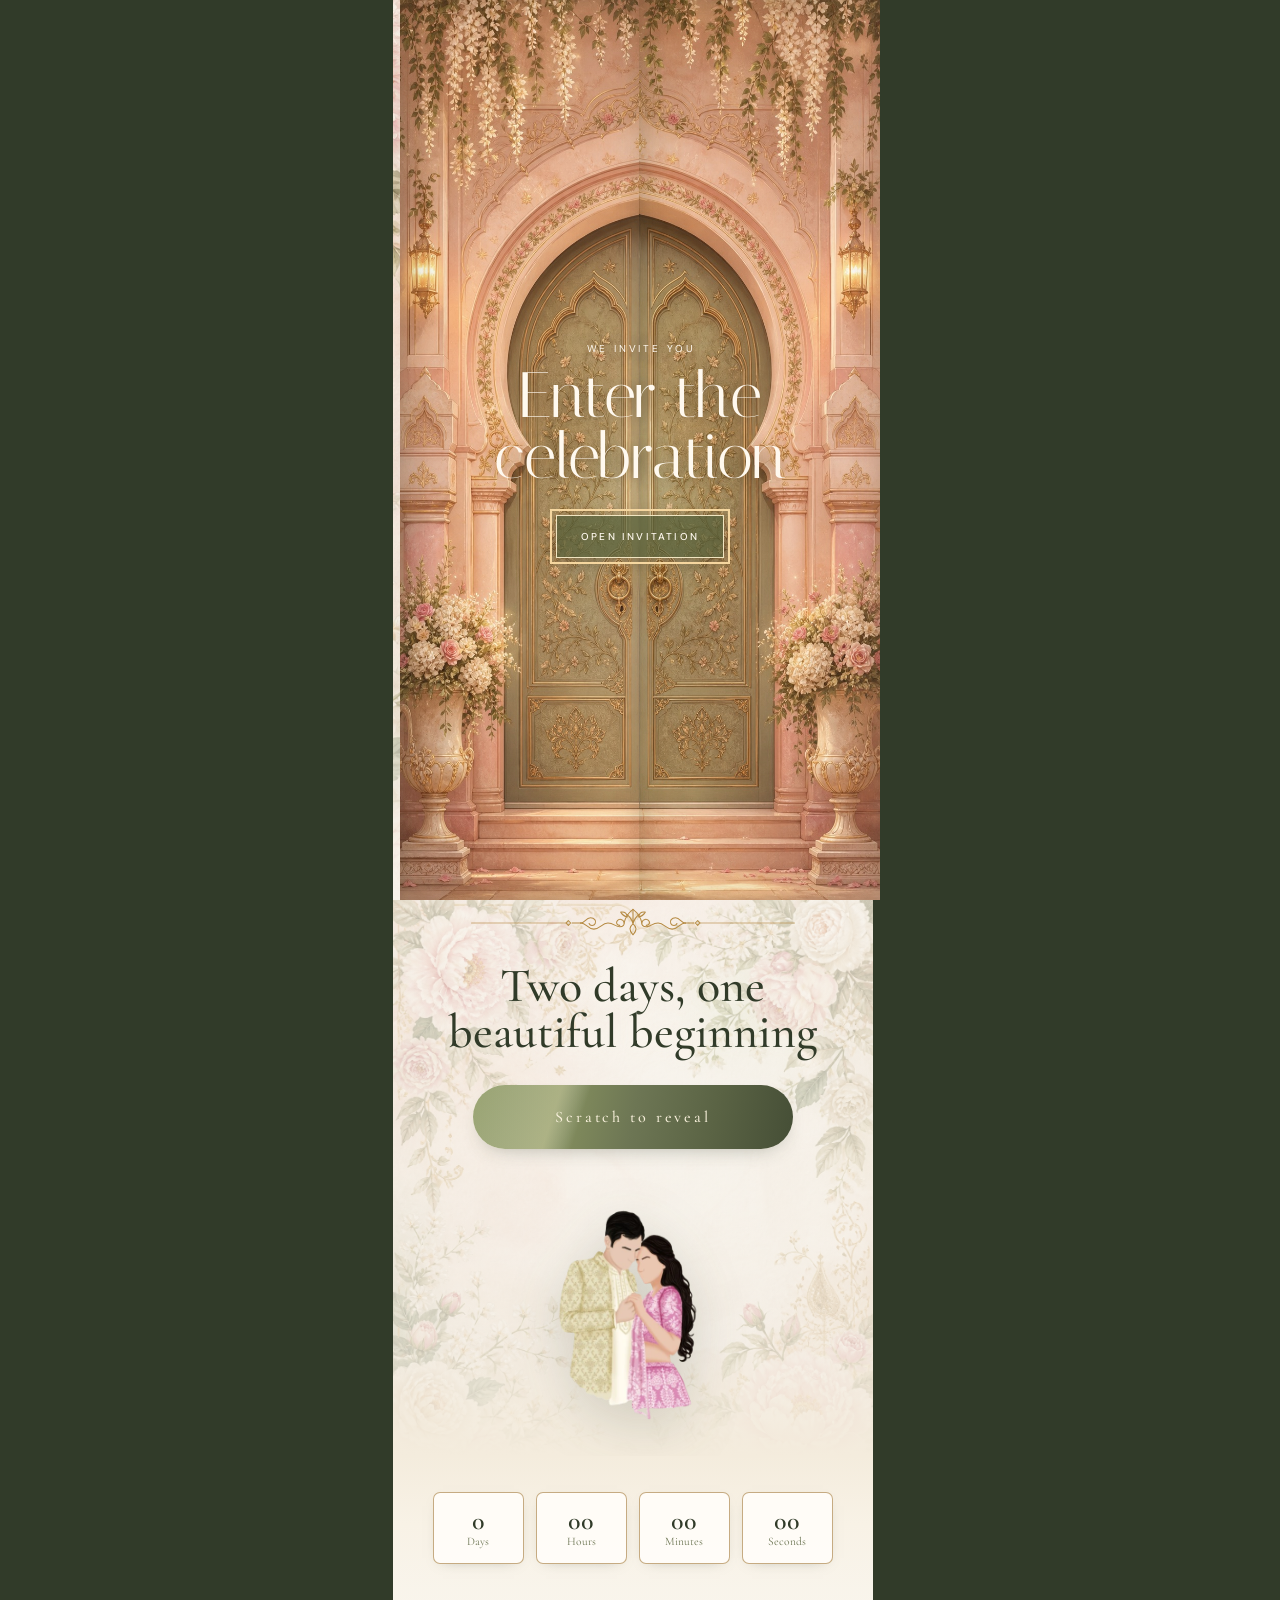
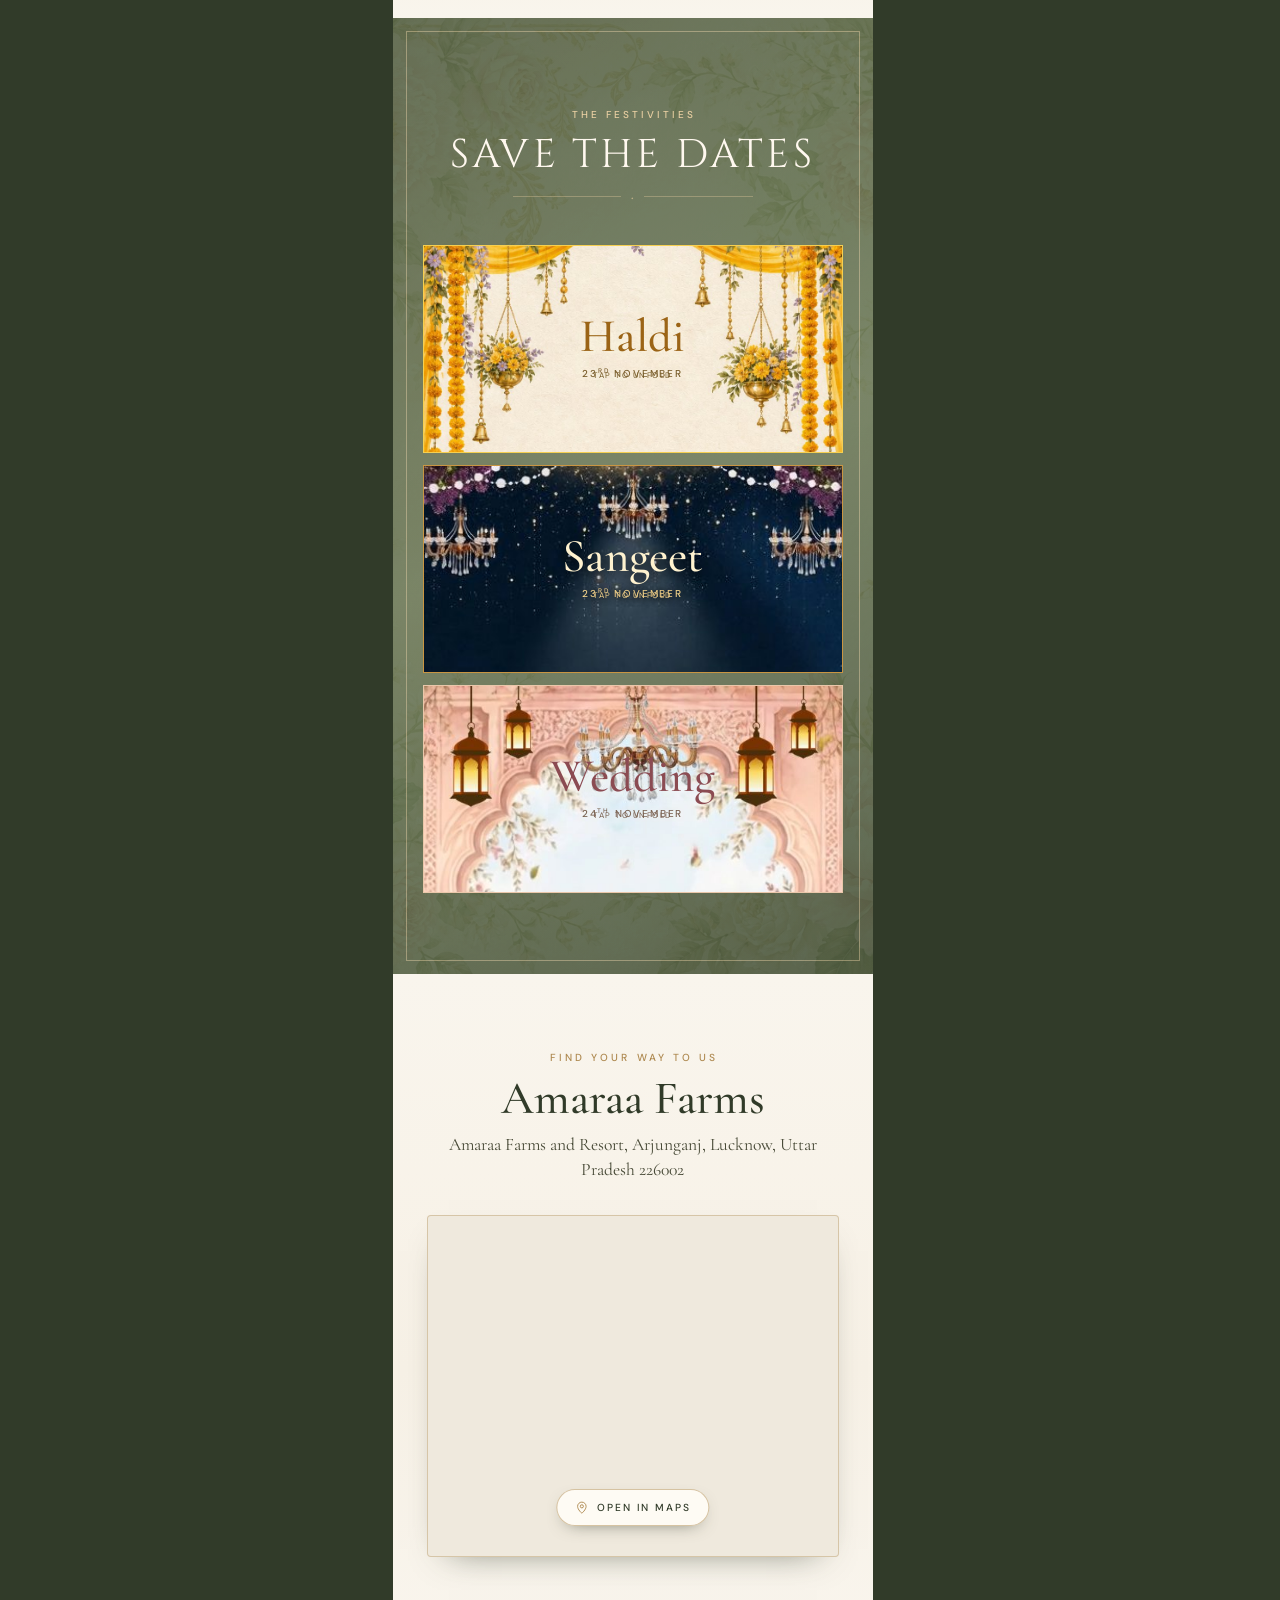
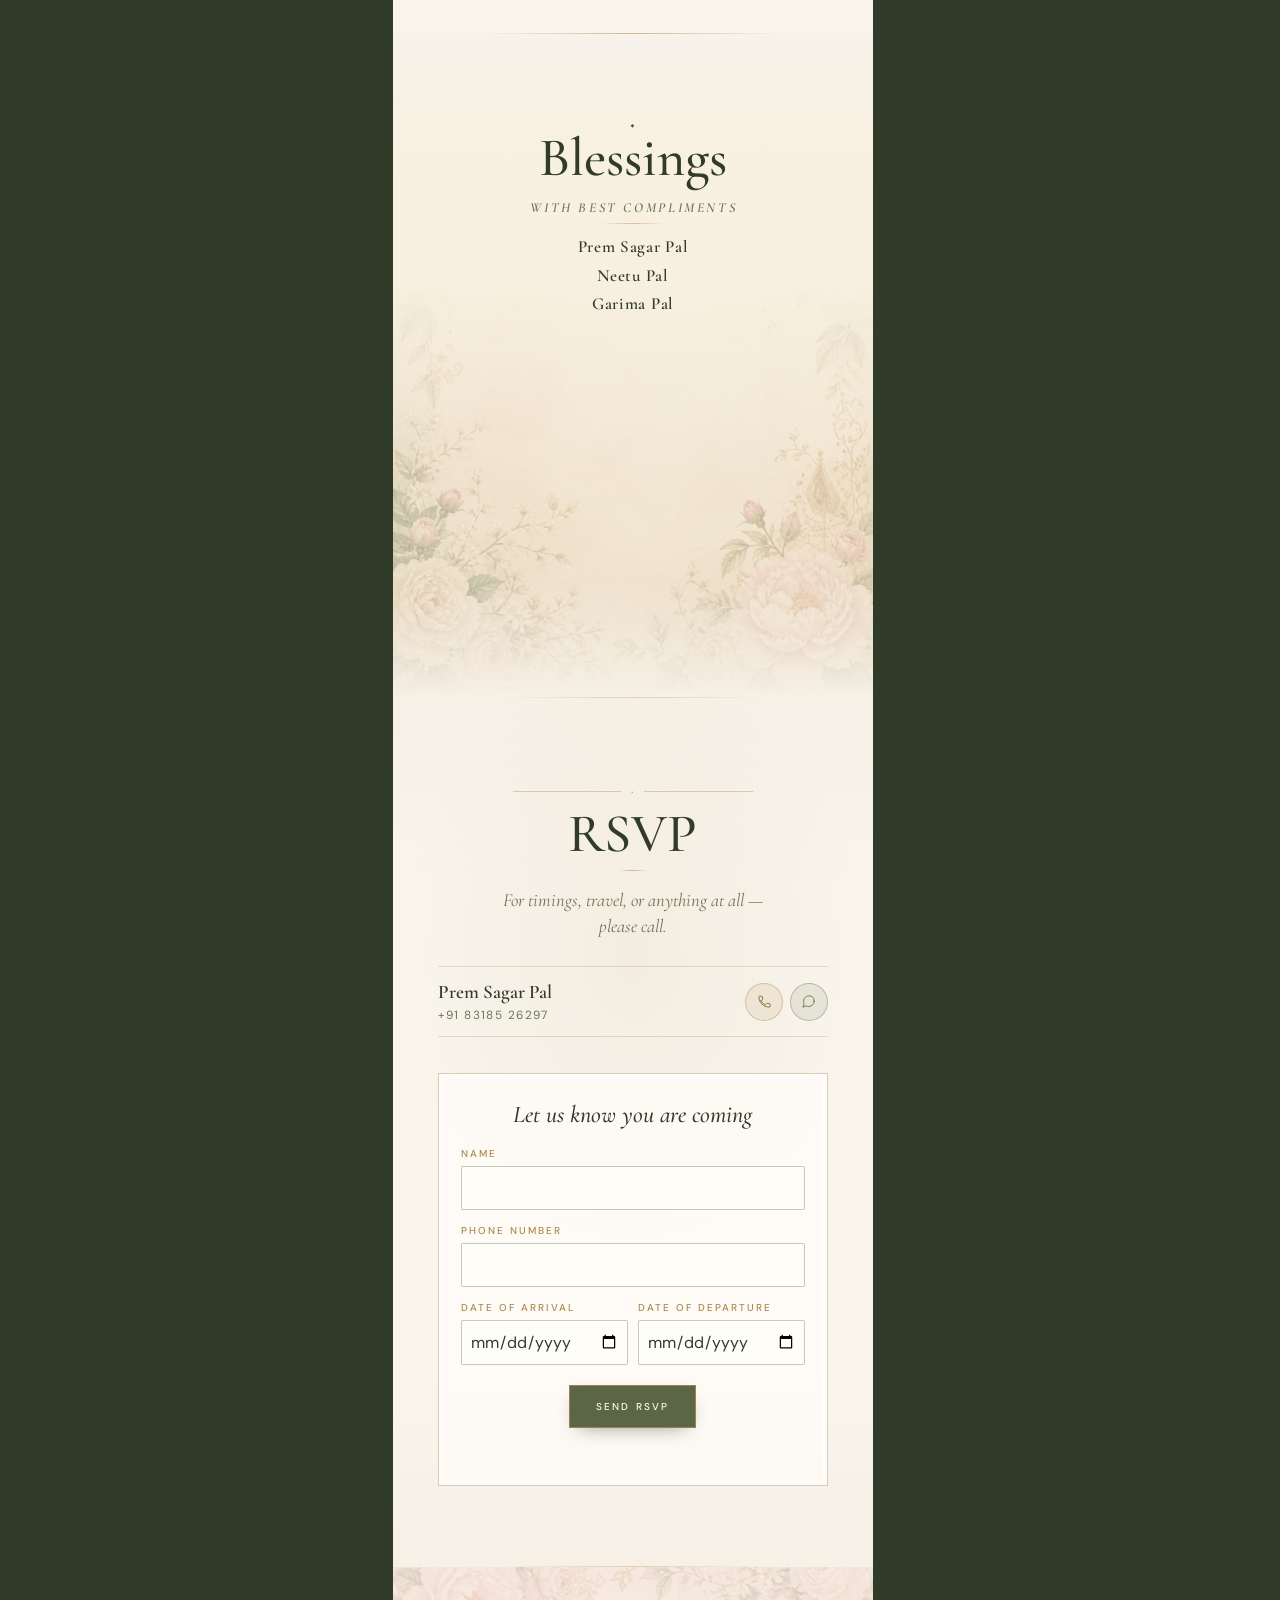
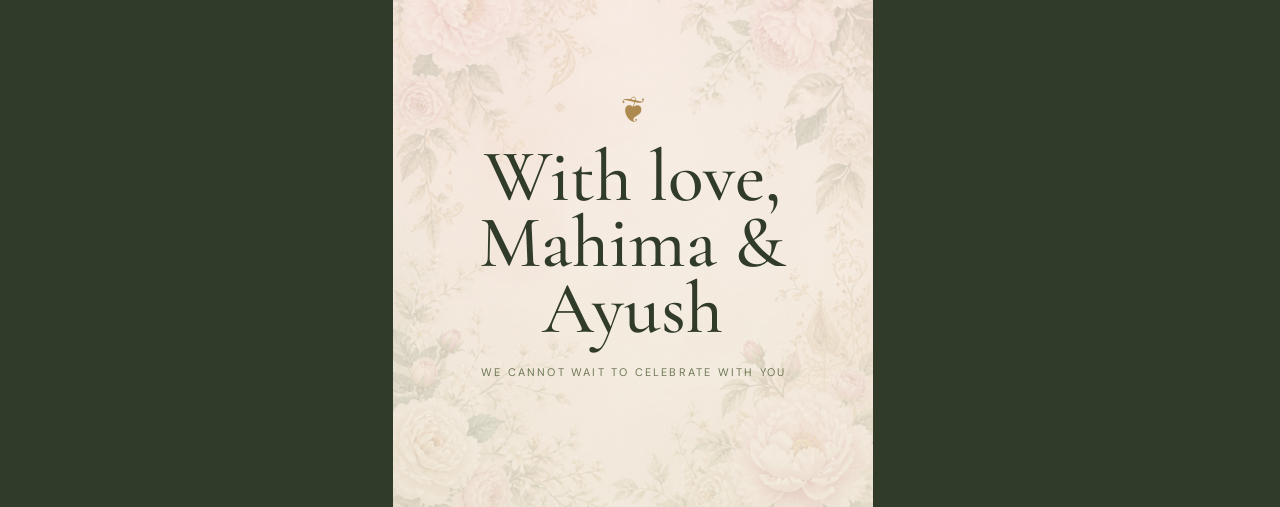
==== commit c7f875a3: "Restore Sangeet and Wedding films, new score, connect RSVP sheet Sangeet and Wedding open onto their" ====
--- a/bride.html
+++ b/bride.html
@@ -304,9 +304,9 @@
 </div><!-- /#device-frame -->
 
 
-<!-- Background score. Drop an mp3 at assets/music/ishq-hai.mp3 to enable it;
-     with no file the control hides itself and nothing else changes. -->
-<audio id="bgMusic" src="assets/music/ishq-hai.mp3" preload="auto" aria-hidden="true"></audio>
+<!-- Background score, assets/music/kk-cruisin.mp3. It starts on the Open
+     invitation press; with no file the control hides itself. -->
+<audio id="bgMusic" src="assets/music/kk-cruisin.mp3" preload="auto" aria-hidden="true"></audio>
 <button id="musicBtn" class="music-btn" type="button" aria-label="Play music" title="Toggle music" hidden>
   <img class="mb-kamaicha" src="assets/music/kamaicha.png" alt="" aria-hidden="true" draggable="false" />
   <img class="mb-bow" src="assets/music/bow.png" alt="" aria-hidden="true" draggable="false" />
--- a/style.css
+++ b/style.css
@@ -761,6 +761,21 @@
   background-repeat: no-repeat;
 }
 
+/* Sangeet and Wedding open onto a film. It sits over the still and is only
+   shown, and only played, while the card is open. */
+.event-film {
+  position: absolute;
+  inset: 0;
+  z-index: 1;
+  width: 100%;
+  height: 100%;
+  object-fit: cover;
+  opacity: 0;
+  pointer-events: none;
+  transition: opacity .5s ease;
+}
+.event.is-open .event-film { opacity: 1; }
+
 .event-summary { position: relative; z-index: 3; width: 100%; padding: 14px; }
 .event-name {
   margin: 0;
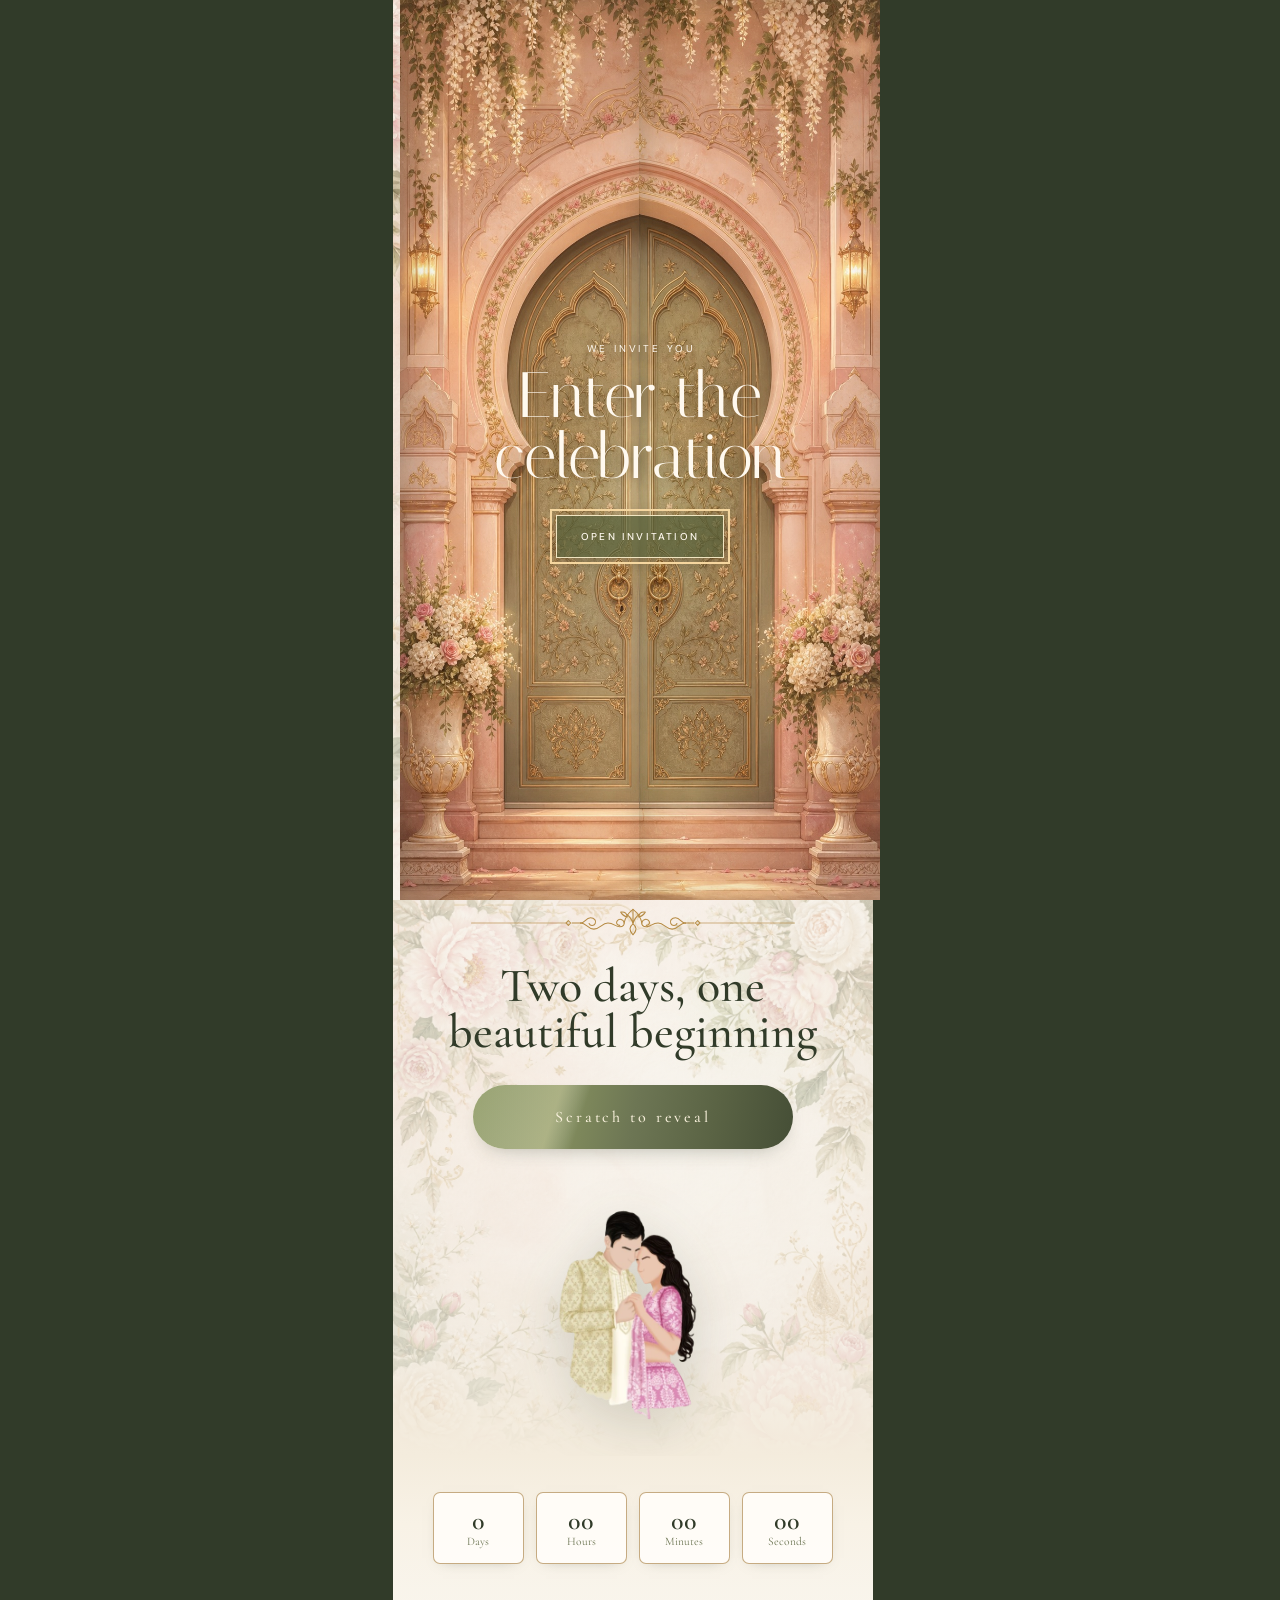
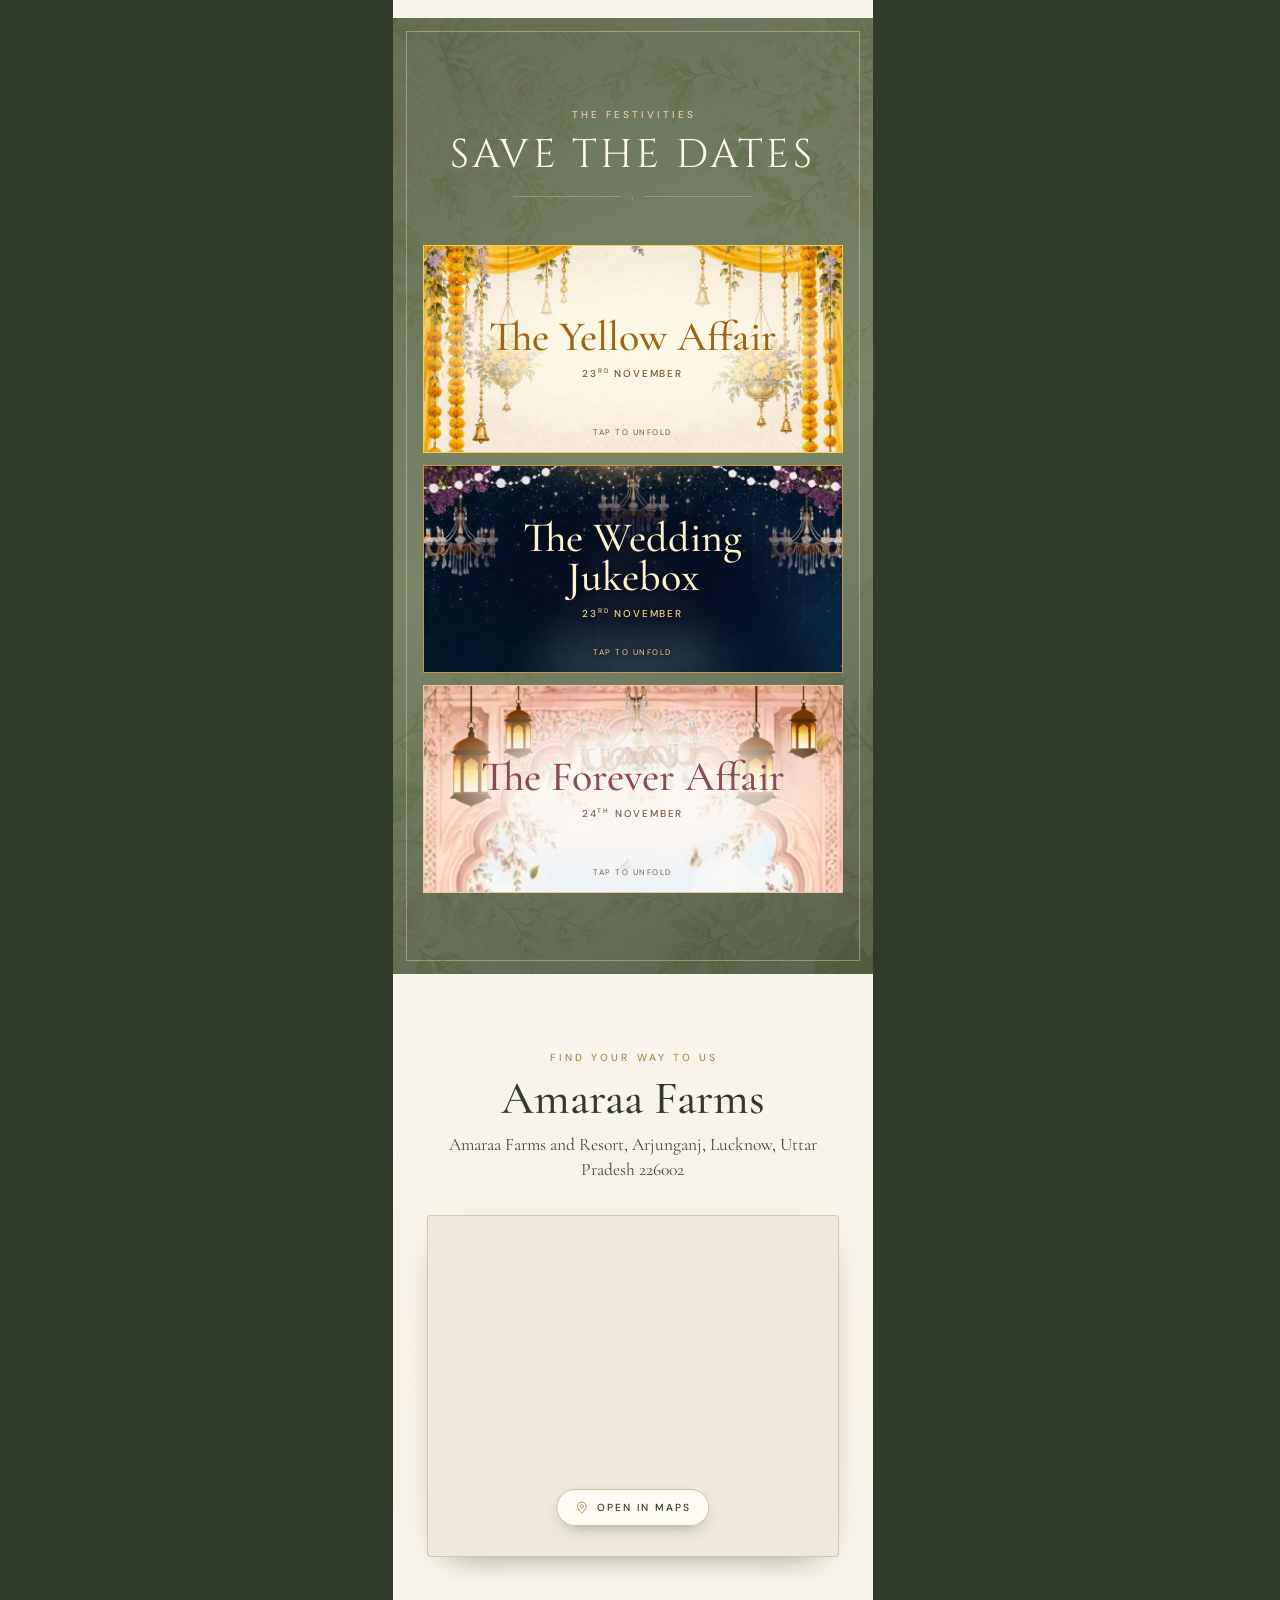
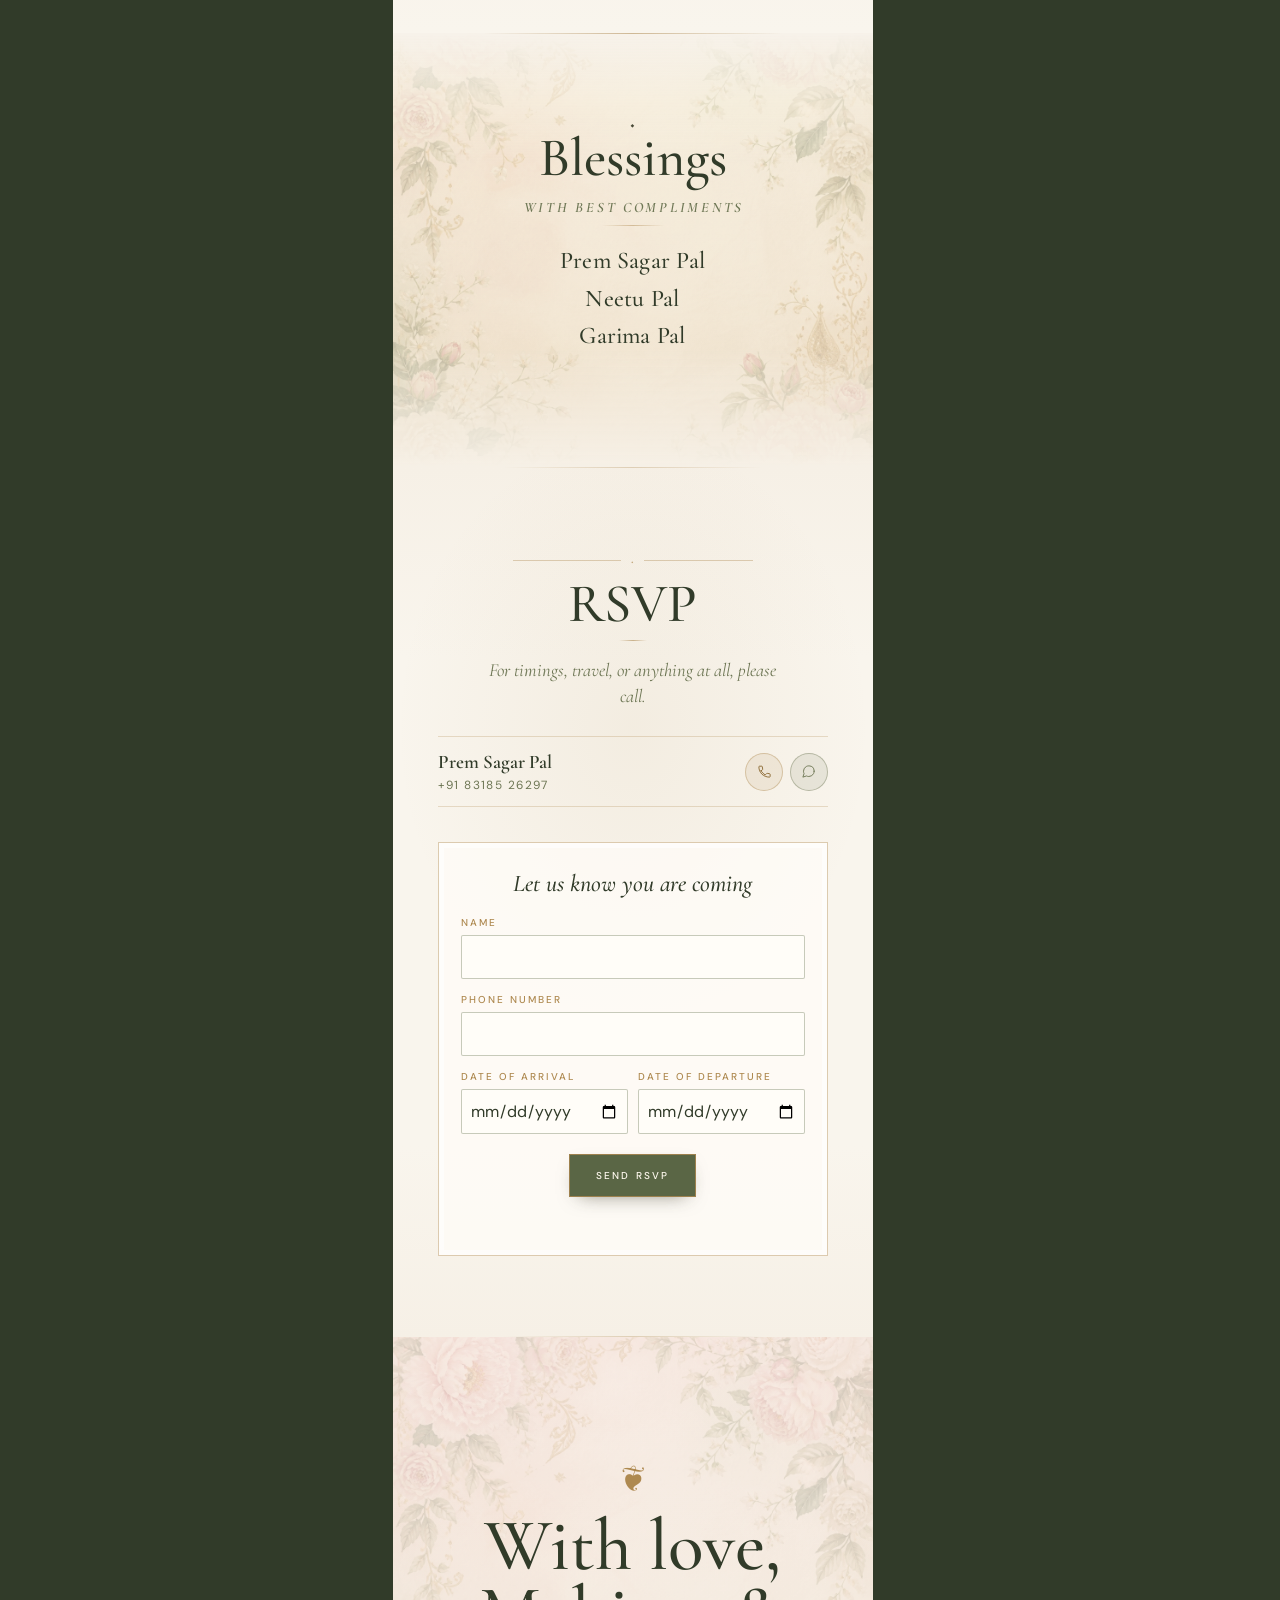
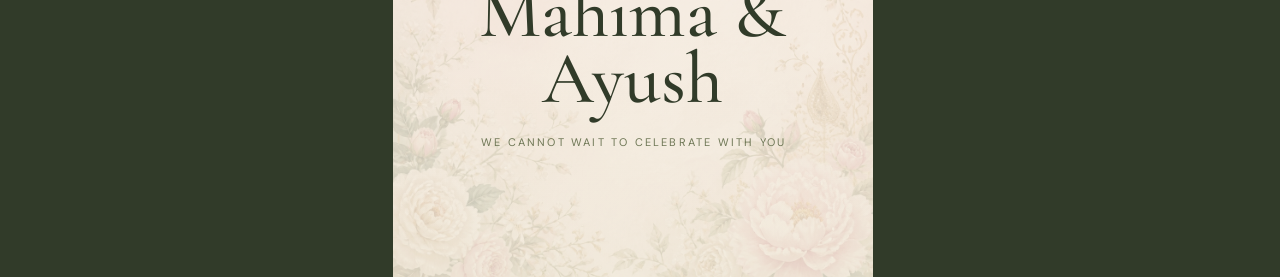
==== commit f896946d: "Remove em dashes from guest-facing text Co-Authored-By: Claude Opus 5.5 (1M context) <noreply@anthro" ====
--- a/bride.html
+++ b/bride.html
@@ -5,7 +5,7 @@
   <meta name="viewport" content="width=device-width, initial-scale=1.0, viewport-fit=cover, maximum-scale=1" />
   <meta name="color-scheme" content="only light" />
   <meta name="theme-color" content="#f6ead9" />
-  <title>Mahima &amp; Ayush — Amaraa Farms, Lucknow</title>
+  <title>Mahima &amp; Ayush | Amaraa Farms, Lucknow</title>
 
   <meta name="description" content="With love, Mahima &amp; Ayush invite you to celebrate their wedding at Amaraa Farms, Lucknow." />
 
@@ -16,7 +16,7 @@
        moves off GitHub Pages. -->
   <meta property="og:type" content="website" />
   <meta property="og:site_name" content="Mahima &amp; Ayush" />
-  <meta property="og:title" content="Mahima &amp; Ayush — Wedding Invitation" />
+  <meta property="og:title" content="Mahima &amp; Ayush | Wedding Invitation" />
   <meta property="og:description" content="With love, Mahima &amp; Ayush invite you to celebrate their wedding at Amaraa Farms, Lucknow." />
   <meta property="og:url" content="https://manmeetsingh28603.github.io/WeddingCardWebsite2/" />
   <meta property="og:image" content="https://manmeetsingh28603.github.io/WeddingCardWebsite2/assets/og/og.jpg" />
@@ -25,7 +25,7 @@
   <meta property="og:image:alt" content="Mahima &amp; Ayush monogram" />
   <meta name="twitter:card" content="summary_large_image" />
   <meta name="twitter:image" content="https://manmeetsingh28603.github.io/WeddingCardWebsite2/assets/og/og.jpg" />
-  <meta name="twitter:title" content="Mahima &amp; Ayush — Wedding Invitation" />
+  <meta name="twitter:title" content="Mahima &amp; Ayush | Wedding Invitation" />
   <meta name="twitter:description" content="With love, Mahima &amp; Ayush invite you to celebrate their wedding at Amaraa Farms, Lucknow." />
 
   <!-- No favicon or touch icon either: both were the previous card's RR
@@ -249,7 +249,7 @@
       </div>
       <h2 class="rsvp-heading">RSVP</h2>
       <div class="rsvp-sub-rule" aria-hidden="true"></div>
-      <p class="rsvp-note">For timings, travel, or anything at all &mdash; please call.</p>
+      <p class="rsvp-note">For timings, travel, or anything at all, please call.</p>
       <div id="rsvpLists"></div>
 
       <!-- The guest's reply. Sent to the Google Sheet behind
--- a/style.css
+++ b/style.css
@@ -700,6 +700,7 @@
   --art-pos: center 9%;
   --edge: #f5cf51;
   --inset: rgba(255,253,235,.52);
+  --scrim: 255,250,232;
   --title: #9b6416;  --title-glow: rgba(255,250,225,.82);
   --day:   #765926;  --day-glow:   rgba(255,250,225,.95);
   --pop-top: 21%;
@@ -711,6 +712,7 @@
   --art-pos: center top;
   --edge: #c99542;
   --inset: rgba(244,202,109,.32);
+  --scrim: 8,14,34;
   --title: #fff2cf;  --title-glow: rgba(0,0,0,.92);
   --day:   #f5d48c;  --day-glow:   #000;
   --pop-top: 18%;
@@ -723,6 +725,7 @@
   --art-pos: center -38px;
   --edge: #eac7aa;
   --inset: rgba(255,247,231,.44);
+  --scrim: 255,248,242;
   --title: #8b4b52;  --title-glow: rgba(255,250,239,.9);
   --day:   #765d4c;  --day-glow:   rgba(255,250,239,.95);
   --pop-top: 26%;
@@ -776,14 +779,34 @@
 }
 .event.is-open .event-film { opacity: 1; }
 
+/* A soft pool of the card's own ground behind the shut card's words. The
+   paintings are busiest exactly where the teaser name sits — marigold
+   garlands, lanterns, a chandelier — and a text-shadow alone could not
+   lift a two-line name off them. Feathered to nothing at the edges, so the
+   artwork still frames the card; gone once the card opens. */
+.event::before {
+  content: "";
+  position: absolute;
+  inset: 0;
+  z-index: 2;
+  background: radial-gradient(ellipse 64% 54% at 50% 50%,
+    rgba(var(--scrim), .9) 0%, rgba(var(--scrim), .72) 48%, rgba(var(--scrim), 0) 82%);
+  pointer-events: none;
+  transition: opacity .3s ease;
+}
+.event.is-open::before { opacity: 0; }
+
 .event-summary { position: relative; z-index: 3; width: 100%; padding: 14px; }
+/* The shut card carries the function's teaser name ("The Yellow Affair");
+   the opened card gives its plain name. Longer than "Haldi", so a little
+   smaller, and allowed two lines. */
 .event-name {
   margin: 0;
   color: var(--title);
   font-family: var(--font-display);
-  font-size: 47px;
-  font-weight: 500;
-  line-height: .85;
+  font-size: clamp(34px, 10vw, 42px);
+  font-weight: 500;
+  line-height: .95;
   text-shadow: 0 2px 12px var(--title-glow);
 }
 .event-day {
@@ -799,6 +822,10 @@
 .event-day sup { font-size: .66em; }
 /* the reference's shut card is the name and the date, nothing more */
 .event-time, .event-note { display: none; }
+/* Pinned to the card's foot, OUTSIDE .event-summary, so the name and date
+   centre in the card on their own. It must stay a direct child of .event:
+   inside the summary, bottom: 15px resolved against the summary block and
+   landed on the date. */
 .event-open {
   position: absolute;
   right: 12px; bottom: 15px; left: 12px;
@@ -939,19 +966,6 @@
   text-transform: uppercase;
 }
 .pop-dress-label { display: block; }
-.event-map-link {
-  display: inline-block;
-  margin-top: 12px;
-  padding: 7px 13px;
-  border: 1px solid var(--pop-rule);
-  color: var(--pop-venue);
-  font-family: var(--font-sans);
-  font-size: 8px;
-  font-weight: 500;
-  letter-spacing: .16em;
-  text-decoration: none;
-  text-transform: uppercase;
-}
 .event-close {
   position: absolute;
   top: 15px; right: 15px;
@@ -1148,10 +1162,10 @@
   /* opens on --card-ground, which is exactly where .venue above it ends,
      and settles into the warm sand the garden stands in */
   background: linear-gradient(180deg, #f7f2ea 0%, #f8f1e2 16%, #f7efdf 46%, #f4ead7 100%);
-  /* room for the garden to stand in without the names landing in it —
-     percentage padding resolves against the WIDTH, so this tracks the
-     garden's own scale on every screen */
-  padding-bottom: 64%;
+  /* Sized to the lists, not to a garden: each side has only two or three
+     names, and the old 64% foot left half a screen of empty floral under
+     them. Just enough for the floral to frame the names from below. */
+  padding-bottom: clamp(54px, 16%, 90px);
 }
 .bl-page::before {
   content: "";
@@ -1169,14 +1183,14 @@
 .bl-art {
   position: absolute;
   left: 0; right: 0; bottom: 0;
-  height: 62%;
+  height: 100%;
   z-index: 0;
   pointer-events: none;
-  background: url("assets/hero/floral-frame.jpg") center bottom / cover no-repeat;
-  opacity: .35;
+  background: url("assets/hero/floral-frame.jpg") center / cover no-repeat;
+  opacity: .32;
   mix-blend-mode: multiply;
-  -webkit-mask-image: linear-gradient(180deg, transparent 0%, #000 45%);
-          mask-image: linear-gradient(180deg, transparent 0%, #000 45%);
+  -webkit-mask-image: linear-gradient(180deg, transparent 0%, #000 30%);
+          mask-image: linear-gradient(180deg, transparent 0%, #000 30%);
 }
 /* each page hands off to whatever follows it — page one to page two's sky,
    page two to the RSVP's sand. A FIXED band, never a percentage: a page here
@@ -1198,7 +1212,7 @@
   z-index: 2;
   width: min(90vw, 400px);
   margin: 0 auto;
-  padding: clamp(56px, 9vh, 88px) 0 clamp(20px, 4vh, 40px);
+  padding: clamp(60px, 9vh, 84px) 0 0;
   text-align: center;
 }
 .bl-heading {
@@ -1220,10 +1234,10 @@
 .bl-block { margin: 0 0 clamp(24px, 4vh, 38px); }
 .bl-block-title {
   position: relative;
-  margin: 0 0 .62rem;
-  padding-bottom: .42rem;
+  margin: 0 0 1rem;
+  padding-bottom: .55rem;
   color: var(--olive-ink);
-  font-size: clamp(.74rem, 3.05vw, .86rem);
+  font-size: clamp(.8rem, 3.3vw, .9rem);
   font-style: italic;
   font-weight: 600;
   letter-spacing: .19em;
@@ -1247,10 +1261,10 @@
 .bl-names span {
   display: block;
   color: var(--deep-ink);
-  font-size: clamp(.94rem, 3.85vw, 1.06rem);
-  font-weight: 600;
-  letter-spacing: .042em;
-  line-height: 1.66;
+  font-size: clamp(1.32rem, 5.6vw, 1.5rem);
+  font-weight: 500;
+  letter-spacing: .01em;
+  line-height: 1.55;
   opacity: 0;
   transform: translateY(10px);
   transition:
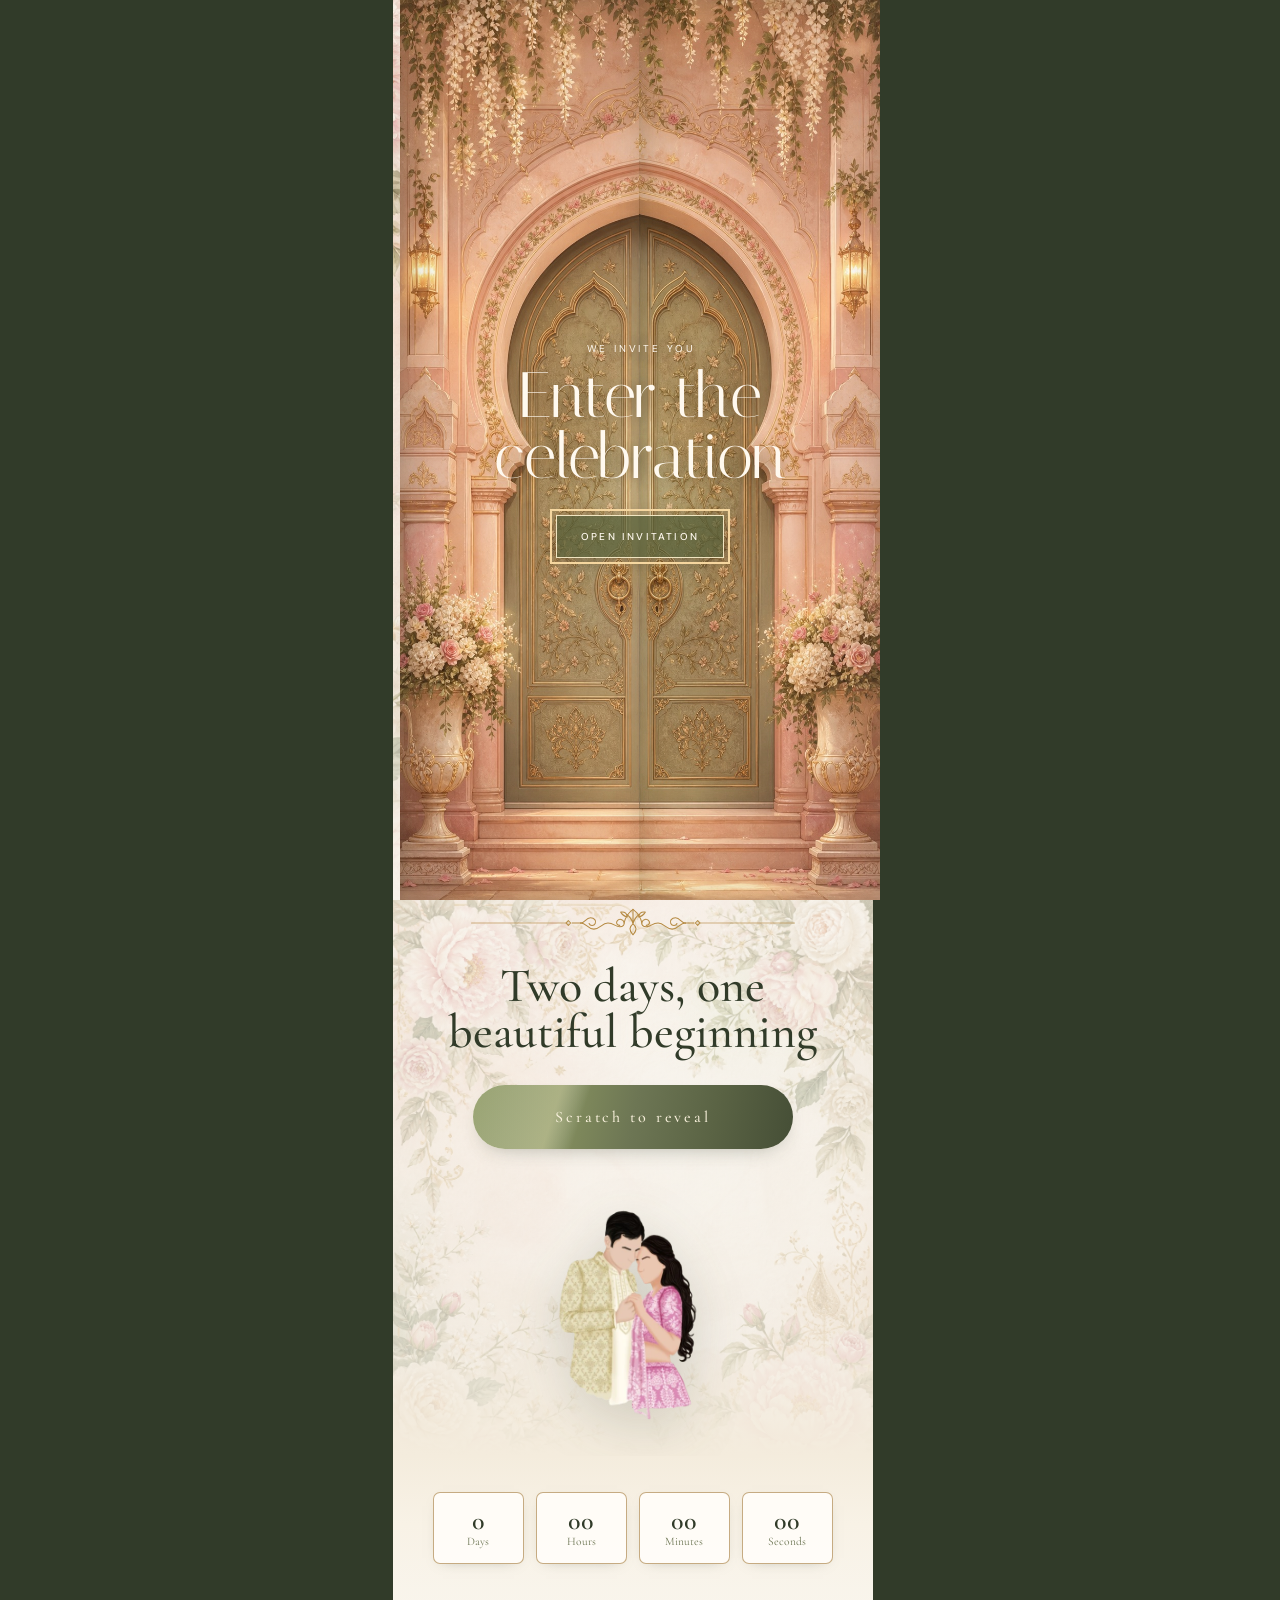
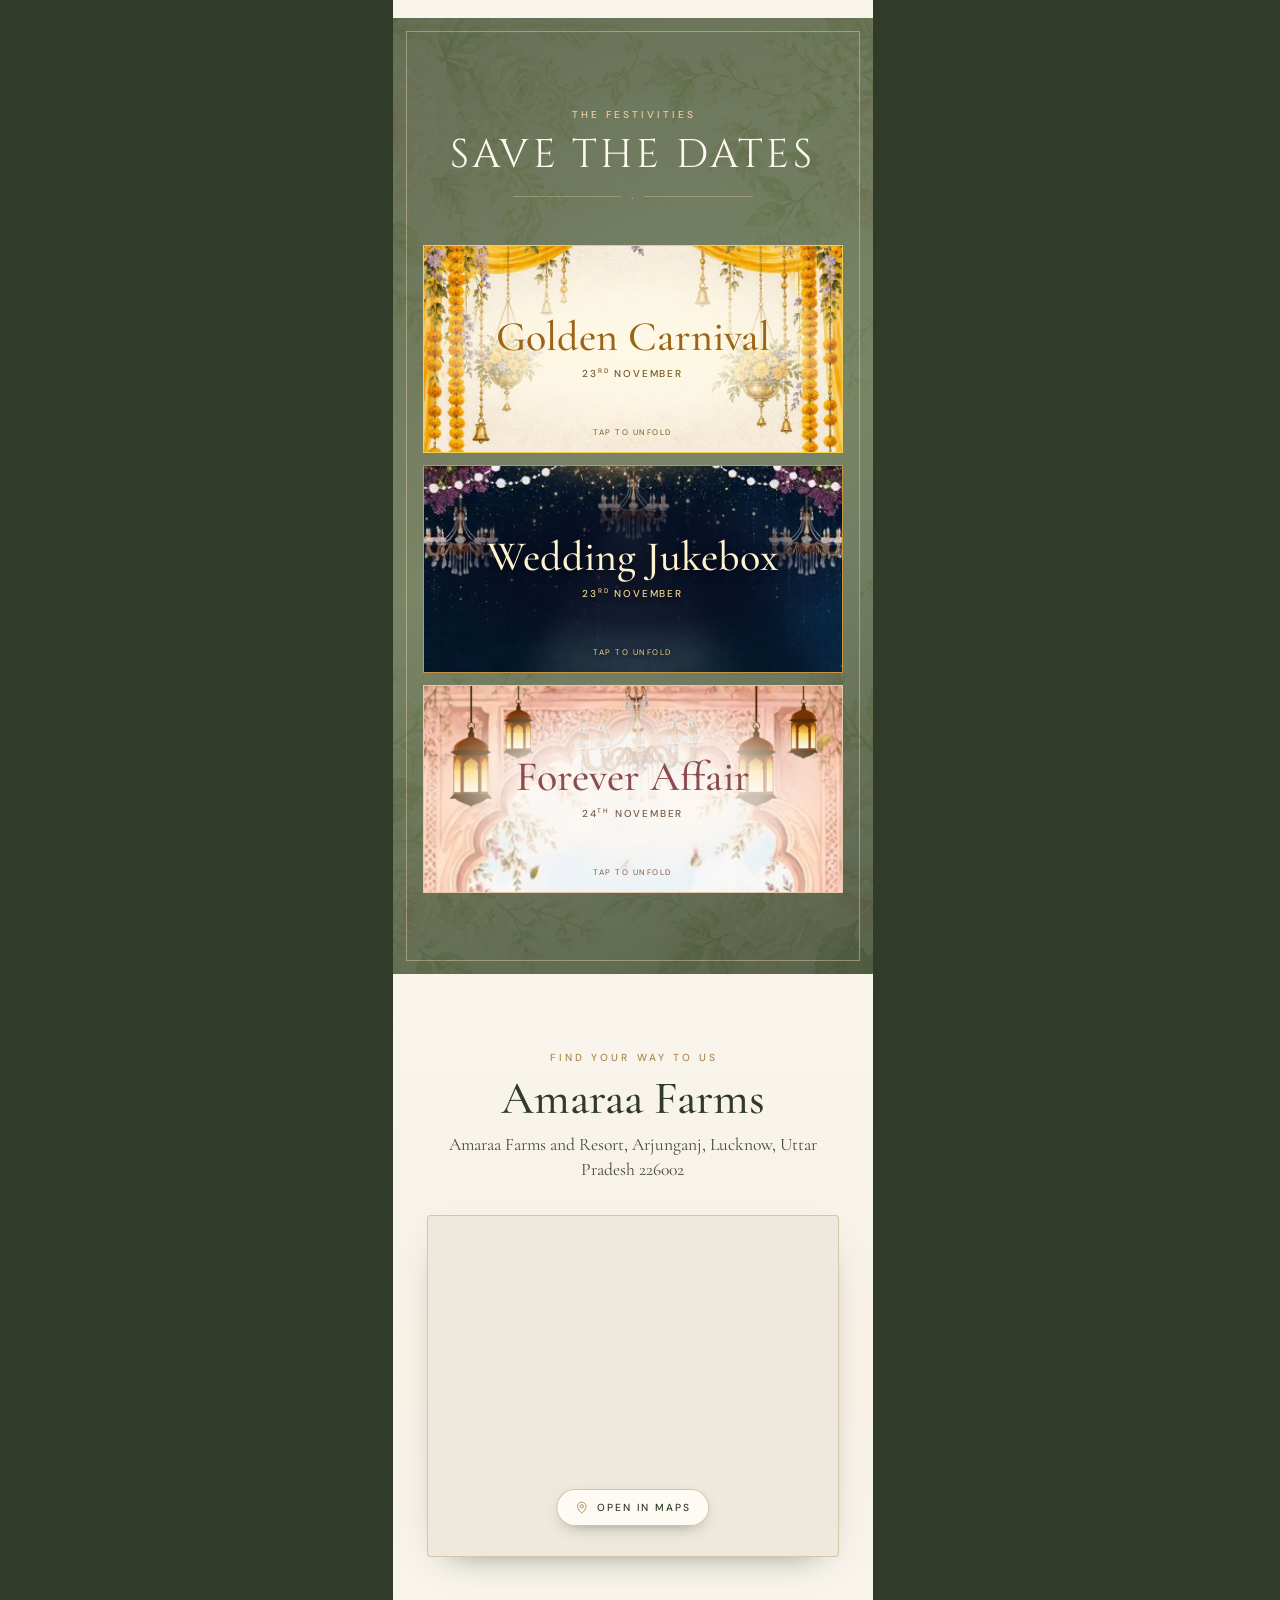
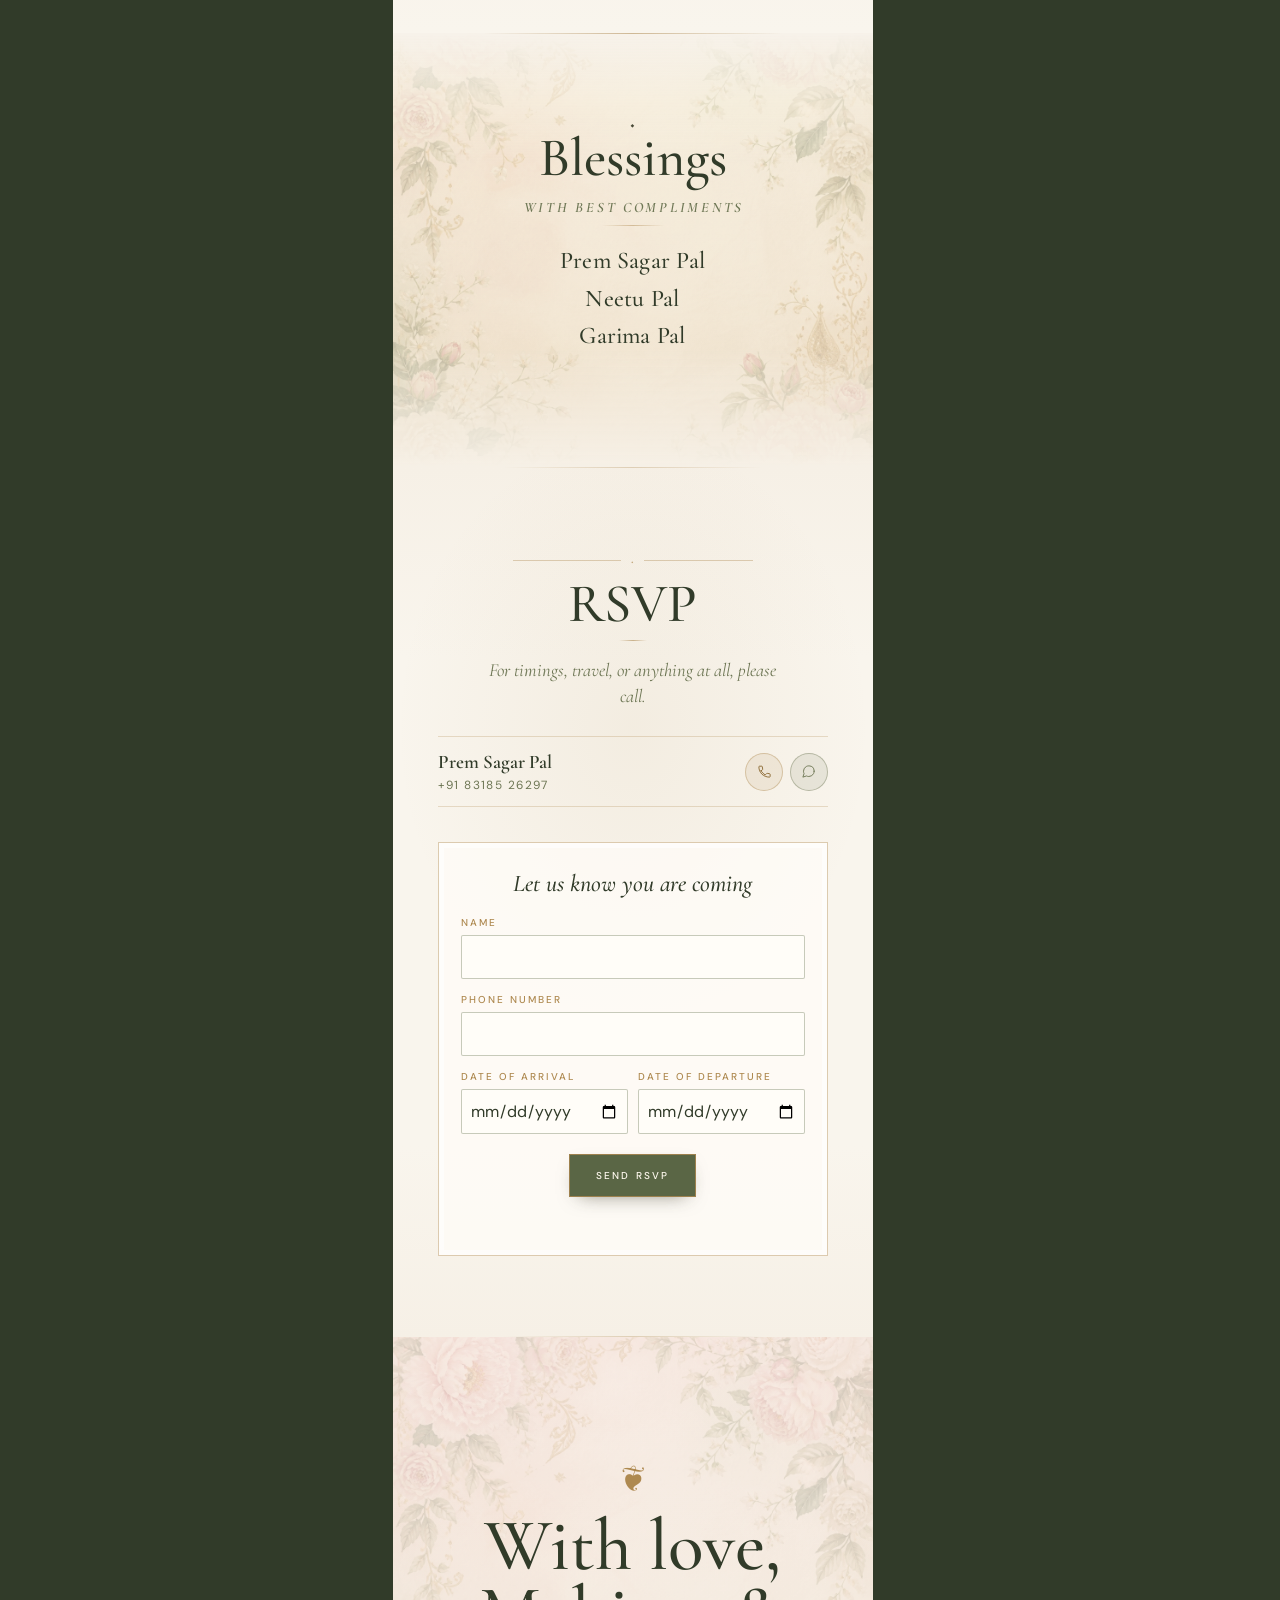
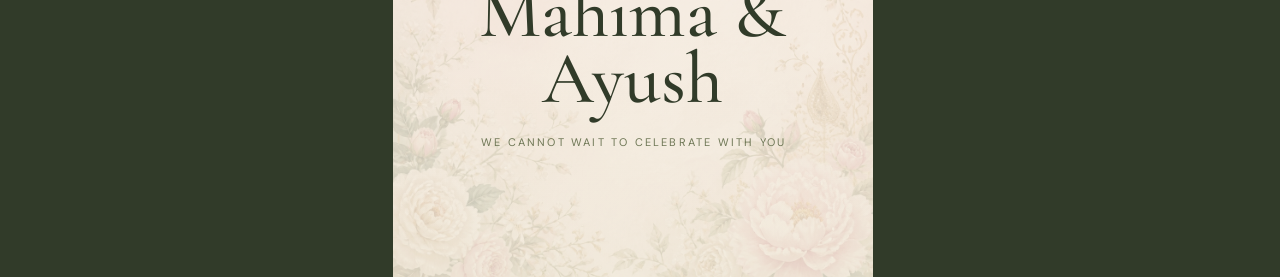
==== commit 46d12cc8: "Shorter teaser names, hold the wedding film with its lights down, new score Co-Authored-By: Claude O" ====
--- a/bride.html
+++ b/bride.html
@@ -304,9 +304,9 @@
 </div><!-- /#device-frame -->
 
 
-<!-- Background score, assets/music/kk-cruisin.mp3. It starts on the Open
+<!-- Background score, assets/music/bgm.mp3. It starts on the Open
      invitation press; with no file the control hides itself. -->
-<audio id="bgMusic" src="assets/music/kk-cruisin.mp3" preload="auto" aria-hidden="true"></audio>
+<audio id="bgMusic" src="assets/music/bgm.mp3" preload="auto" aria-hidden="true"></audio>
 <button id="musicBtn" class="music-btn" type="button" aria-label="Play music" title="Toggle music" hidden>
   <img class="mb-kamaicha" src="assets/music/kamaicha.png" alt="" aria-hidden="true" draggable="false" />
   <img class="mb-bow" src="assets/music/bow.png" alt="" aria-hidden="true" draggable="false" />
